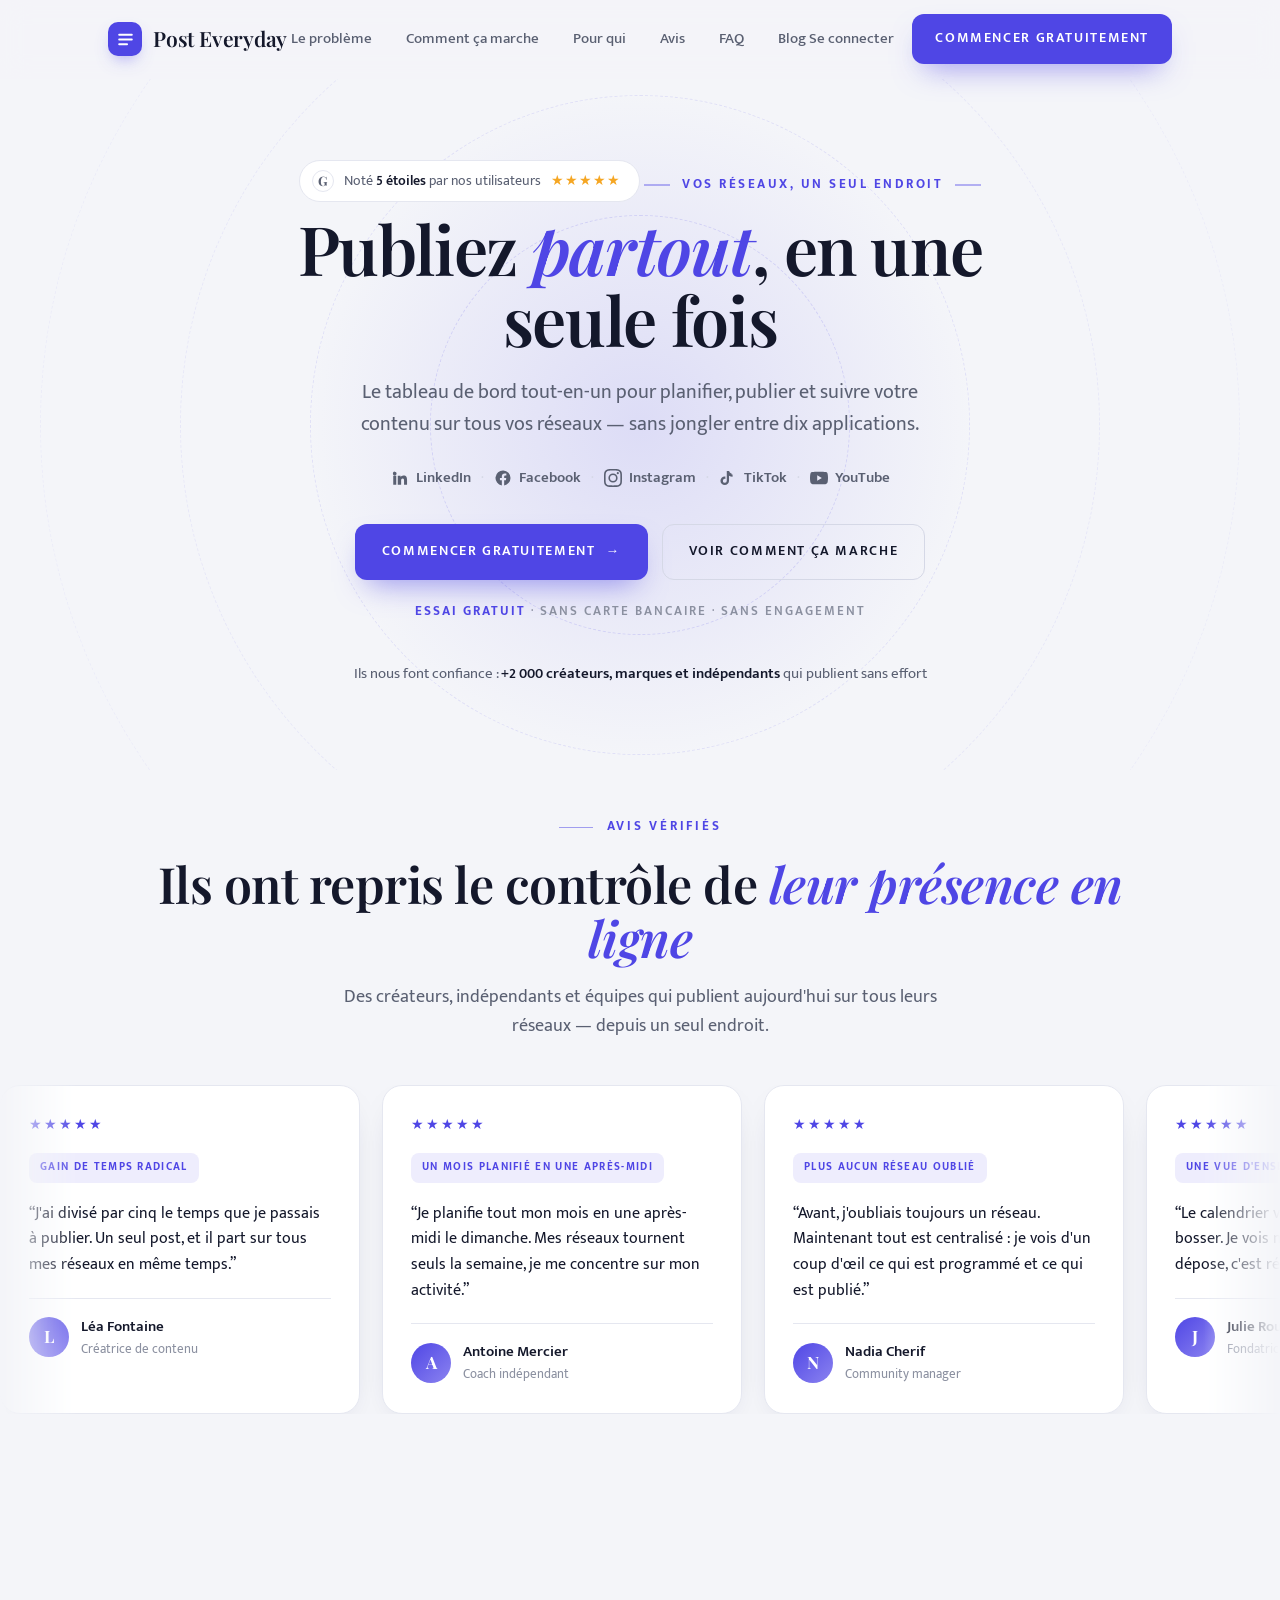
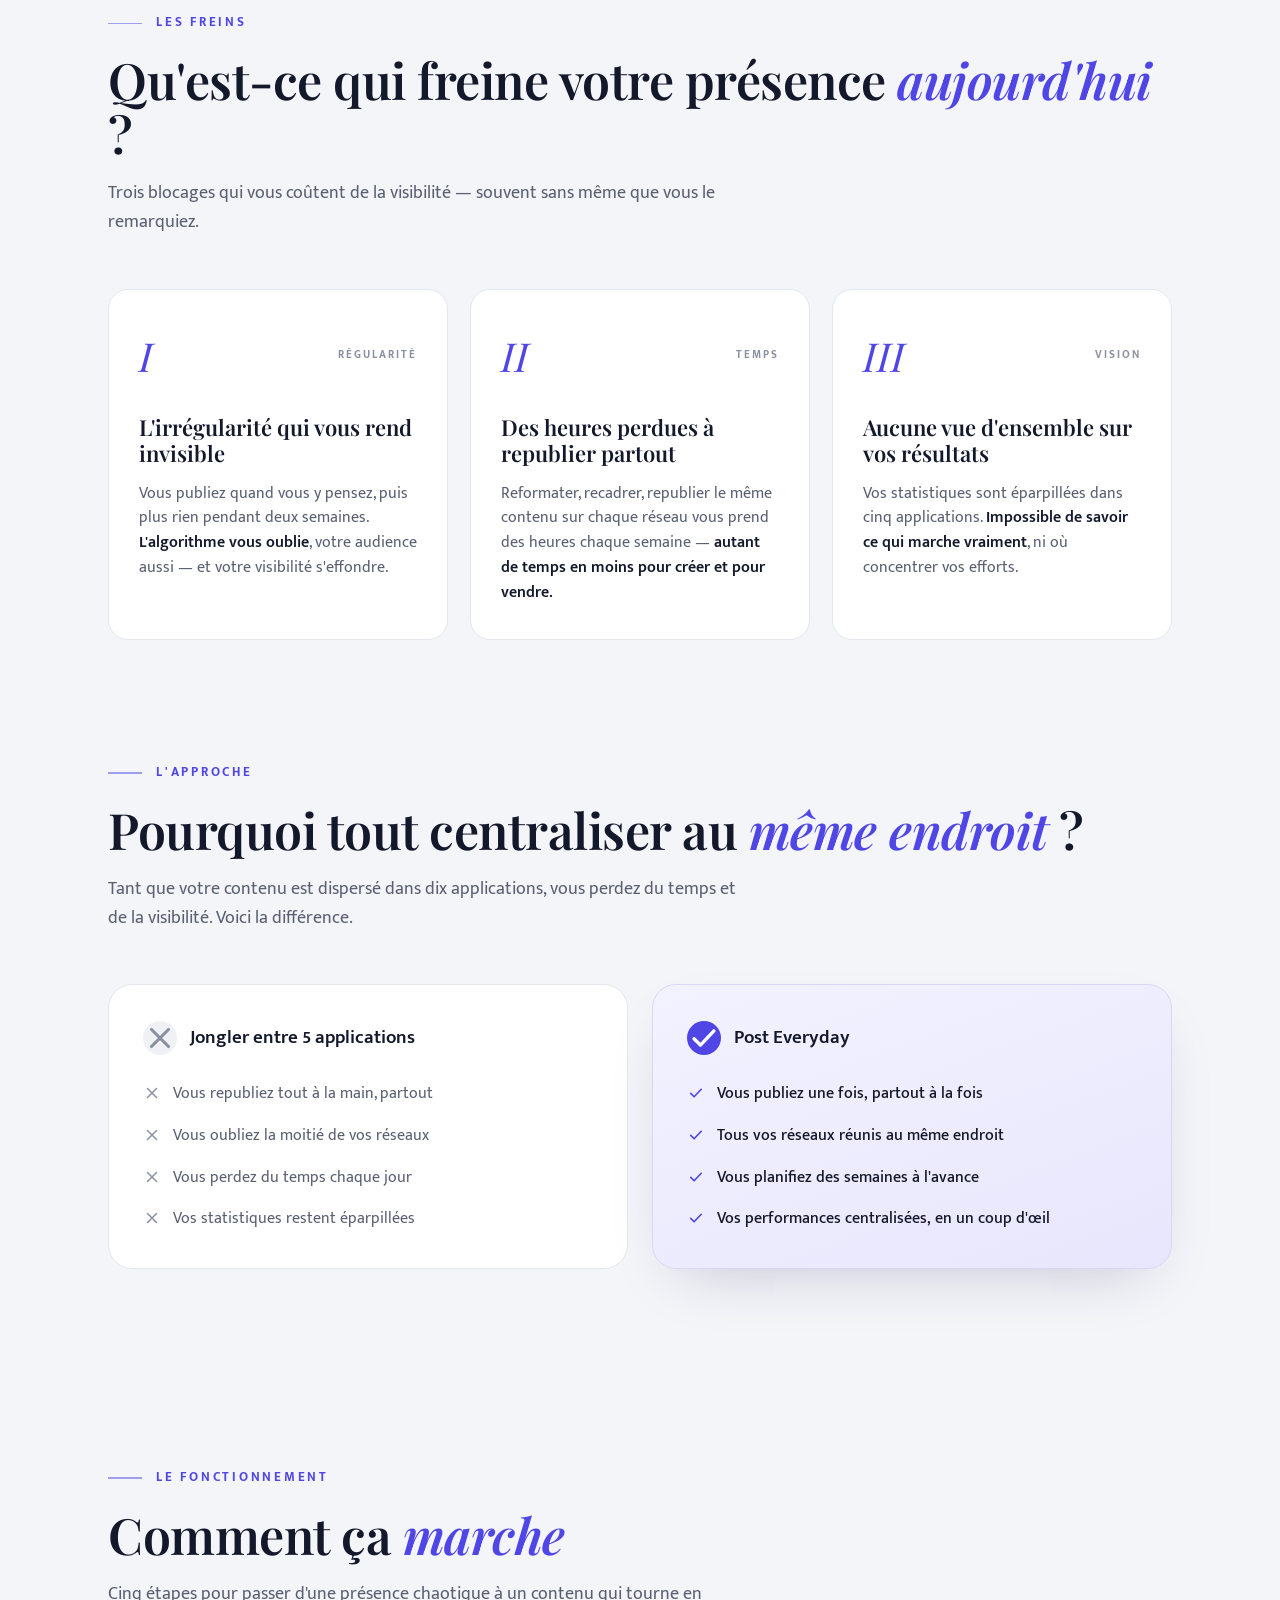
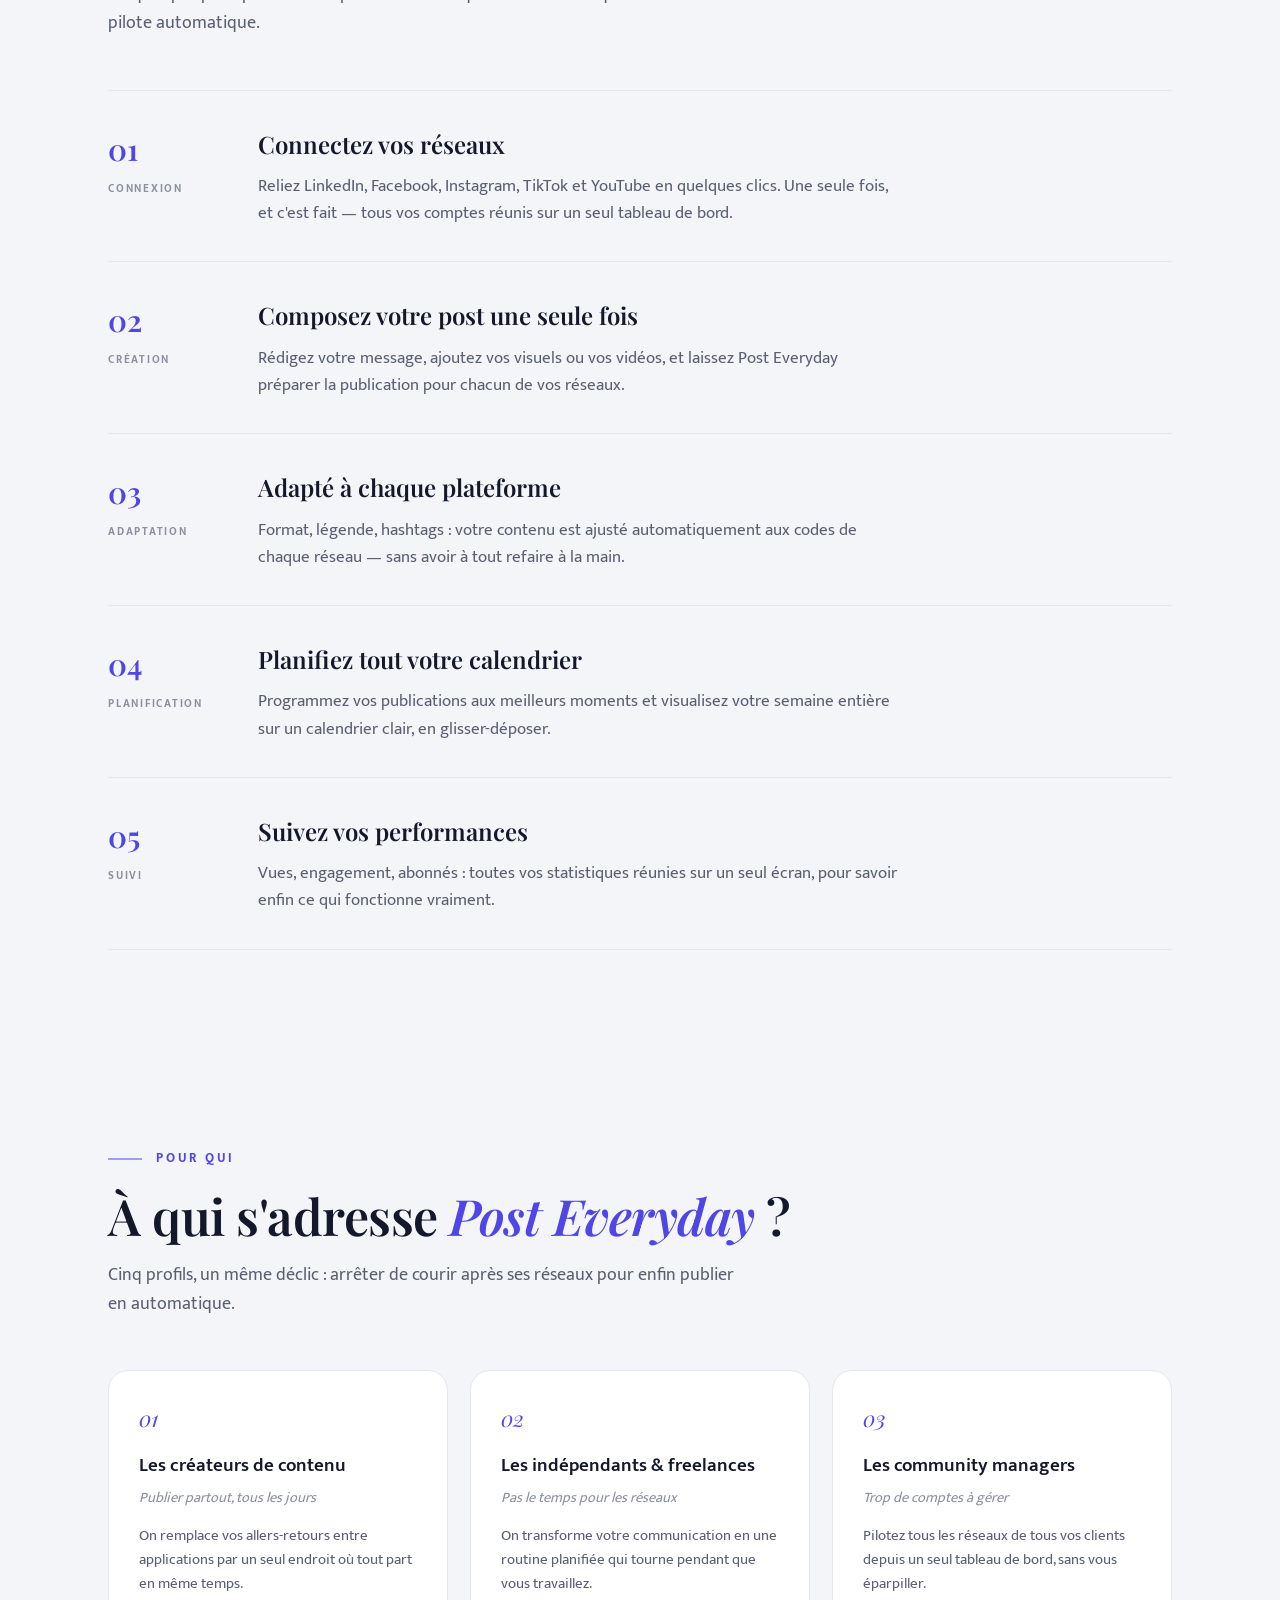
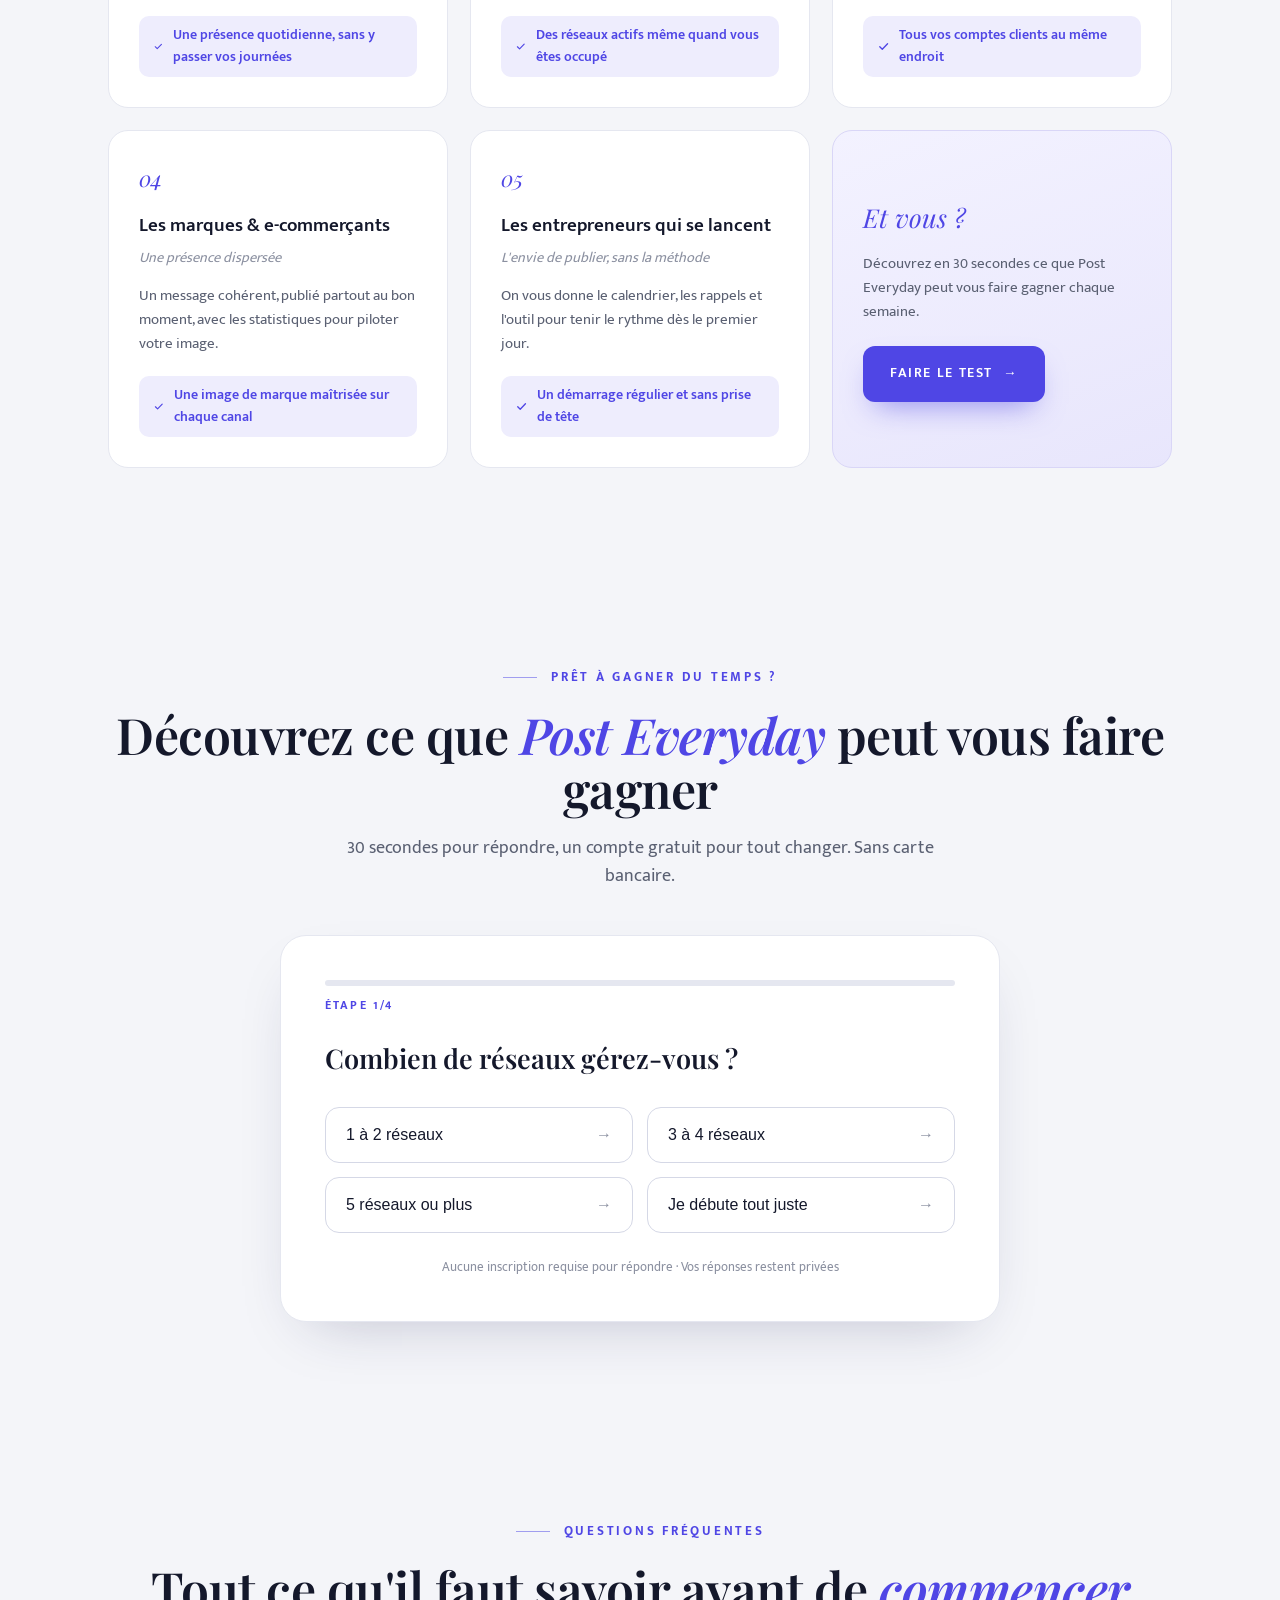
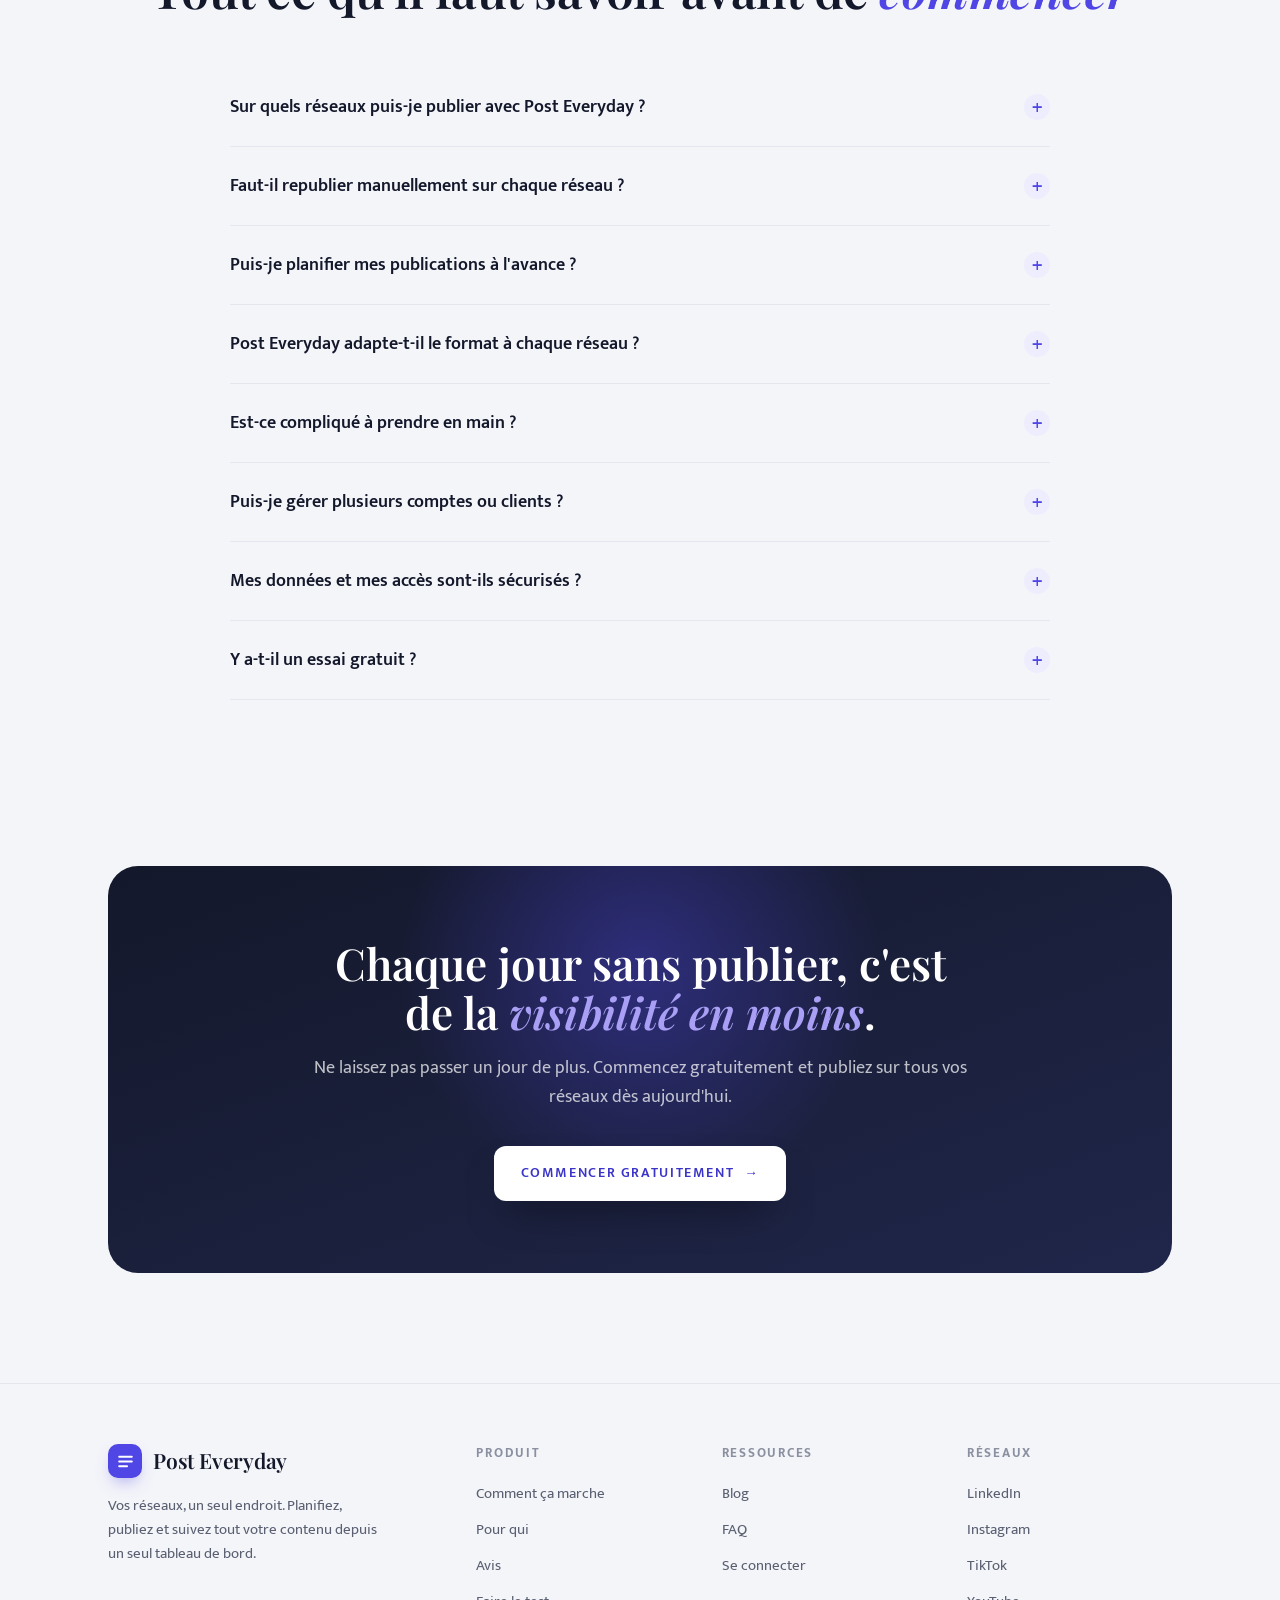
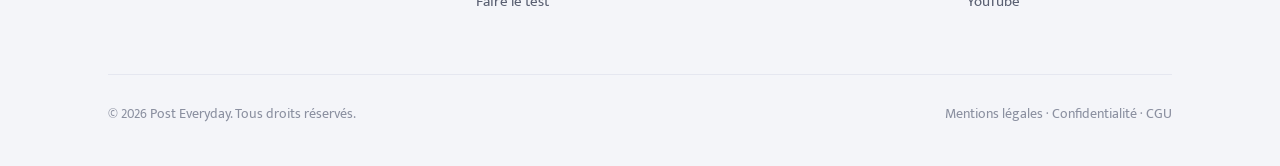
==== index.html @ 92d1ff45 "Blog: page dediee blog.html + CSS partage (styles.css)" ====
<!DOCTYPE html>
<html lang="fr">
<head>
<meta charset="UTF-8" />
<meta name="viewport" content="width=device-width, initial-scale=1.0" />
<title>Publiez partout, en une seule fois | Post Everyday</title>
<meta name="description" content="Le tableau de bord tout-en-un pour planifier, publier et suivre votre contenu sur tous vos réseaux — LinkedIn, Facebook, Instagram, TikTok, YouTube. Vos réseaux, un seul endroit." />
<link rel="preconnect" href="https://fonts.googleapis.com">
<link rel="preconnect" href="https://fonts.gstatic.com" crossorigin>
<link href="https://fonts.googleapis.com/css2?family=Playfair+Display:ital,wght@0,400;0,500;0,600;0,700;1,400;1,500;1,600&family=Mukta+Mahee:wght@300;400;500;600;700&display=swap" rel="stylesheet">
<link rel="stylesheet" href="styles.css" />
</head>
<body>

<!-- NAVBAR -->
<header class="nav" id="nav">
  <div class="wrap nav-inner">
    <a href="#" class="logo">
      <span class="mark"><svg viewBox="0 0 24 24" fill="none"><path d="M4 12h16M4 6h16M4 18h10" stroke="currentColor" stroke-width="2.4" stroke-linecap="round"/></svg></span>
      Post Everyday
    </a>
    <nav class="links">
      <a href="#freins">Le problème</a>
      <a href="#comment">Comment ça marche</a>
      <a href="#pourqui">Pour qui</a>
      <a href="#avis">Avis</a>
      <a href="#faq">FAQ</a>
      <a href="blog.html">Blog</a>
    </nav>
    <div class="nav-cta">
      <a href="https://planning.meninbot.com/" class="login" style="font-size:15px;color:var(--muted);font-weight:500">Se connecter</a>
      <a href="https://planning.meninbot.com/" class="btn btn-primary">Commencer gratuitement</a>
    </div>
  </div>
</header>

<!-- HERO -->
<section class="hero">
  <div class="hero-bg">
    <div class="glow"></div>
    <div class="ring r1"></div>
    <div class="ring r2"></div>
    <div class="ring r3"></div>
    <div class="ring r4"></div>
  </div>
  <div class="wrap hero-inner">
    <div class="rating">
      <span class="g">G</span>
      <span>Noté <b>5 étoiles</b> par nos utilisateurs</span>
      <span class="stars">★★★★★</span>
    </div>
    <div class="badge-line">Vos réseaux, un seul endroit</div>
    <h1>Publiez <em>partout</em>, en une seule fois</h1>
    <p class="sub">Le tableau de bord tout-en-un pour planifier, publier et suivre votre contenu sur tous vos réseaux — sans jongler entre dix applications.</p>
    <div class="networks">
      <span class="net"><svg viewBox="0 0 24 24" fill="currentColor"><path d="M4.98 3.5a2.5 2.5 0 11-.02 5 2.5 2.5 0 01.02-5zM3 9h4v12H3zM9 9h3.8v1.64h.05c.53-1 1.83-2.05 3.77-2.05 4.03 0 4.78 2.65 4.78 6.1V21h-4v-5.4c0-1.29-.02-2.95-1.8-2.95-1.8 0-2.08 1.4-2.08 2.85V21H9z"/></svg>LinkedIn</span>
      <span class="dot">·</span>
      <span class="net"><svg viewBox="0 0 24 24" fill="currentColor"><path d="M22 12a10 10 0 10-11.56 9.88v-6.99H7.9V12h2.54V9.8c0-2.5 1.49-3.89 3.77-3.89 1.09 0 2.24.2 2.24.2v2.46h-1.26c-1.24 0-1.63.77-1.63 1.56V12h2.78l-.44 2.89h-2.34v6.99A10 10 0 0022 12z"/></svg>Facebook</span>
      <span class="dot">·</span>
      <span class="net"><svg viewBox="0 0 24 24" fill="currentColor"><path d="M12 2.16c3.2 0 3.58.01 4.85.07 1.17.05 1.8.25 2.23.41.56.22.96.48 1.38.9.42.42.68.82.9 1.38.16.42.36 1.06.41 2.23.06 1.27.07 1.65.07 4.85s-.01 3.58-.07 4.85c-.05 1.17-.25 1.8-.41 2.23-.22.56-.48.96-.9 1.38-.42.42-.82.68-1.38.9-.42.16-1.06.36-2.23.41-1.27.06-1.65.07-4.85.07s-3.58-.01-4.85-.07c-1.17-.05-1.8-.25-2.23-.41a3.7 3.7 0 01-1.38-.9 3.7 3.7 0 01-.9-1.38c-.16-.42-.36-1.06-.41-2.23C2.17 15.58 2.16 15.2 2.16 12s.01-3.58.07-4.85c.05-1.17.25-1.8.41-2.23.22-.56.48-.96.9-1.38.42-.42.82-.68 1.38-.9.42-.16 1.06-.36 2.23-.41C8.42 2.17 8.8 2.16 12 2.16zM12 0C8.74 0 8.33.01 7.05.07 5.78.13 4.9.33 4.14.63c-.79.3-1.46.72-2.12 1.38A5.86 5.86 0 00.63 4.14c-.3.76-.5 1.64-.56 2.91C.01 8.33 0 8.74 0 12s.01 3.67.07 4.95c.06 1.27.26 2.15.56 2.91.3.79.72 1.46 1.38 2.12.66.66 1.33 1.08 2.12 1.38.76.3 1.64.5 2.91.56C8.33 23.99 8.74 24 12 24s3.67-.01 4.95-.07c1.27-.06 2.15-.26 2.91-.56.79-.3 1.46-.72 2.12-1.38.66-.66 1.08-1.33 1.38-2.12.3-.76.5-1.64.56-2.91.06-1.28.07-1.69.07-4.95s-.01-3.67-.07-4.95c-.06-1.27-.26-2.15-.56-2.91a5.86 5.86 0 00-1.38-2.12A5.86 5.86 0 0019.86.63c-.76-.3-1.64-.5-2.91-.56C15.67.01 15.26 0 12 0zm0 5.84A6.16 6.16 0 1018.16 12 6.16 6.16 0 0012 5.84zm0 10.16A4 4 0 1116 12a4 4 0 01-4 4zm6.41-11.85a1.44 1.44 0 11-1.44 1.44 1.44 1.44 0 011.44-1.44z"/></svg>Instagram</span>
      <span class="dot">·</span>
      <span class="net"><svg viewBox="0 0 24 24" fill="currentColor"><path d="M16.6 5.82a4.28 4.28 0 01-1-.27 4.9 4.9 0 01-2.14-3.05h-3.1v13.3a2.6 2.6 0 11-1.86-2.5v-3.2a5.77 5.77 0 00-.86-.06 5.72 5.72 0 105.72 5.72V8.9a8.1 8.1 0 004.75 1.52V7.3a4.85 4.85 0 01-1.51-.24z"/></svg>TikTok</span>
      <span class="dot">·</span>
      <span class="net"><svg viewBox="0 0 24 24" fill="currentColor"><path d="M23.5 6.2a3 3 0 00-2.12-2.13C19.5 3.55 12 3.55 12 3.55s-7.5 0-9.38.52A3 3 0 00.5 6.2 31.2 31.2 0 000 12a31.2 31.2 0 00.5 5.8 3 3 0 002.12 2.13c1.88.52 9.38.52 9.38.52s7.5 0 9.38-.52a3 3 0 002.12-2.13A31.2 31.2 0 0024 12a31.2 31.2 0 00-.5-5.8zM9.6 15.6V8.4l6.2 3.6z"/></svg>YouTube</span>
    </div>
    <div class="hero-cta">
      <a href="https://planning.meninbot.com/" class="btn btn-primary">Commencer gratuitement <span class="arrow">→</span></a>
      <a href="#comment" class="btn btn-ghost">Voir comment ça marche</a>
    </div>
    <p class="fineprint"><b>Essai gratuit</b> · Sans carte bancaire · Sans engagement</p>
    <p class="trust">Ils nous font confiance : <b>+2 000 créateurs, marques et indépendants</b> qui publient sans effort</p>
  </div>
</section>

<!-- TESTIMONIALS -->
<section class="tsection" id="avis">
  <div class="wrap center">
    <span class="eyebrow center">Avis vérifiés</span>
    <h2 class="title">Ils ont repris le contrôle de <em>leur présence en ligne</em></h2>
    <p class="lead">Des créateurs, indépendants et équipes qui publient aujourd'hui sur tous leurs réseaux — depuis un seul endroit.</p>
  </div>
  <div class="marquee">
    <div class="track" id="track"></div>
  </div>
</section>

<!-- FREINS -->
<section class="section" id="freins">
  <div class="wrap">
    <span class="eyebrow">Les freins</span>
    <h2 class="title">Qu'est-ce qui freine votre présence <em>aujourd'hui</em> ?</h2>
    <p class="lead">Trois blocages qui vous coûtent de la visibilité — souvent sans même que vous le remarquiez.</p>
    <div class="grid-3">
      <div class="frein">
        <div class="top"><span class="num">I</span><span class="cat">Régularité</span></div>
        <h3>L'irrégularité qui vous rend invisible</h3>
        <p>Vous publiez quand vous y pensez, puis plus rien pendant deux semaines. <b>L'algorithme vous oublie</b>, votre audience aussi — et votre visibilité s'effondre.</p>
      </div>
      <div class="frein">
        <div class="top"><span class="num">II</span><span class="cat">Temps</span></div>
        <h3>Des heures perdues à republier partout</h3>
        <p>Reformater, recadrer, republier le même contenu sur chaque réseau vous prend des heures chaque semaine — <b>autant de temps en moins pour créer et pour vendre.</b></p>
      </div>
      <div class="frein">
        <div class="top"><span class="num">III</span><span class="cat">Vision</span></div>
        <h3>Aucune vue d'ensemble sur vos résultats</h3>
        <p>Vos statistiques sont éparpillées dans cinq applications. <b>Impossible de savoir ce qui marche vraiment</b>, ni où concentrer vos efforts.</p>
      </div>
    </div>
  </div>
</section>

<!-- APPROCHE -->
<section class="section" style="padding-top:20px">
  <div class="wrap">
    <span class="eyebrow">L'approche</span>
    <h2 class="title">Pourquoi tout centraliser au <em>même endroit</em> ?</h2>
    <p class="lead">Tant que votre contenu est dispersé dans dix applications, vous perdez du temps et de la visibilité. Voici la différence.</p>
    <div class="compare">
      <div class="col bad">
        <div class="chead">
          <span class="ci"><svg viewBox="0 0 24 24" fill="none"><path d="M6 6l12 12M18 6L6 18" stroke="currentColor" stroke-width="2.2" stroke-linecap="round"/></svg></span>
          <h3>Jongler entre 5 applications</h3>
        </div>
        <ul>
          <li><svg viewBox="0 0 24 24" fill="none"><path d="M6 6l12 12M18 6L6 18" stroke="currentColor" stroke-width="2" stroke-linecap="round"/></svg>Vous republiez tout à la main, partout</li>
          <li><svg viewBox="0 0 24 24" fill="none"><path d="M6 6l12 12M18 6L6 18" stroke="currentColor" stroke-width="2" stroke-linecap="round"/></svg>Vous oubliez la moitié de vos réseaux</li>
          <li><svg viewBox="0 0 24 24" fill="none"><path d="M6 6l12 12M18 6L6 18" stroke="currentColor" stroke-width="2" stroke-linecap="round"/></svg>Vous perdez du temps chaque jour</li>
          <li><svg viewBox="0 0 24 24" fill="none"><path d="M6 6l12 12M18 6L6 18" stroke="currentColor" stroke-width="2" stroke-linecap="round"/></svg>Vos statistiques restent éparpillées</li>
        </ul>
      </div>
      <div class="col good">
        <div class="chead">
          <span class="ci"><svg viewBox="0 0 24 24" fill="none"><path d="M5 12.5l4.5 4.5L19 7" stroke="currentColor" stroke-width="2.4" stroke-linecap="round" stroke-linejoin="round"/></svg></span>
          <h3>Post Everyday</h3>
        </div>
        <ul>
          <li><svg viewBox="0 0 24 24" fill="none"><path d="M5 12.5l4.5 4.5L19 7" stroke="currentColor" stroke-width="2.2" stroke-linecap="round" stroke-linejoin="round"/></svg>Vous publiez une fois, partout à la fois</li>
          <li><svg viewBox="0 0 24 24" fill="none"><path d="M5 12.5l4.5 4.5L19 7" stroke="currentColor" stroke-width="2.2" stroke-linecap="round" stroke-linejoin="round"/></svg>Tous vos réseaux réunis au même endroit</li>
          <li><svg viewBox="0 0 24 24" fill="none"><path d="M5 12.5l4.5 4.5L19 7" stroke="currentColor" stroke-width="2.2" stroke-linecap="round" stroke-linejoin="round"/></svg>Vous planifiez des semaines à l'avance</li>
          <li><svg viewBox="0 0 24 24" fill="none"><path d="M5 12.5l4.5 4.5L19 7" stroke="currentColor" stroke-width="2.2" stroke-linecap="round" stroke-linejoin="round"/></svg>Vos performances centralisées, en un coup d'œil</li>
        </ul>
      </div>
    </div>
  </div>
</section>

<!-- COMMENT CA MARCHE -->
<section class="section" id="comment">
  <div class="wrap">
    <span class="eyebrow">Le fonctionnement</span>
    <h2 class="title">Comment ça <em>marche</em></h2>
    <p class="lead">Cinq étapes pour passer d'une présence chaotique à un contenu qui tourne en pilote automatique.</p>
    <div class="steps">
      <div class="step">
        <div class="idx">01<span class="cat">Connexion</span></div>
        <div><h3>Connectez vos réseaux</h3><p>Reliez LinkedIn, Facebook, Instagram, TikTok et YouTube en quelques clics. Une seule fois, et c'est fait — tous vos comptes réunis sur un seul tableau de bord.</p></div>
      </div>
      <div class="step">
        <div class="idx">02<span class="cat">Création</span></div>
        <div><h3>Composez votre post une seule fois</h3><p>Rédigez votre message, ajoutez vos visuels ou vos vidéos, et laissez Post Everyday préparer la publication pour chacun de vos réseaux.</p></div>
      </div>
      <div class="step">
        <div class="idx">03<span class="cat">Adaptation</span></div>
        <div><h3>Adapté à chaque plateforme</h3><p>Format, légende, hashtags : votre contenu est ajusté automatiquement aux codes de chaque réseau — sans avoir à tout refaire à la main.</p></div>
      </div>
      <div class="step">
        <div class="idx">04<span class="cat">Planification</span></div>
        <div><h3>Planifiez tout votre calendrier</h3><p>Programmez vos publications aux meilleurs moments et visualisez votre semaine entière sur un calendrier clair, en glisser-déposer.</p></div>
      </div>
      <div class="step">
        <div class="idx">05<span class="cat">Suivi</span></div>
        <div><h3>Suivez vos performances</h3><p>Vues, engagement, abonnés : toutes vos statistiques réunies sur un seul écran, pour savoir enfin ce qui fonctionne vraiment.</p></div>
      </div>
    </div>
  </div>
</section>

<!-- POUR QUI -->
<section class="section" id="pourqui">
  <div class="wrap">
    <span class="eyebrow">Pour qui</span>
    <h2 class="title">À qui s'adresse <em>Post Everyday</em> ?</h2>
    <p class="lead">Cinq profils, un même déclic : arrêter de courir après ses réseaux pour enfin publier en automatique.</p>
    <div class="audience">
      <div class="acard">
        <div class="an">01</div>
        <h3>Les créateurs de contenu</h3>
        <p class="prob">Publier partout, tous les jours</p>
        <p>On remplace vos allers-retours entre applications par un seul endroit où tout part en même temps.</p>
        <span class="out"><svg viewBox="0 0 24 24" fill="none"><path d="M5 12.5l4.5 4.5L19 7" stroke="currentColor" stroke-width="2.4" stroke-linecap="round" stroke-linejoin="round"/></svg>Une présence quotidienne, sans y passer vos journées</span>
      </div>
      <div class="acard">
        <div class="an">02</div>
        <h3>Les indépendants &amp; freelances</h3>
        <p class="prob">Pas le temps pour les réseaux</p>
        <p>On transforme votre communication en une routine planifiée qui tourne pendant que vous travaillez.</p>
        <span class="out"><svg viewBox="0 0 24 24" fill="none"><path d="M5 12.5l4.5 4.5L19 7" stroke="currentColor" stroke-width="2.4" stroke-linecap="round" stroke-linejoin="round"/></svg>Des réseaux actifs même quand vous êtes occupé</span>
      </div>
      <div class="acard">
        <div class="an">03</div>
        <h3>Les community managers</h3>
        <p class="prob">Trop de comptes à gérer</p>
        <p>Pilotez tous les réseaux de tous vos clients depuis un seul tableau de bord, sans vous éparpiller.</p>
        <span class="out"><svg viewBox="0 0 24 24" fill="none"><path d="M5 12.5l4.5 4.5L19 7" stroke="currentColor" stroke-width="2.4" stroke-linecap="round" stroke-linejoin="round"/></svg>Tous vos comptes clients au même endroit</span>
      </div>
      <div class="acard">
        <div class="an">04</div>
        <h3>Les marques &amp; e-commerçants</h3>
        <p class="prob">Une présence dispersée</p>
        <p>Un message cohérent, publié partout au bon moment, avec les statistiques pour piloter votre image.</p>
        <span class="out"><svg viewBox="0 0 24 24" fill="none"><path d="M5 12.5l4.5 4.5L19 7" stroke="currentColor" stroke-width="2.4" stroke-linecap="round" stroke-linejoin="round"/></svg>Une image de marque maîtrisée sur chaque canal</span>
      </div>
      <div class="acard">
        <div class="an">05</div>
        <h3>Les entrepreneurs qui se lancent</h3>
        <p class="prob">L'envie de publier, sans la méthode</p>
        <p>On vous donne le calendrier, les rappels et l'outil pour tenir le rythme dès le premier jour.</p>
        <span class="out"><svg viewBox="0 0 24 24" fill="none"><path d="M5 12.5l4.5 4.5L19 7" stroke="currentColor" stroke-width="2.4" stroke-linecap="round" stroke-linejoin="round"/></svg>Un démarrage régulier et sans prise de tête</span>
      </div>
      <div class="acard" style="display:flex;flex-direction:column;justify-content:center;background:linear-gradient(160deg,#F3F2FF,#E8E6FC);border-color:#D9D6F7">
        <div class="an" style="font-size:26px">Et vous ?</div>
        <p style="margin-bottom:22px">Découvrez en 30 secondes ce que Post Everyday peut vous faire gagner chaque semaine.</p>
        <a href="#test" class="btn btn-primary" style="align-self:flex-start">Faire le test <span class="arrow">→</span></a>
      </div>
    </div>
  </div>
</section>

<!-- INTERACTIVE TEST -->
<section class="quiz-sec" id="test">
  <div class="wrap center">
    <span class="eyebrow center">Prêt à gagner du temps ?</span>
    <h2 class="title">Découvrez ce que <em>Post Everyday</em> peut vous faire gagner</h2>
    <p class="lead">30 secondes pour répondre, un compte gratuit pour tout changer. Sans carte bancaire.</p>
  </div>
  <div class="quiz" id="quiz">
    <div class="qbar"><span id="qprogress"></span></div>
    <div id="qbody"></div>
    <p class="qfoot" id="qfoot">Aucune inscription requise pour répondre · Vos réponses restent privées</p>
  </div>
</section>

<!-- FAQ -->
<section class="section" id="faq">
  <div class="wrap center">
    <span class="eyebrow center">Questions fréquentes</span>
    <h2 class="title">Tout ce qu'il faut savoir avant de <em>commencer</em></h2>
  </div>
  <div class="faq" id="faq-list"></div>
</section>


<!-- FINAL CTA -->
<section class="final">
  <div class="wrap">
    <div class="final-card">
      <div class="glow2"></div>
      <div class="inner">
        <h2>Chaque jour sans publier, c'est de la <em>visibilité en moins</em>.</h2>
        <p>Ne laissez pas passer un jour de plus. Commencez gratuitement et publiez sur tous vos réseaux dès aujourd'hui.</p>
        <a href="https://planning.meninbot.com/" class="btn btn-primary">Commencer gratuitement <span class="arrow">→</span></a>
      </div>
    </div>
  </div>
</section>

<!-- FOOTER -->
<footer>
  <div class="wrap">
    <div class="foot-top">
      <div class="foot-brand">
        <a href="#" class="logo">
          <span class="mark"><svg viewBox="0 0 24 24" fill="none"><path d="M4 12h16M4 6h16M4 18h10" stroke="currentColor" stroke-width="2.4" stroke-linecap="round"/></svg></span>
          Post Everyday
        </a>
        <p>Vos réseaux, un seul endroit. Planifiez, publiez et suivez tout votre contenu depuis un seul tableau de bord.</p>
      </div>
      <div class="fcol">
        <h4>Produit</h4>
        <a href="#comment">Comment ça marche</a>
        <a href="#pourqui">Pour qui</a>
        <a href="#avis">Avis</a>
        <a href="#test">Faire le test</a>
      </div>
      <div class="fcol">
        <h4>Ressources</h4>
        <a href="blog.html">Blog</a>
        <a href="#faq">FAQ</a>
        <a href="https://planning.meninbot.com/">Se connecter</a>
      </div>
      <div class="fcol">
        <h4>Réseaux</h4>
        <a href="#">LinkedIn</a>
        <a href="#">Instagram</a>
        <a href="#">TikTok</a>
        <a href="#">YouTube</a>
      </div>
    </div>
    <div class="foot-bottom">
      <span>© 2026 Post Everyday. Tous droits réservés.</span>
      <span>Mentions légales · Confidentialité · CGU</span>
    </div>
  </div>
</footer>

<script>
  /* nav shadow on scroll */
  const nav=document.getElementById('nav');
  addEventListener('scroll',()=>nav.classList.toggle('scrolled',scrollY>10));

  /* testimonials */
  const testimonials=[
    {t:"J'ai divisé par cinq le temps que je passais à publier. Un seul post, et il part sur tous mes réseaux en même temps.",tag:"Gain de temps radical",n:"Léa Fontaine",r:"Créatrice de contenu"},
    {t:"Je planifie tout mon mois en une après-midi le dimanche. Mes réseaux tournent seuls la semaine, je me concentre sur mon activité.",tag:"Un mois planifié en une après-midi",n:"Antoine Mercier",r:"Coach indépendant"},
    {t:"Avant, j'oubliais toujours un réseau. Maintenant tout est centralisé : je vois d'un coup d'œil ce qui est programmé et ce qui est publié.",tag:"Plus aucun réseau oublié",n:"Nadia Cherif",r:"Community manager"},
    {t:"Le calendrier visuel a changé ma façon de bosser. Je vois ma semaine entière, je glisse-dépose, c'est réglé.",tag:"Une vue d'ensemble enfin claire",n:"Julie Rousseau",r:"Fondatrice de marque"},
    {t:"On gère les réseaux de dix clients depuis un seul tableau de bord. Ce qui nous prenait la journée nous prend une heure.",tag:"Dix clients, un seul écran",n:"Marc Lefèvre",r:"Agence social media"},
    {t:"Les statistiques réunies au même endroit m'ont fait comprendre quels posts marchent vraiment. J'ai doublé mon engagement.",tag:"Engagement doublé",n:"Sofia Marino",r:"E-commerçante"}
  ];
  const track=document.getElementById('track');
  const cardHTML=t=>`<div class="tcard"><div class="stars">★★★★★</div><span class="tag">${t.tag}</span><blockquote>“${t.t}”</blockquote><div class="who"><span class="av">${t.n[0]}</span><div><div class="n">${t.n}</div><div class="r">${t.r}</div></div></div></div>`;
  track.innerHTML=[...testimonials,...testimonials].map(cardHTML).join('');

  /* FAQ */
  const faqs=[
    ["Sur quels réseaux puis-je publier avec Post Everyday ?","LinkedIn, Facebook, Instagram, TikTok et YouTube, depuis un seul tableau de bord. Vous connectez vos comptes une seule fois et publiez partout en même temps."],
    ["Faut-il republier manuellement sur chaque réseau ?","Non. Vous composez votre post une seule fois, et Post Everyday l'adapte puis le publie automatiquement sur chaque plateforme."],
    ["Puis-je planifier mes publications à l'avance ?","Oui. Programmez vos posts aux dates et heures de votre choix et visualisez l'ensemble de votre calendrier, sur une semaine ou un mois."],
    ["Post Everyday adapte-t-il le format à chaque réseau ?","Oui — format d'image ou de vidéo, légende et hashtags sont ajustés aux codes de chaque plateforme, sans que vous ayez à tout refaire."],
    ["Est-ce compliqué à prendre en main ?","Non. Tout est pensé pour être opérationnel en quelques minutes, sans aucune compétence technique."],
    ["Puis-je gérer plusieurs comptes ou clients ?","Oui, c'est idéal pour les agences et community managers : plusieurs comptes et clients, un seul tableau de bord."],
    ["Mes données et mes accès sont-ils sécurisés ?","Vos connexions passent par les canaux officiels de chaque réseau. Vos identifiants ne sont jamais stockés en clair."],
    ["Y a-t-il un essai gratuit ?","Oui. Vous pouvez commencer gratuitement, sans carte bancaire ni engagement."]
  ];
  document.getElementById('faq-list').innerHTML=faqs.map(([q,a])=>`
    <div class="faq-item"><button class="faq-q"><span>${q}</span><span class="ic">+</span></button><div class="faq-a"><p>${a}</p></div></div>`).join('');
  document.querySelectorAll('.faq-q').forEach(btn=>btn.addEventListener('click',()=>{
    const item=btn.parentElement,a=item.querySelector('.faq-a');
    const open=item.classList.contains('open');
    document.querySelectorAll('.faq-item').forEach(i=>{i.classList.remove('open');i.querySelector('.faq-a').style.maxHeight=null});
    if(!open){item.classList.add('open');a.style.maxHeight=a.scrollHeight+'px'}
  }));

  /* interactive quiz */
  const steps=[
    {q:"Combien de réseaux gérez-vous ?",o:["1 à 2 réseaux","3 à 4 réseaux","5 réseaux ou plus","Je débute tout juste"]},
    {q:"Combien de temps passez-vous à publier par semaine ?",o:["Moins d'1 heure","1 à 3 heures","3 à 6 heures","Plus de 6 heures"]},
    {q:"Vous êtes plutôt…",o:["Créateur de contenu","Indépendant / freelance","Community manager","Marque / e-commerce"]},
    {q:"Votre plus gros frein aujourd'hui ?",o:["La régularité","Le manque de temps","La vue d'ensemble","Le manque d'idées"]}
  ];
  let cur=0;
  const qbody=document.getElementById('qbody'),qprog=document.getElementById('qprogress'),qfoot=document.getElementById('qfoot');
  function render(){
    if(cur>=steps.length){
      qprog.style.width='100%';
      qfoot.style.display='none';
      qbody.innerHTML=`<div class="qdone">
        <div class="check"><svg viewBox="0 0 24 24" width="30" height="30" fill="none"><path d="M5 12.5l4.5 4.5L19 7" stroke="currentColor" stroke-width="2.6" stroke-linecap="round" stroke-linejoin="round"/></svg></div>
        <h3>Post Everyday est fait pour vous.</h3>
        <p>D'après vos réponses, vous pourriez économiser <b>plusieurs heures chaque semaine</b> en centralisant vos publications. Créez votre compte gratuit et testez-le dès maintenant.</p>
        <a href="https://planning.meninbot.com/" class="btn btn-primary">Créer mon compte gratuit <span class="arrow">→</span></a>
      </div>`;
      return;
    }
    const s=steps[cur];
    qprog.style.width=((cur)/steps.length*100)+'%';
    qbody.innerHTML=`<div class="qstep-label">Étape ${cur+1}/${steps.length}</div>
      <div class="qquestion">${s.q}</div>
      <div class="qopts">${s.o.map((o,i)=>`<button class="qopt" data-i="${i}">${o}<span class="chev">→</span></button>`).join('')}</div>`;
    qbody.querySelectorAll('.qopt').forEach(b=>b.addEventListener('click',()=>{cur++;render()}));
  }
  render();
</script>
</body>
</html>
---- styles.css ----
:root{
    --bg:#F4F5F9;
    --surface:#FFFFFF;
    --ink:#14182B;
    --muted:#5A6072;
    --muted-2:#8B90A0;
    --line:#E5E7F0;
    --line-strong:#D5D8E6;
    --accent:#4F46E5;
    --accent-deep:#3B34C9;
    --accent-soft:#EEEDFD;
    --accent-tint:#F5F5FF;
    --radius:20px;
    --radius-sm:14px;
    --shadow:0 24px 60px -30px rgba(30,32,80,.28);
    --shadow-soft:0 12px 34px -22px rgba(30,32,80,.35);
    --maxw:1120px;
  }
  *{box-sizing:border-box;margin:0;padding:0}
  html{scroll-behavior:smooth}
  body{
    background:var(--bg);
    color:var(--ink);
    font-family:"Mukta Mahee",-apple-system,BlinkMacSystemFont,"Segoe UI",sans-serif;
    font-size:17px;
    line-height:1.6;
    -webkit-font-smoothing:antialiased;
    overflow-x:hidden;
  }
  .serif{font-family:"Playfair Display",Georgia,serif}
  .wrap{max-width:var(--maxw);margin:0 auto;padding:0 28px}
  a{color:inherit;text-decoration:none}
  img{max-width:100%}

  /* ============ eyebrow / section headings ============ */
  .eyebrow{
    display:inline-flex;align-items:center;gap:14px;
    font-size:12.5px;font-weight:700;letter-spacing:.22em;text-transform:uppercase;
    color:var(--accent);
  }
  .eyebrow::before{content:"";width:34px;height:1.5px;background:var(--accent);opacity:.5}
  .eyebrow.center{justify-content:center}
  h2.title{
    font-family:"Playfair Display",serif;font-weight:600;
    font-size:clamp(30px,4.4vw,50px);line-height:1.08;letter-spacing:-.01em;
    margin:20px 0 18px;
  }
  h2.title em{font-style:italic;color:var(--accent)}
  .lead{color:var(--muted);font-size:18px;max-width:640px}
  .section{padding:96px 0}
  .center{text-align:center}
  .center .lead{margin-left:auto;margin-right:auto}

  /* ============ buttons ============ */
  .btn{
    display:inline-flex;align-items:center;gap:10px;
    font-weight:600;font-size:13.5px;letter-spacing:.12em;text-transform:uppercase;
    padding:16px 26px;border-radius:12px;cursor:pointer;border:1px solid transparent;
    transition:transform .15s ease,box-shadow .2s ease,background .2s ease;
  }
  .btn-primary{background:var(--accent);color:#fff;box-shadow:0 14px 30px -12px rgba(79,70,229,.6)}
  .btn-primary:hover{background:var(--accent-deep);transform:translateY(-2px);box-shadow:0 18px 38px -12px rgba(79,70,229,.7)}
  .btn-ghost{background:transparent;color:var(--ink);border-color:var(--line-strong)}
  .btn-ghost:hover{border-color:var(--accent);color:var(--accent);transform:translateY(-2px)}
  .btn .arrow{transition:transform .2s ease}
  .btn:hover .arrow{transform:translateX(4px)}

  /* ============ navbar ============ */
  header.nav{position:sticky;top:0;z-index:50;background:rgba(244,245,249,.82);backdrop-filter:blur(14px);border-bottom:1px solid transparent;transition:border-color .3s,background .3s}
  header.nav.scrolled{border-color:var(--line);background:rgba(244,245,249,.92)}
  .nav-inner{display:flex;align-items:center;justify-content:space-between;height:78px}
  .logo{display:flex;align-items:center;gap:11px;font-family:"Playfair Display",serif;font-weight:600;font-size:21px;letter-spacing:-.01em}
  .logo .mark{width:34px;height:34px;border-radius:10px;background:var(--accent);display:grid;place-items:center;color:#fff;box-shadow:0 8px 18px -8px rgba(79,70,229,.7)}
  .logo .mark svg{width:19px;height:19px}
  nav.links{display:flex;gap:34px}
  nav.links a{font-size:15px;color:var(--muted);font-weight:500;transition:color .18s}
  nav.links a:hover{color:var(--ink)}
  .nav-cta{display:flex;align-items:center;gap:18px}
  .nav-cta .btn{padding:13px 22px}
  .menu-btn{display:none;background:none;border:0;cursor:pointer;color:var(--ink)}
  @media(max-width:900px){nav.links{display:none}.nav-cta .login{display:none}}

  /* ============ hero ============ */
  .hero{position:relative;padding:70px 0 84px;text-align:center;overflow:hidden}
  .hero-bg{position:absolute;inset:0;z-index:0;pointer-events:none;display:grid;place-items:center}
  .hero-bg .glow{position:absolute;width:760px;height:760px;border-radius:50%;
    background:radial-gradient(circle,rgba(79,70,229,.14),rgba(79,70,229,0) 62%)}
  .ring{position:absolute;border-radius:50%;border:1.4px dashed rgba(79,70,229,.16)}
  .ring.r1{width:420px;height:420px}
  .ring.r2{width:660px;height:660px;opacity:.75}
  .ring.r3{width:920px;height:920px;opacity:.5}
  .ring.r4{width:1200px;height:1200px;opacity:.32}
  .hero-inner{position:relative;z-index:1;max-width:840px;margin:0 auto}
  .rating{display:inline-flex;align-items:center;gap:10px;background:var(--surface);border:1px solid var(--line);
    border-radius:40px;padding:9px 18px 9px 12px;font-size:14px;color:var(--muted);box-shadow:var(--shadow-soft)}
  .rating .g{width:22px;height:22px;border-radius:50%;display:grid;place-items:center;background:#fff;border:1px solid var(--line);font-weight:700;font-size:13px;font-family:"Playfair Display",serif}
  .rating b{color:var(--ink);font-weight:600}
  .rating .stars{color:#f5a623;letter-spacing:1px}
  .badge-line{margin:26px 0 8px;display:inline-flex;align-items:center;gap:12px;font-size:12.5px;font-weight:700;letter-spacing:.2em;text-transform:uppercase;color:var(--accent)}
  .badge-line::before,.badge-line::after{content:"";width:26px;height:1.5px;background:var(--accent);opacity:.4}
  h1{font-family:"Playfair Display",serif;font-weight:600;font-size:clamp(38px,6vw,68px);line-height:1.04;letter-spacing:-.02em;margin:10px 0 22px}
  h1 em{font-style:italic;color:var(--accent)}
  .hero p.sub{font-size:20px;color:var(--muted);max-width:600px;margin:0 auto 26px}
  .networks{display:flex;align-items:center;justify-content:center;gap:10px;flex-wrap:wrap;margin-bottom:34px;color:var(--muted-2);font-size:15px;font-weight:600}
  .networks .net{display:inline-flex;align-items:center;gap:7px;color:var(--muted)}
  .networks .net svg{width:18px;height:18px}
  .networks .dot{color:var(--line-strong)}
  .hero-cta{display:flex;gap:14px;justify-content:center;flex-wrap:wrap}
  .fineprint{margin-top:22px;font-size:12.5px;font-weight:600;letter-spacing:.16em;text-transform:uppercase;color:var(--muted-2)}
  .fineprint b{color:var(--accent)}
  .trust{margin-top:40px;font-size:15px;color:var(--muted)}
  .trust b{color:var(--ink);font-weight:600}

  /* ============ testimonials ============ */
  .tsection{padding:40px 0 96px}
  .marquee{margin-top:44px;position:relative;-webkit-mask-image:linear-gradient(90deg,transparent,#000 6%,#000 94%,transparent);mask-image:linear-gradient(90deg,transparent,#000 6%,#000 94%,transparent)}
  .track{display:flex;gap:22px;width:max-content;animation:scroll 46s linear infinite}
  .marquee:hover .track{animation-play-state:paused}
  @keyframes scroll{to{transform:translateX(-50%)}}
  .tcard{width:360px;flex:0 0 360px;background:var(--surface);border:1px solid var(--line);border-radius:var(--radius);padding:28px;box-shadow:var(--shadow-soft)}
  .tcard .stars{color:var(--accent);font-size:14px;letter-spacing:2px;margin-bottom:16px}
  .tcard blockquote{font-size:16px;line-height:1.6;color:var(--ink);margin-bottom:20px}
  .tcard .tag{font-size:11px;font-weight:700;letter-spacing:.12em;text-transform:uppercase;color:var(--accent);background:var(--accent-soft);padding:6px 11px;border-radius:8px;display:inline-block;margin-bottom:18px}
  .tcard .who{display:flex;align-items:center;gap:12px;border-top:1px solid var(--line);padding-top:16px}
  .tcard .av{width:40px;height:40px;border-radius:50%;background:linear-gradient(135deg,var(--accent),#8b83f0);display:grid;place-items:center;color:#fff;font-weight:700;font-family:"Playfair Display",serif}
  .tcard .who .n{font-weight:600;font-size:15px}
  .tcard .who .r{font-size:13px;color:var(--muted-2)}

  /* ============ freins ============ */
  .grid-3{display:grid;grid-template-columns:repeat(3,1fr);gap:22px;margin-top:52px}
  .frein{background:var(--surface);border:1px solid var(--line);border-radius:var(--radius);padding:34px 30px;transition:transform .2s,box-shadow .2s,border-color .2s}
  .frein:hover{transform:translateY(-4px);box-shadow:var(--shadow);border-color:var(--line-strong)}
  .frein .top{display:flex;align-items:center;justify-content:space-between;margin-bottom:26px}
  .frein .num{font-family:"Playfair Display",serif;font-style:italic;font-size:40px;color:var(--accent)}
  .frein .cat{font-size:11px;font-weight:700;letter-spacing:.18em;text-transform:uppercase;color:var(--muted-2)}
  .frein h3{font-family:"Playfair Display",serif;font-weight:600;font-size:22px;line-height:1.2;margin-bottom:14px}
  .frein p{color:var(--muted);font-size:15.5px}
  .frein p b{color:var(--ink);font-weight:600}

  /* ============ approche / comparison ============ */
  .compare{display:grid;grid-template-columns:1fr 1fr;gap:24px;margin-top:52px}
  .col{border-radius:24px;padding:36px 34px}
  .col.bad{background:var(--surface);border:1px solid var(--line)}
  .col.good{background:linear-gradient(160deg,#F3F2FF,#E8E6FC);border:1px solid #D9D6F7;box-shadow:var(--shadow)}
  .col .chead{display:flex;align-items:center;gap:13px;margin-bottom:26px}
  .col .ci{width:34px;height:34px;border-radius:50%;display:grid;place-items:center;flex:0 0 34px}
  .col.bad .ci{background:#F0F1F5;color:var(--muted-2)}
  .col.good .ci{background:var(--accent);color:#fff}
  .col .chead h3{font-size:19px;font-weight:600}
  .col ul{list-style:none;display:flex;flex-direction:column;gap:16px}
  .col li{display:flex;align-items:flex-start;gap:12px;font-size:16px}
  .col.bad li{color:var(--muted)}
  .col.good li{color:var(--ink);font-weight:500}
  .col li svg{width:18px;height:18px;flex:0 0 18px;margin-top:3px}
  .col.bad li svg{color:var(--muted-2)}
  .col.good li svg{color:var(--accent)}

  /* ============ comment ça marche ============ */
  .steps{margin-top:52px;display:flex;flex-direction:column;gap:0}
  .step{display:grid;grid-template-columns:120px 1fr;gap:30px;padding:34px 0;border-top:1px solid var(--line);align-items:start}
  .step:last-child{border-bottom:1px solid var(--line)}
  .step .idx{font-family:"Playfair Display",serif;font-size:30px;color:var(--accent);font-weight:600}
  .step .idx .cat{display:block;font-family:"Mukta Mahee",sans-serif;font-size:11px;font-weight:700;letter-spacing:.16em;text-transform:uppercase;color:var(--muted-2);margin-top:8px}
  .step h3{font-family:"Playfair Display",serif;font-weight:600;font-size:24px;margin-bottom:10px}
  .step p{color:var(--muted);max-width:640px}

  /* ============ pour qui ============ */
  .audience{display:grid;grid-template-columns:repeat(3,1fr);gap:22px;margin-top:52px}
  .acard{background:var(--surface);border:1px solid var(--line);border-radius:var(--radius);padding:30px;transition:transform .2s,box-shadow .2s}
  .acard:hover{transform:translateY(-4px);box-shadow:var(--shadow)}
  .acard .an{font-family:"Playfair Display",serif;font-style:italic;color:var(--accent);font-size:22px;margin-bottom:14px}
  .acard h3{font-size:19px;font-weight:600;margin-bottom:6px}
  .acard .prob{color:var(--muted-2);font-size:14.5px;font-style:italic;margin-bottom:14px}
  .acard p{color:var(--muted);font-size:15px;margin-bottom:20px}
  .acard .out{display:inline-flex;align-items:center;gap:9px;font-size:13.5px;font-weight:600;color:var(--accent);background:var(--accent-soft);padding:9px 14px;border-radius:10px}
  .acard .out svg{width:15px;height:15px}

  /* ============ interactive stepper ============ */
  .quiz-sec{padding:96px 0}
  .quiz{max-width:720px;margin:44px auto 0;background:var(--surface);border:1px solid var(--line);border-radius:26px;padding:44px;box-shadow:var(--shadow)}
  .qbar{height:6px;background:var(--line);border-radius:20px;overflow:hidden;margin-bottom:10px}
  .qbar span{display:block;height:100%;background:var(--accent);border-radius:20px;transition:width .4s ease;width:25%}
  .qstep-label{font-size:12px;font-weight:700;letter-spacing:.18em;text-transform:uppercase;color:var(--accent);margin-bottom:22px}
  .qquestion{font-family:"Playfair Display",serif;font-size:27px;font-weight:600;margin-bottom:26px}
  .qopts{display:grid;grid-template-columns:1fr 1fr;gap:14px}
  .qopt{text-align:left;background:var(--surface);border:1px solid var(--line-strong);border-radius:14px;padding:18px 20px;font-size:16px;font-weight:500;cursor:pointer;color:var(--ink);transition:all .16s;display:flex;align-items:center;justify-content:space-between}
  .qopt:hover{border-color:var(--accent);background:var(--accent-tint);transform:translateY(-2px)}
  .qopt .chev{color:var(--muted-2);transition:transform .16s}
  .qopt:hover .chev{color:var(--accent);transform:translateX(3px)}
  .qfoot{margin-top:24px;font-size:13px;color:var(--muted-2);text-align:center}
  .qdone{text-align:center}
  .qdone .check{width:66px;height:66px;border-radius:50%;background:var(--accent-soft);color:var(--accent);display:grid;place-items:center;margin:0 auto 22px}
  .qdone h3{font-family:"Playfair Display",serif;font-size:30px;font-weight:600;margin-bottom:12px}
  .qdone p{color:var(--muted);max-width:440px;margin:0 auto 26px}

  /* ============ faq ============ */
  .faq{max-width:820px;margin:52px auto 0}
  .faq-item{border-bottom:1px solid var(--line)}
  .faq-q{width:100%;text-align:left;background:none;border:0;cursor:pointer;padding:24px 0;display:flex;align-items:center;justify-content:space-between;gap:20px;font-size:18px;font-weight:600;color:var(--ink);font-family:inherit}
  .faq-q .ic{flex:0 0 26px;width:26px;height:26px;border-radius:50%;background:var(--accent-soft);color:var(--accent);display:grid;place-items:center;transition:transform .25s;font-size:20px;line-height:1}
  .faq-item.open .faq-q .ic{transform:rotate(45deg)}
  .faq-a{max-height:0;overflow:hidden;transition:max-height .3s ease}
  .faq-a p{padding:0 0 24px;color:var(--muted);max-width:700px}

  /* ============ blog ============ */
  .blog-grid{display:grid;grid-template-columns:1.5fr 1fr 1fr;gap:22px;margin-top:52px}
  .bcard{background:var(--surface);border:1px solid var(--line);border-radius:var(--radius);padding:28px;display:flex;flex-direction:column;transition:transform .2s,box-shadow .2s}
  .bcard:hover{transform:translateY(-4px);box-shadow:var(--shadow)}
  .bcard.feat{grid-row:span 1}
  .bmeta{display:flex;gap:10px;align-items:center;font-size:12.5px;color:var(--muted-2);margin-bottom:16px;flex-wrap:wrap}
  .bmeta .cat{color:var(--accent);font-weight:700;letter-spacing:.06em;text-transform:uppercase;font-size:11.5px}
  .bcard h3{font-family:"Playfair Display",serif;font-weight:600;font-size:20px;line-height:1.22;margin-bottom:12px}
  .bcard.feat h3{font-size:26px}
  .bcard p{color:var(--muted);font-size:15px;margin-bottom:20px;flex:1}
  .bcard .read{font-size:13.5px;font-weight:600;letter-spacing:.1em;text-transform:uppercase;color:var(--accent);display:inline-flex;align-items:center;gap:8px}

  /* ============ final cta ============ */
  .final{padding:70px 0 110px}
  .final-card{background:linear-gradient(160deg,var(--ink),#20264a);border-radius:30px;padding:72px 40px;text-align:center;color:#fff;position:relative;overflow:hidden}
  .final-card .glow2{position:absolute;width:520px;height:520px;border-radius:50%;background:radial-gradient(circle,rgba(79,70,229,.4),transparent 65%);top:-160px;left:50%;transform:translateX(-50%);pointer-events:none}
  .final-card .inner{position:relative;z-index:1;max-width:660px;margin:0 auto}
  .final-card h2{font-family:"Playfair Display",serif;font-weight:600;font-size:clamp(28px,4vw,44px);line-height:1.12;margin-bottom:18px}
  .final-card h2 em{font-style:italic;color:#a99ff5}
  .final-card p{color:rgba(255,255,255,.72);font-size:18px;margin-bottom:34px}
  .final-card .btn-primary{background:#fff;color:var(--accent-deep);box-shadow:0 20px 40px -16px rgba(0,0,0,.5)}
  .final-card .btn-primary:hover{background:#f0efff}

  /* ============ footer ============ */
  footer{border-top:1px solid var(--line);padding:60px 0 40px}
  .foot-top{display:grid;grid-template-columns:1.6fr 1fr 1fr 1fr;gap:40px;margin-bottom:48px}
  .foot-brand .logo{margin-bottom:16px}
  .foot-brand p{color:var(--muted);font-size:15px;max-width:280px}
  .fcol h4{font-size:12.5px;font-weight:700;letter-spacing:.14em;text-transform:uppercase;color:var(--muted-2);margin-bottom:18px}
  .fcol a{display:block;color:var(--muted);font-size:15px;margin-bottom:12px;transition:color .16s}
  .fcol a:hover{color:var(--accent)}
  .foot-bottom{display:flex;justify-content:space-between;align-items:center;border-top:1px solid var(--line);padding-top:28px;color:var(--muted-2);font-size:14px;flex-wrap:wrap;gap:14px}

  @media(max-width:900px){
    .grid-3,.audience,.blog-grid,.compare{grid-template-columns:1fr}
    .foot-top{grid-template-columns:1fr 1fr}
    .step{grid-template-columns:1fr}
    .qopts{grid-template-columns:1fr}
    .section{padding:72px 0}
  }
  @media(max-width:560px){
    .foot-top{grid-template-columns:1fr}
    .quiz{padding:28px}
    .final-card{padding:48px 24px}
  }

/* ============ page interne (blog) ============ */
.page-main{padding-top:120px;padding-bottom:20px}
.back-link{display:inline-flex;align-items:center;gap:8px;font-size:14.5px;font-weight:600;color:var(--muted);transition:color .16s}
.back-link:hover{color:var(--accent)}
.blog-head{max-width:660px;margin:28px 0 4px}
nav.links a.active{color:var(--accent)}
.blog-page-grid{display:grid;grid-template-columns:1.5fr 1fr 1fr;gap:22px;margin-top:44px}
@media(max-width:900px){.page-main{padding-top:100px}.blog-page-grid{grid-template-columns:1fr}}
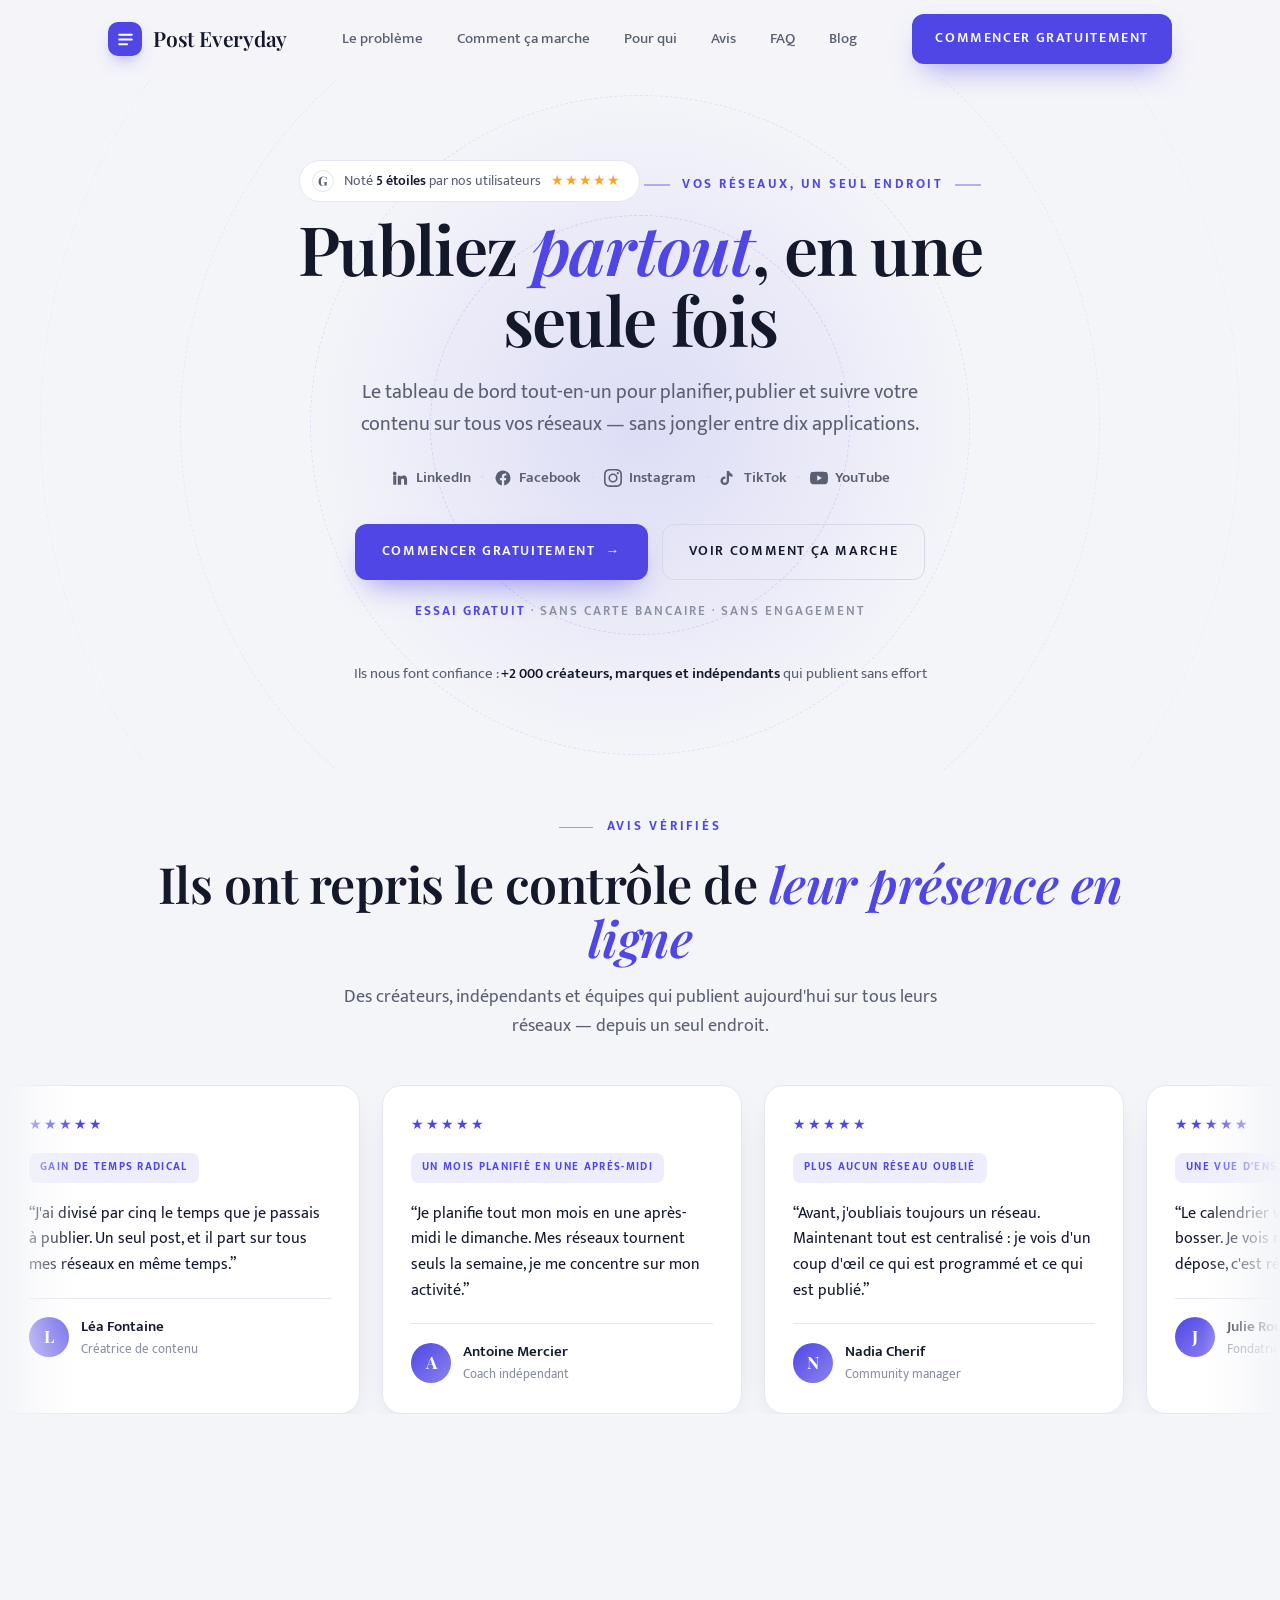
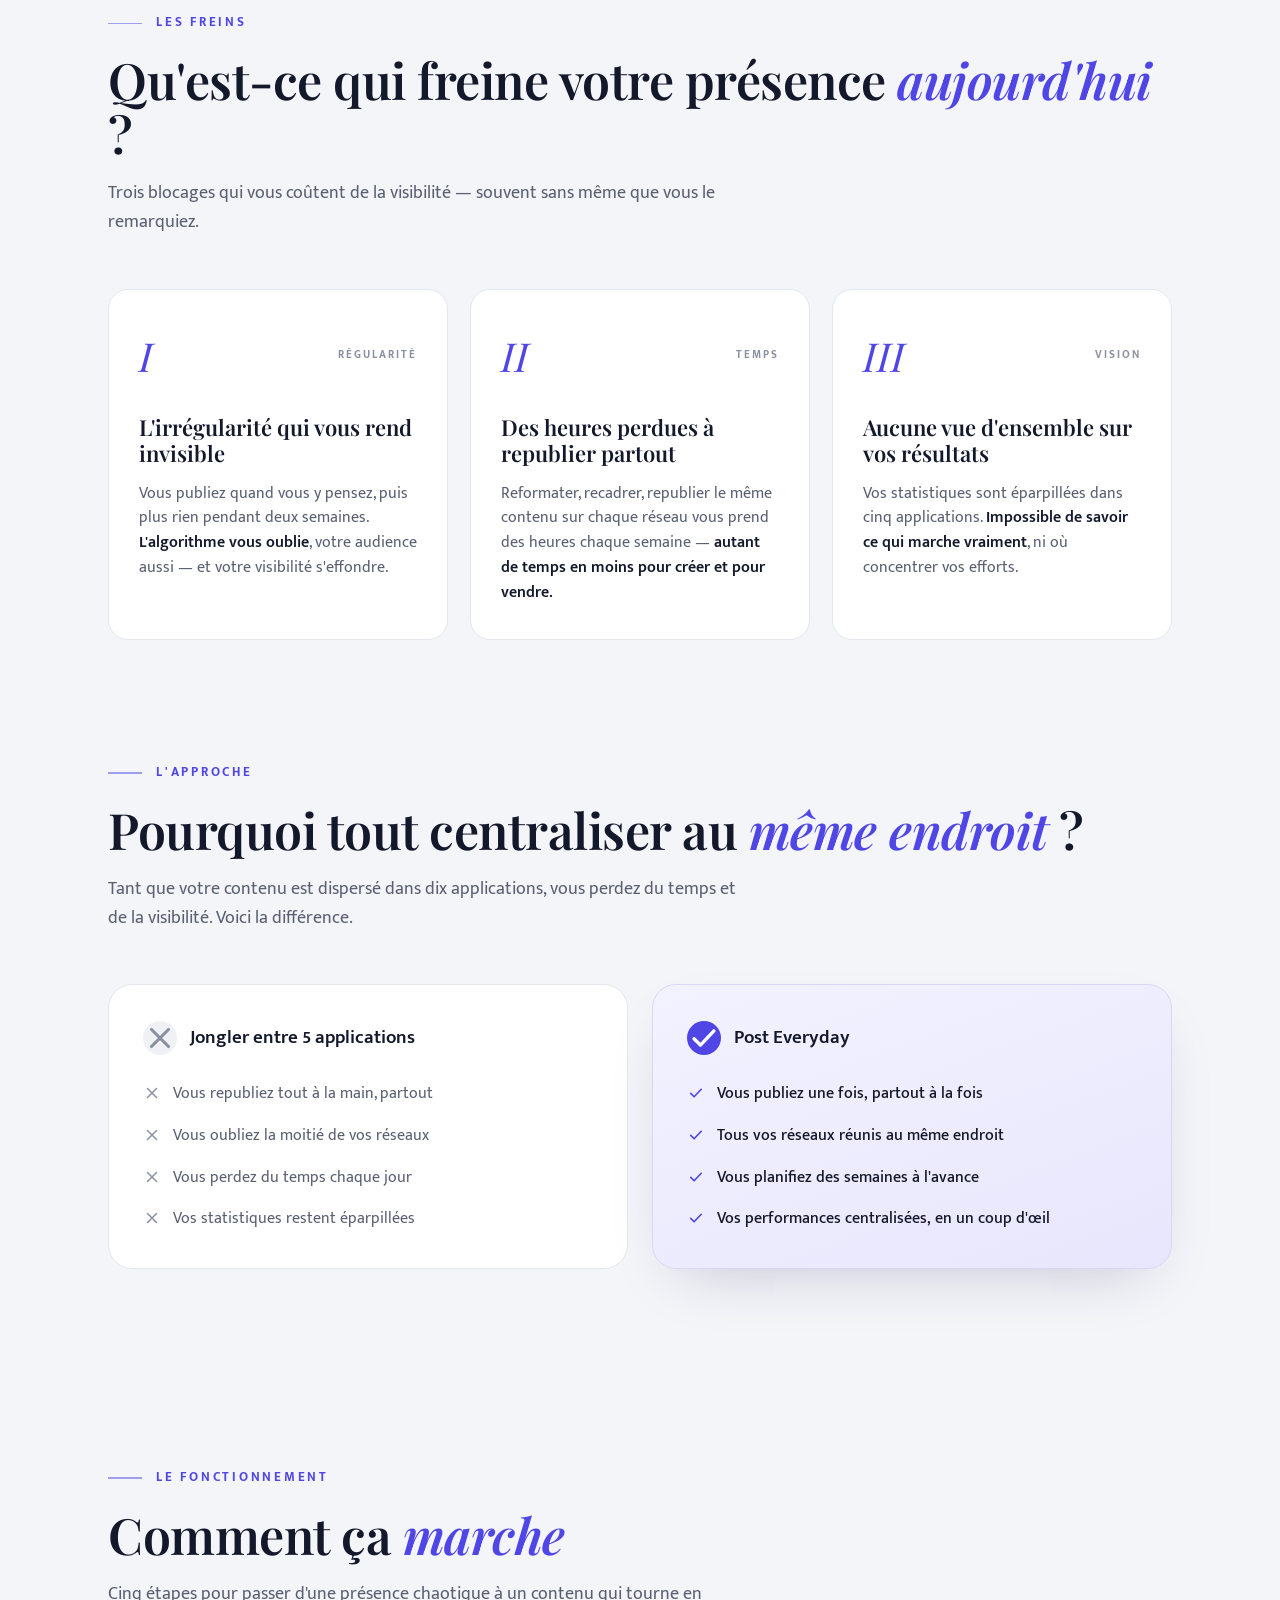
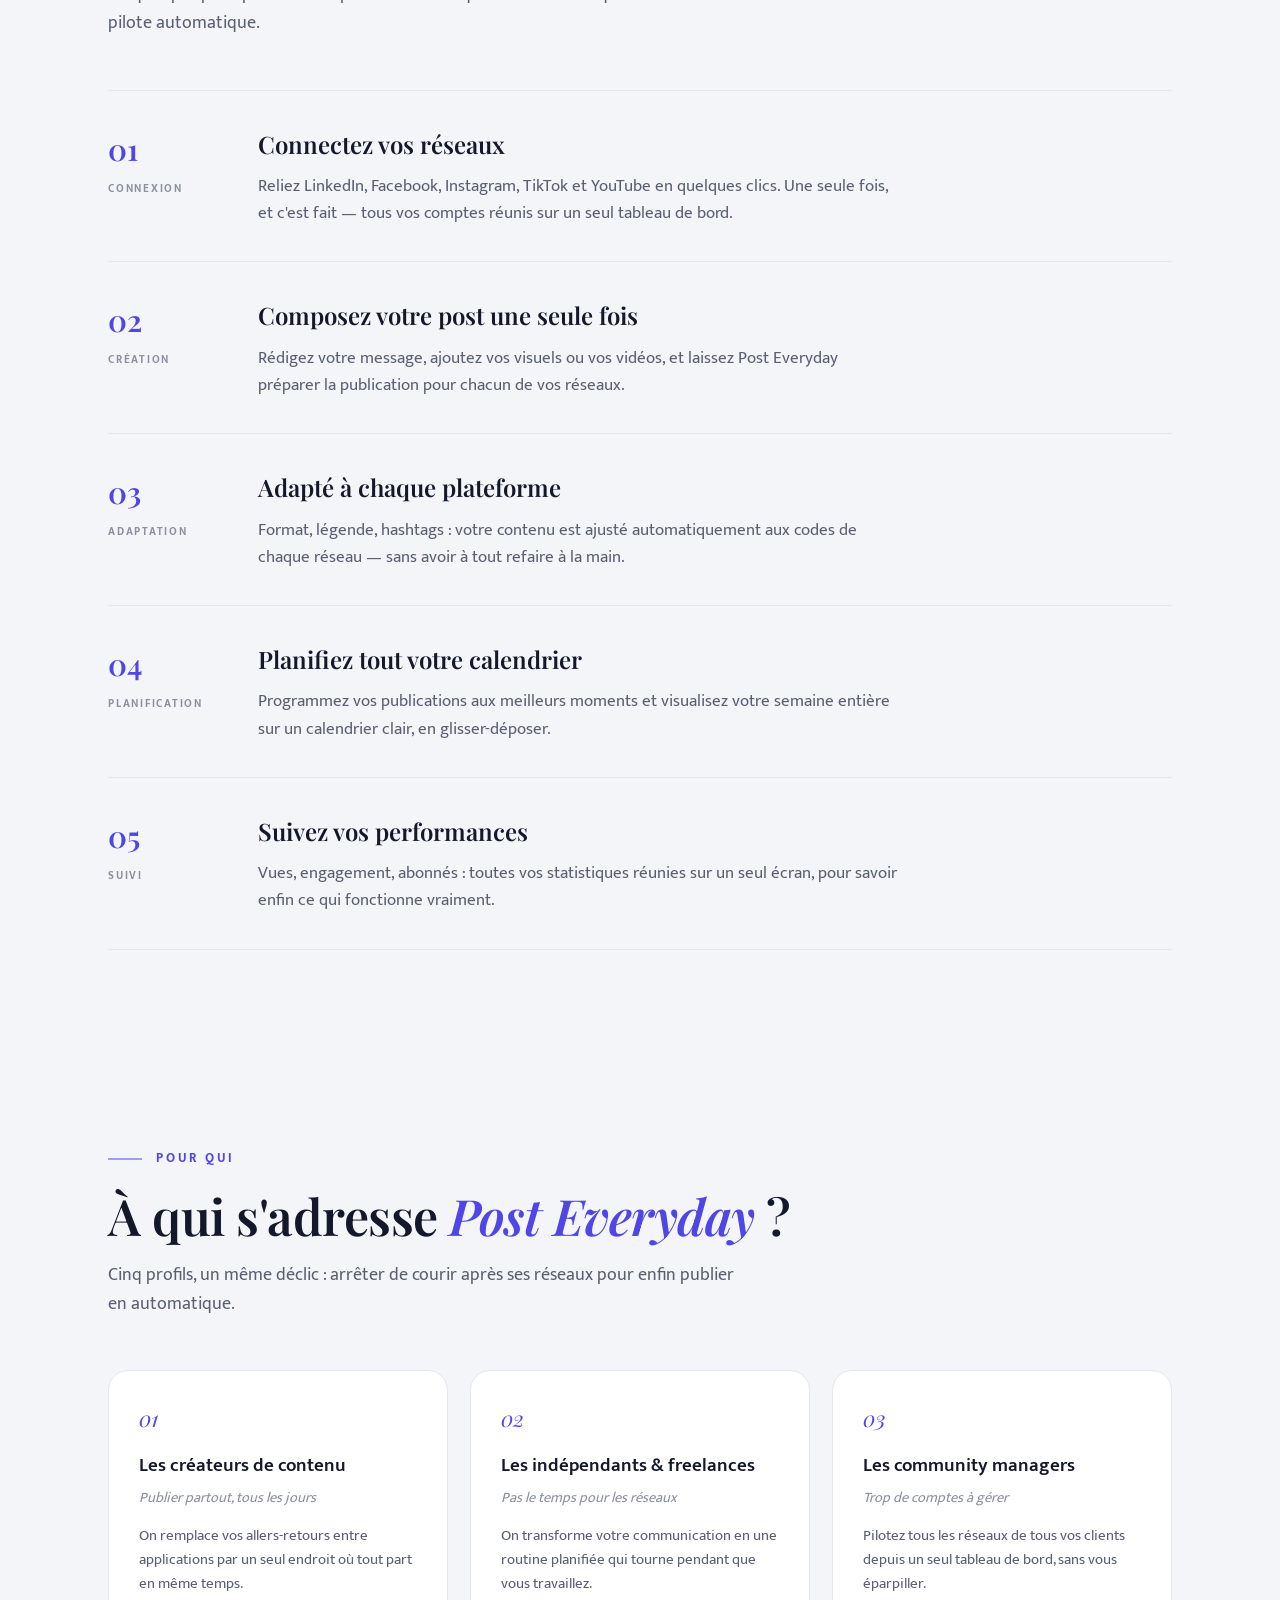
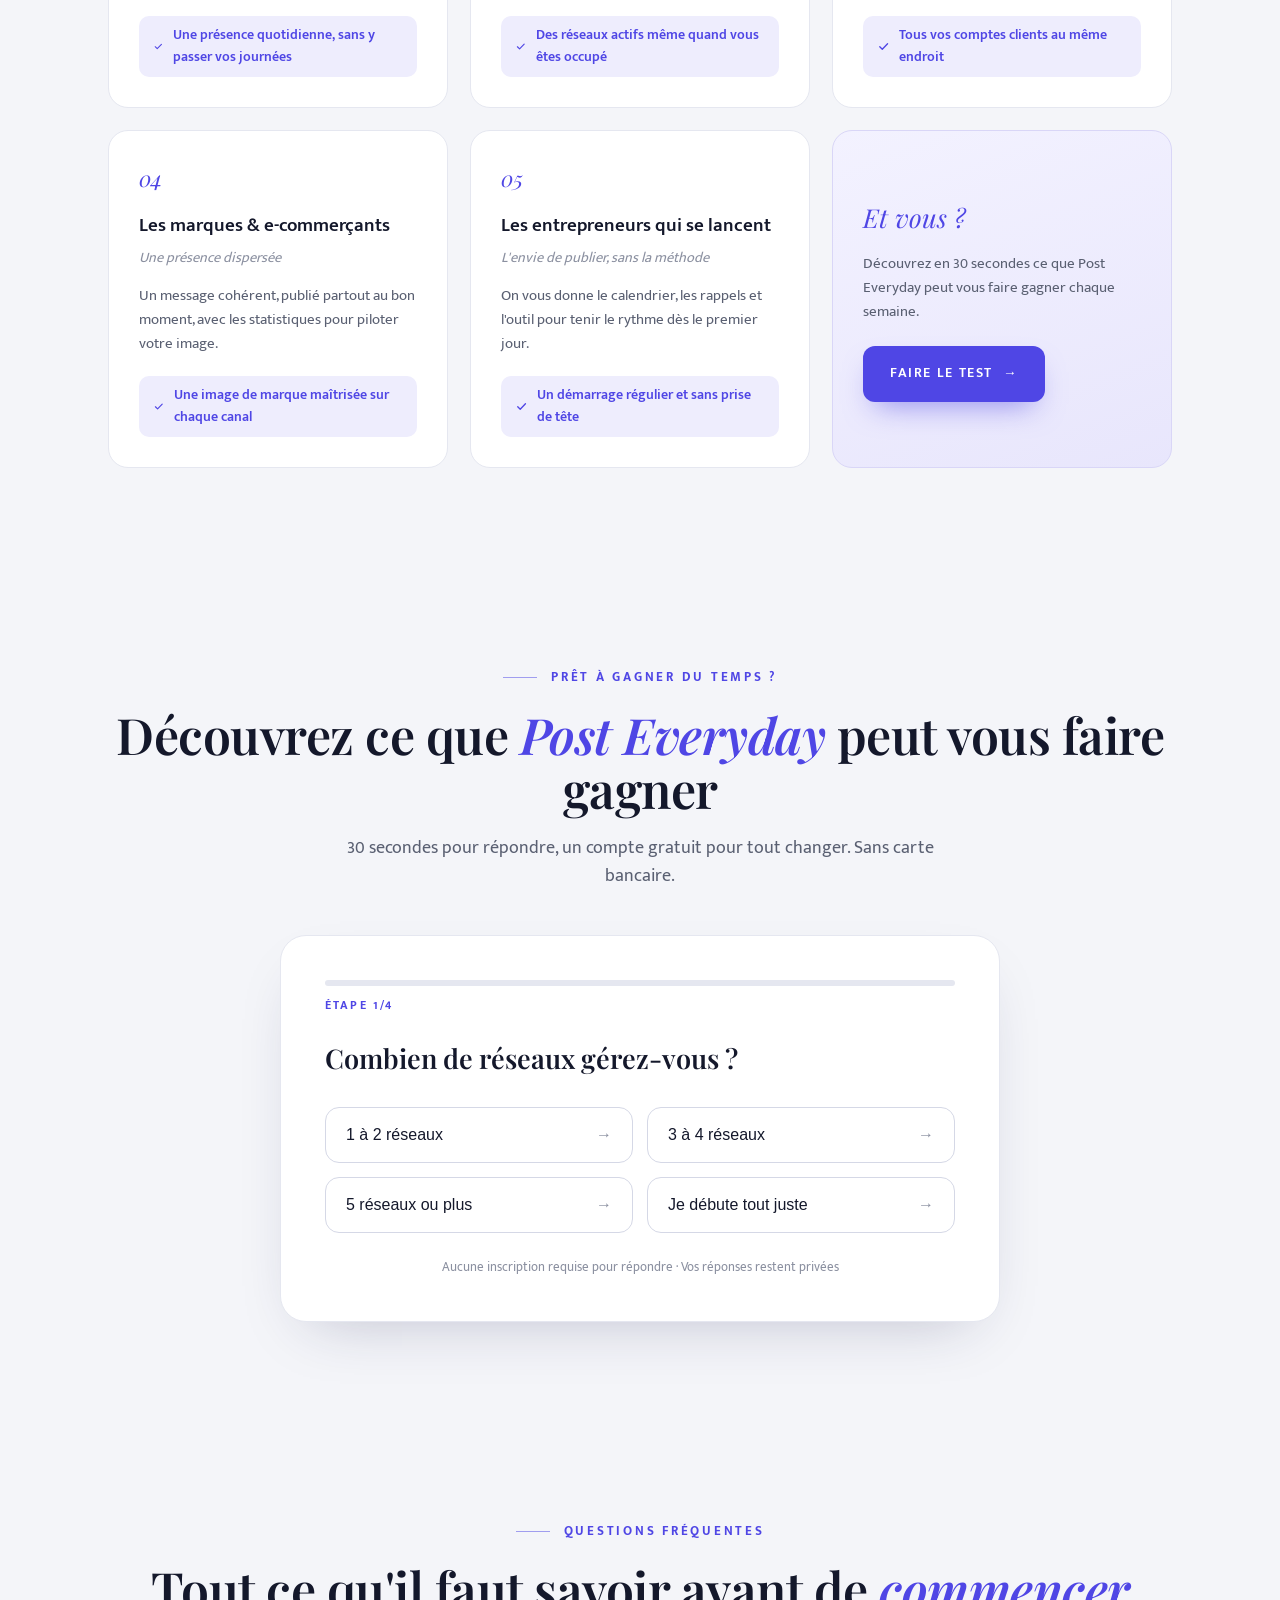
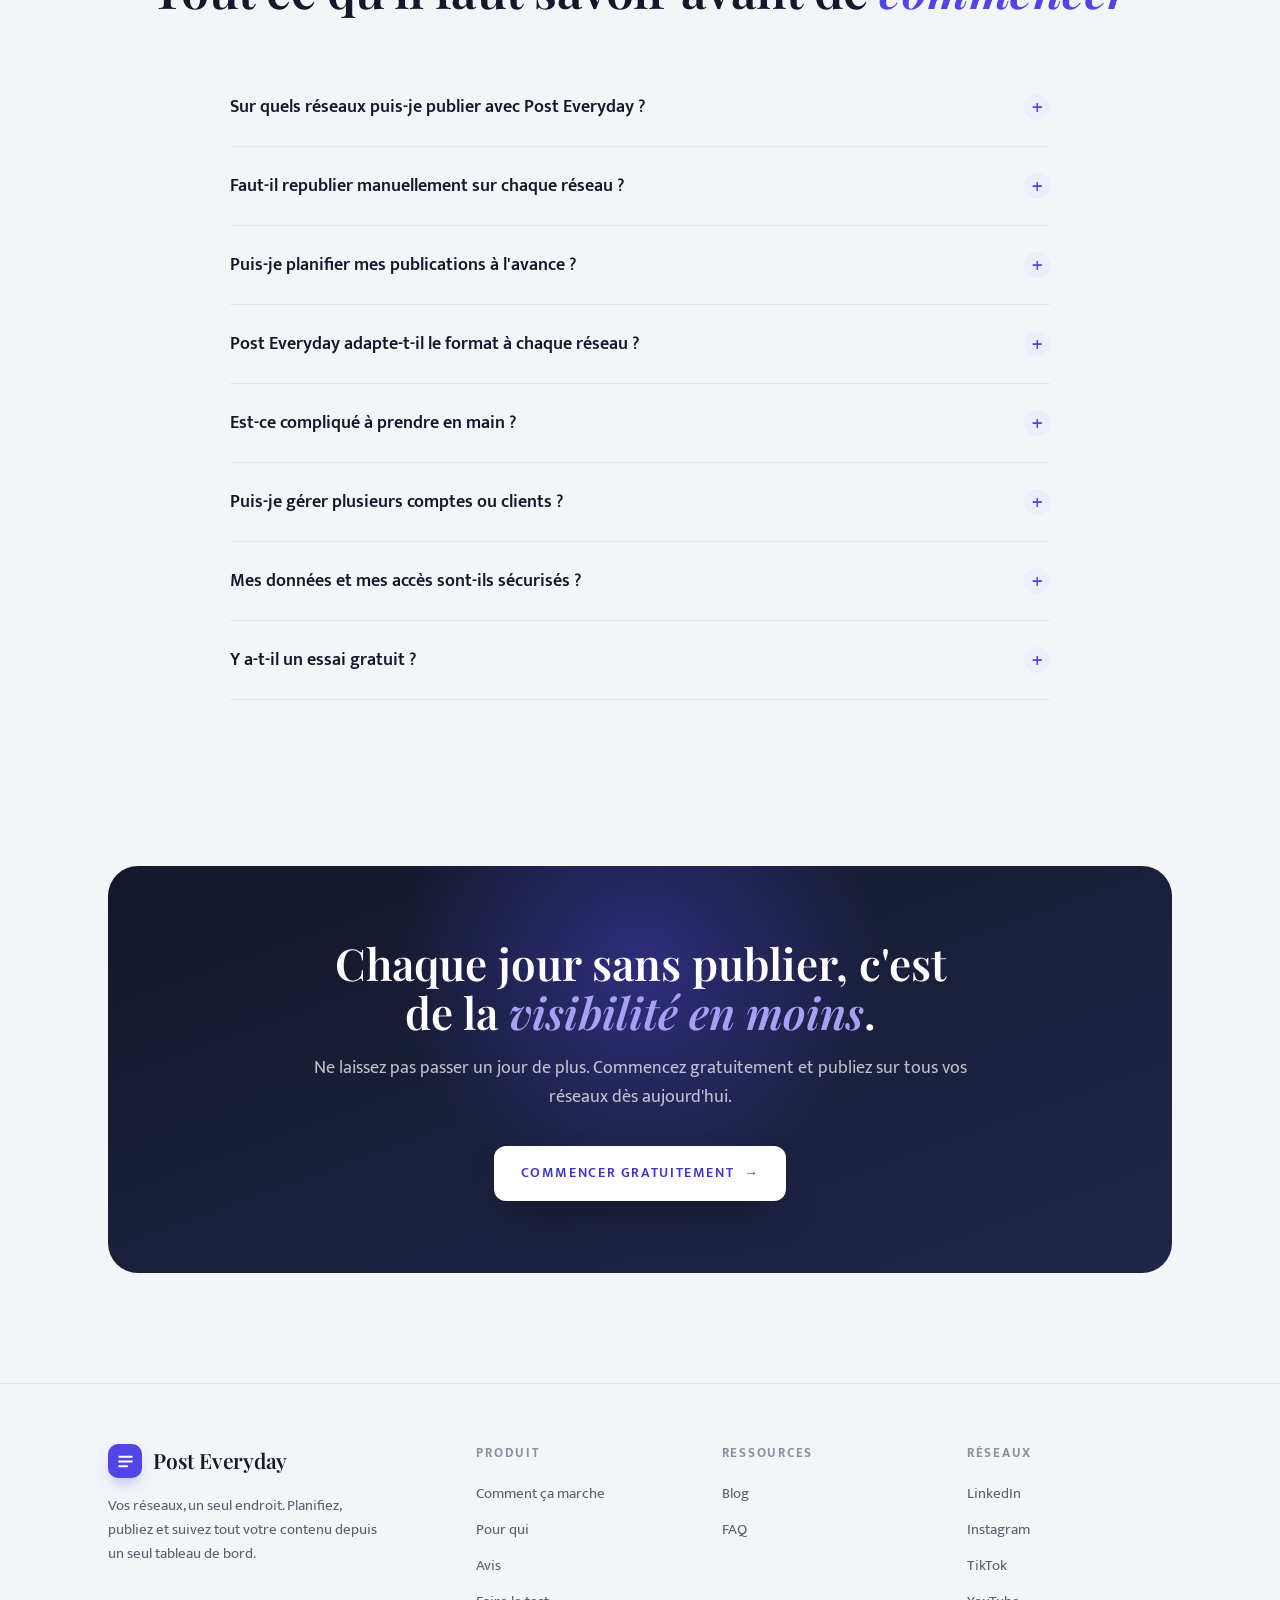
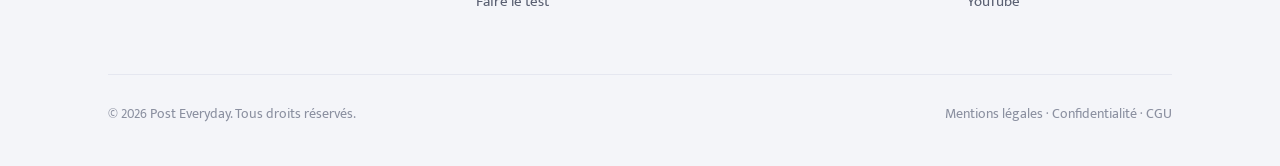
==== commit ee681722: "Retire l'onglet 'Se connecter' (nav + footer)" ====
--- a/index.html
+++ b/index.html
@@ -28,7 +28,6 @@
       <a href="blog.html">Blog</a>
     </nav>
     <div class="nav-cta">
-      <a href="https://planning.meninbot.com/" class="login" style="font-size:15px;color:var(--muted);font-weight:500">Se connecter</a>
       <a href="https://planning.meninbot.com/" class="btn btn-primary">Commencer gratuitement</a>
     </div>
   </div>
@@ -287,7 +286,6 @@
         <h4>Ressources</h4>
         <a href="blog.html">Blog</a>
         <a href="#faq">FAQ</a>
-        <a href="https://planning.meninbot.com/">Se connecter</a>
       </div>
       <div class="fcol">
         <h4>Réseaux</h4>
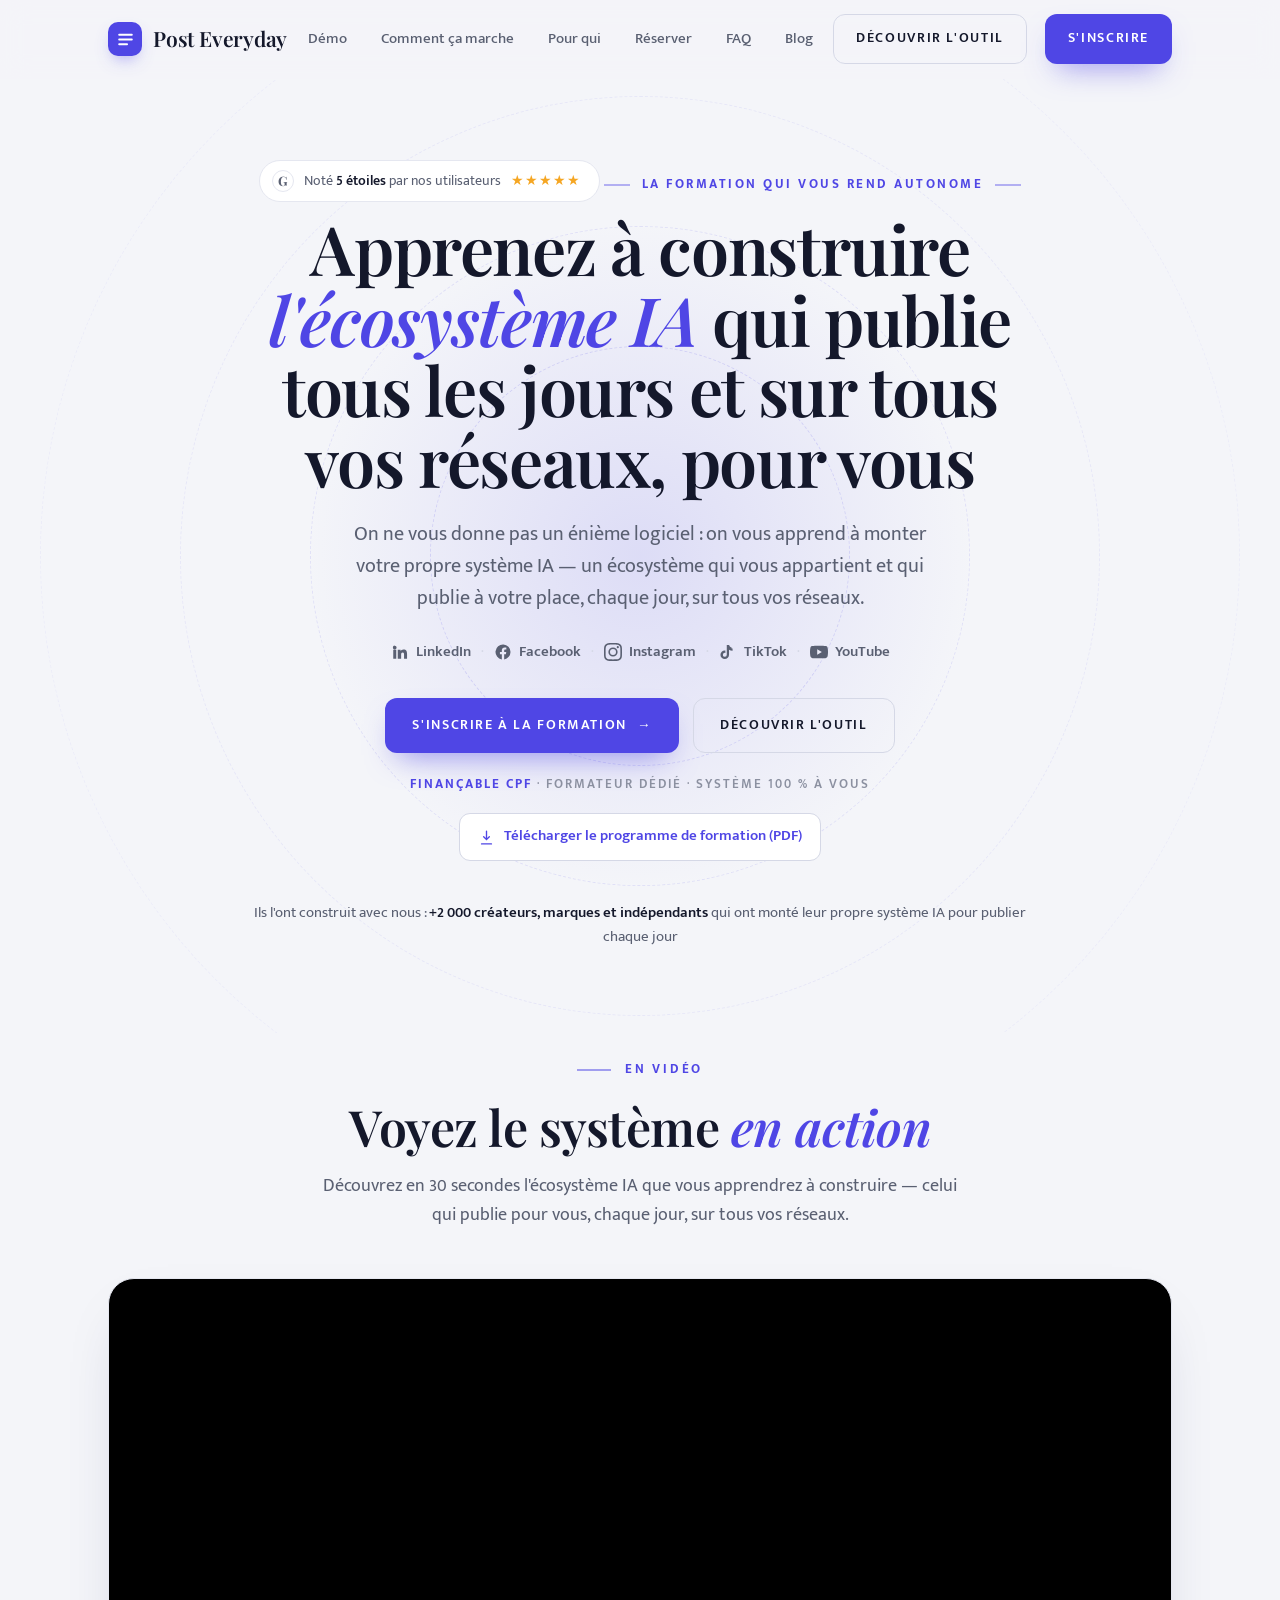
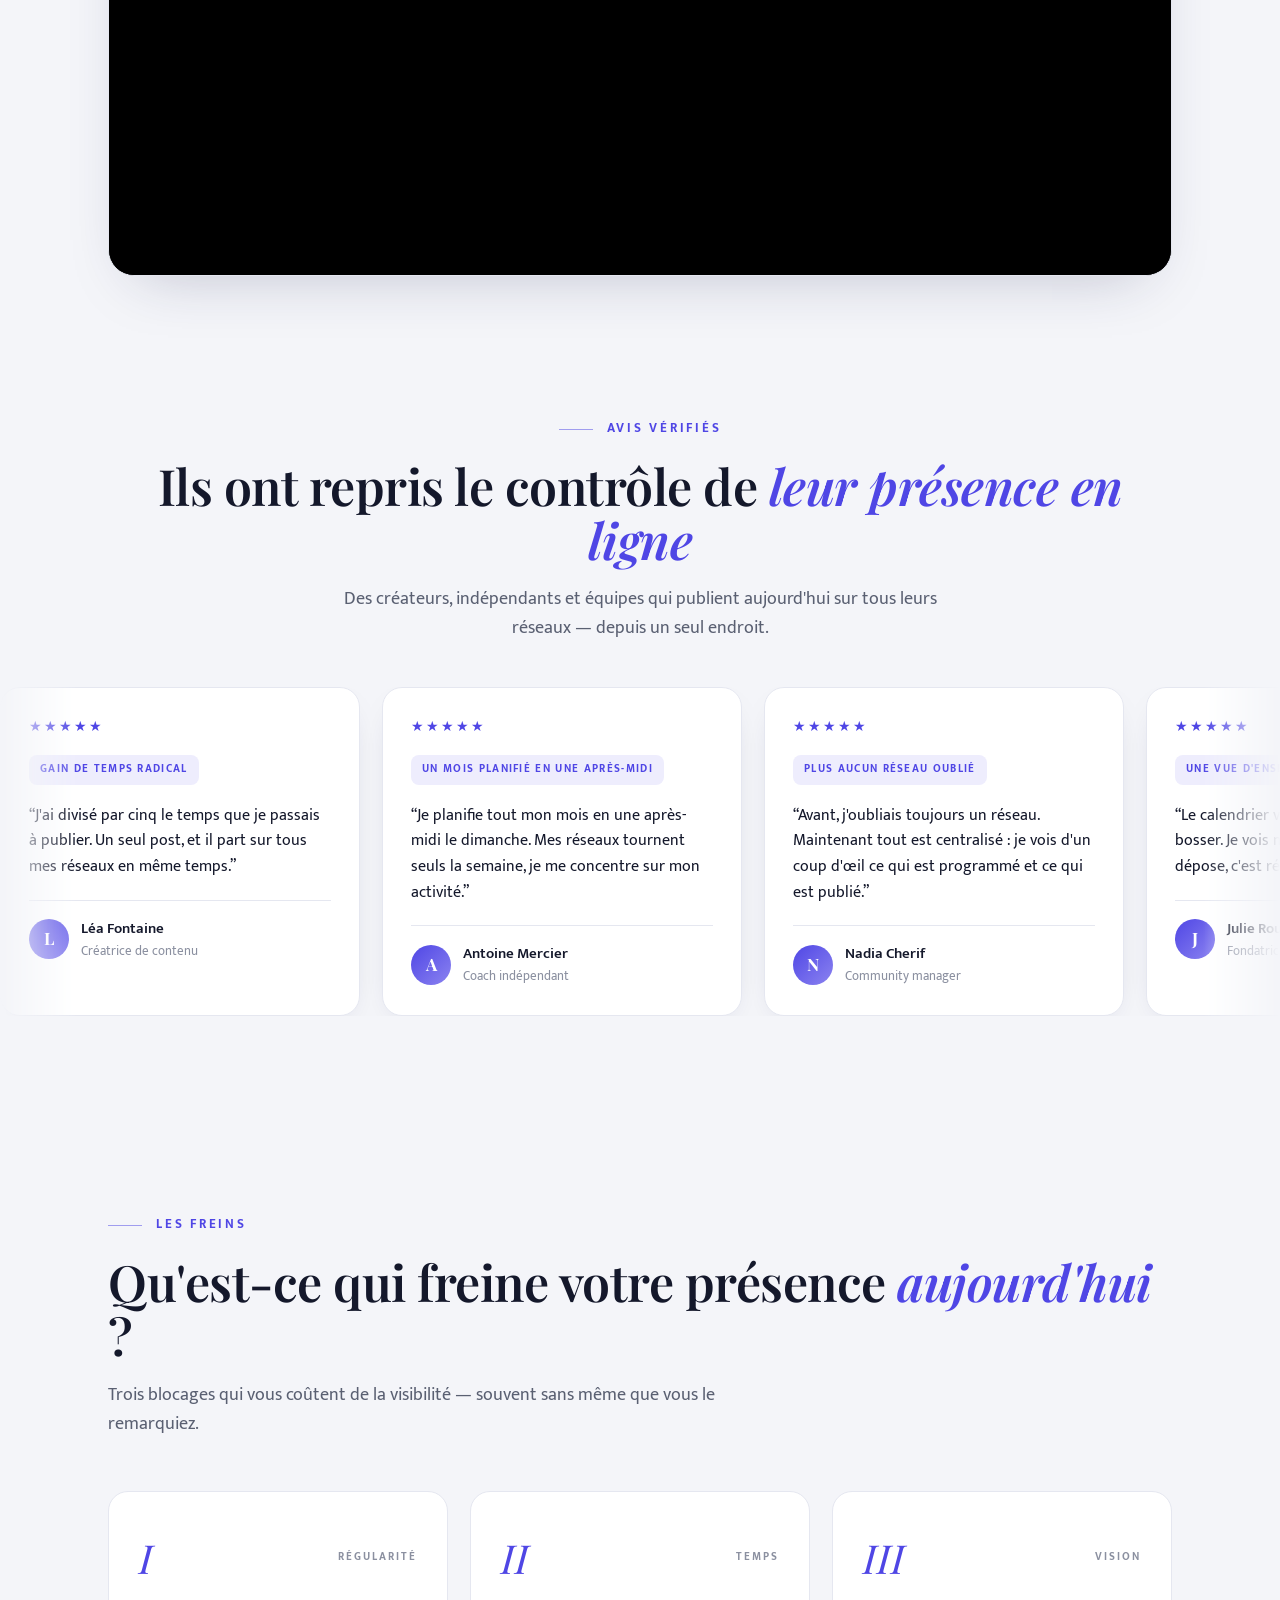
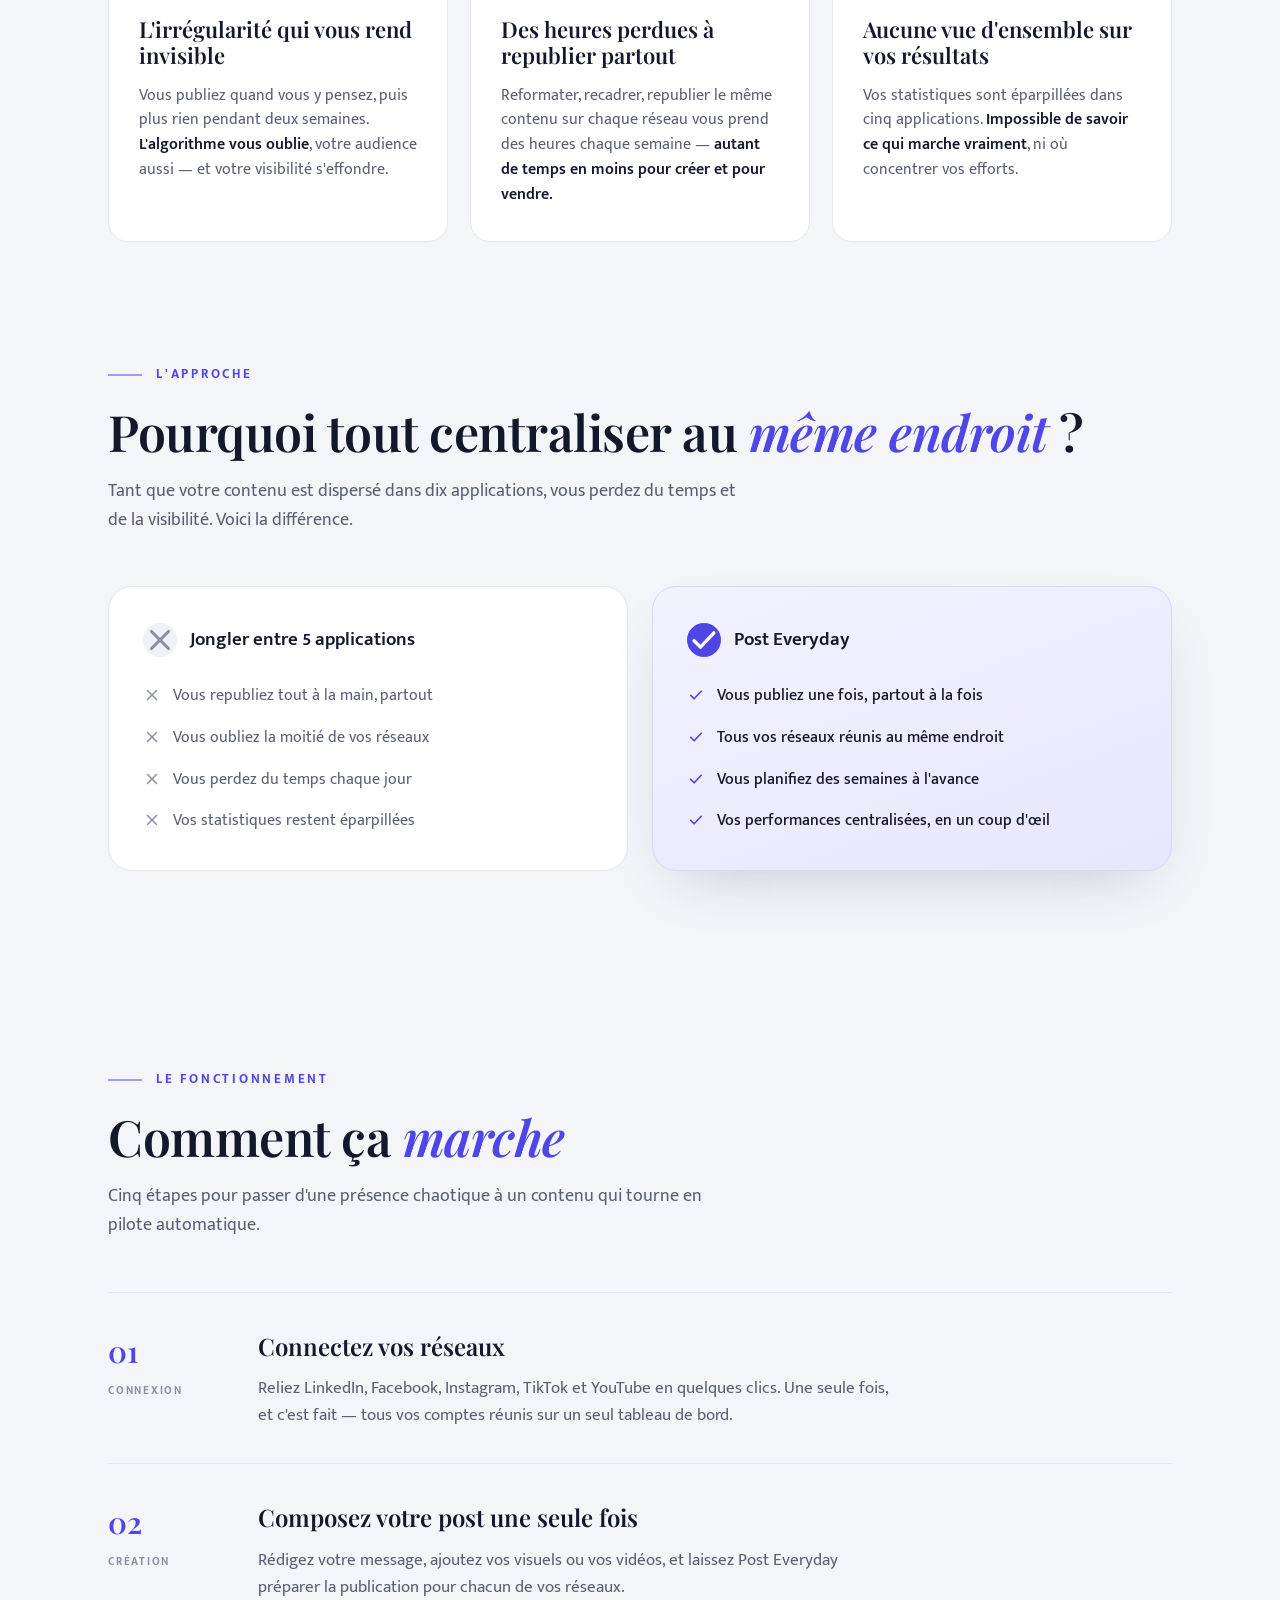
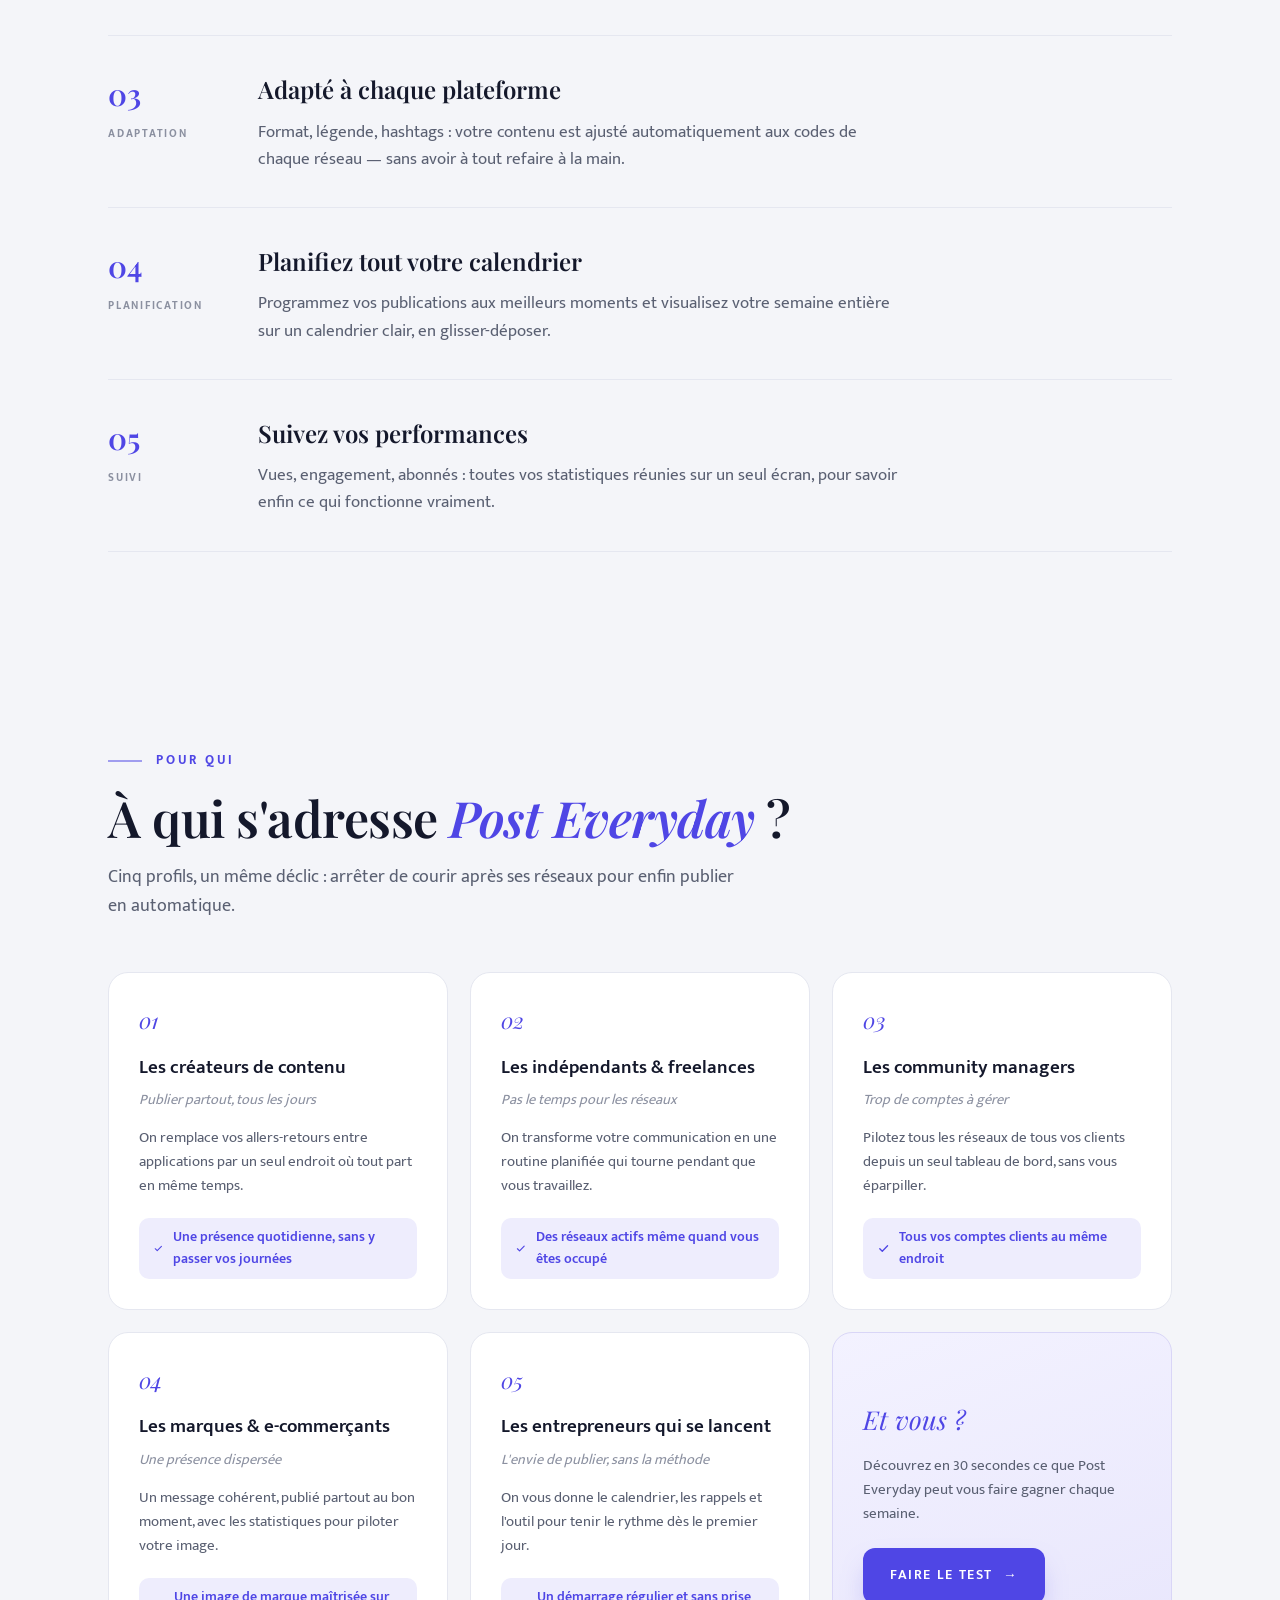
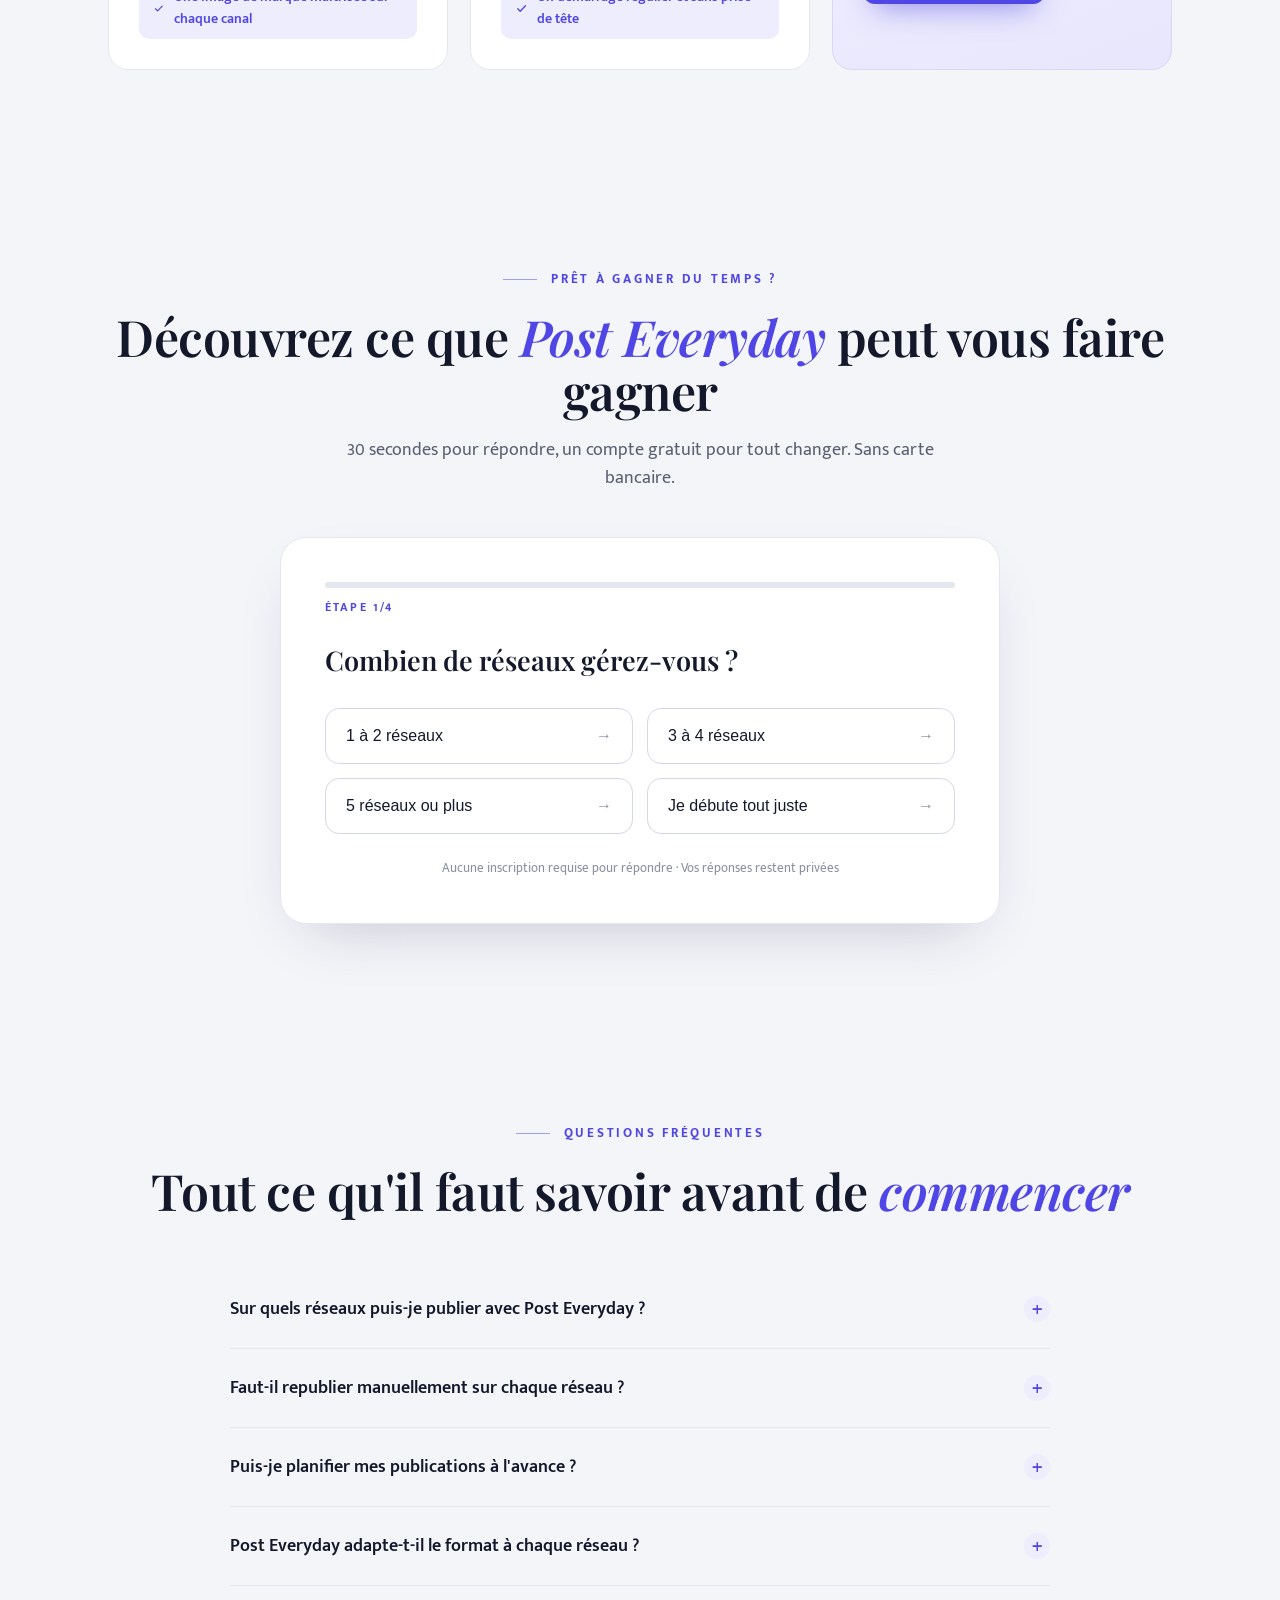
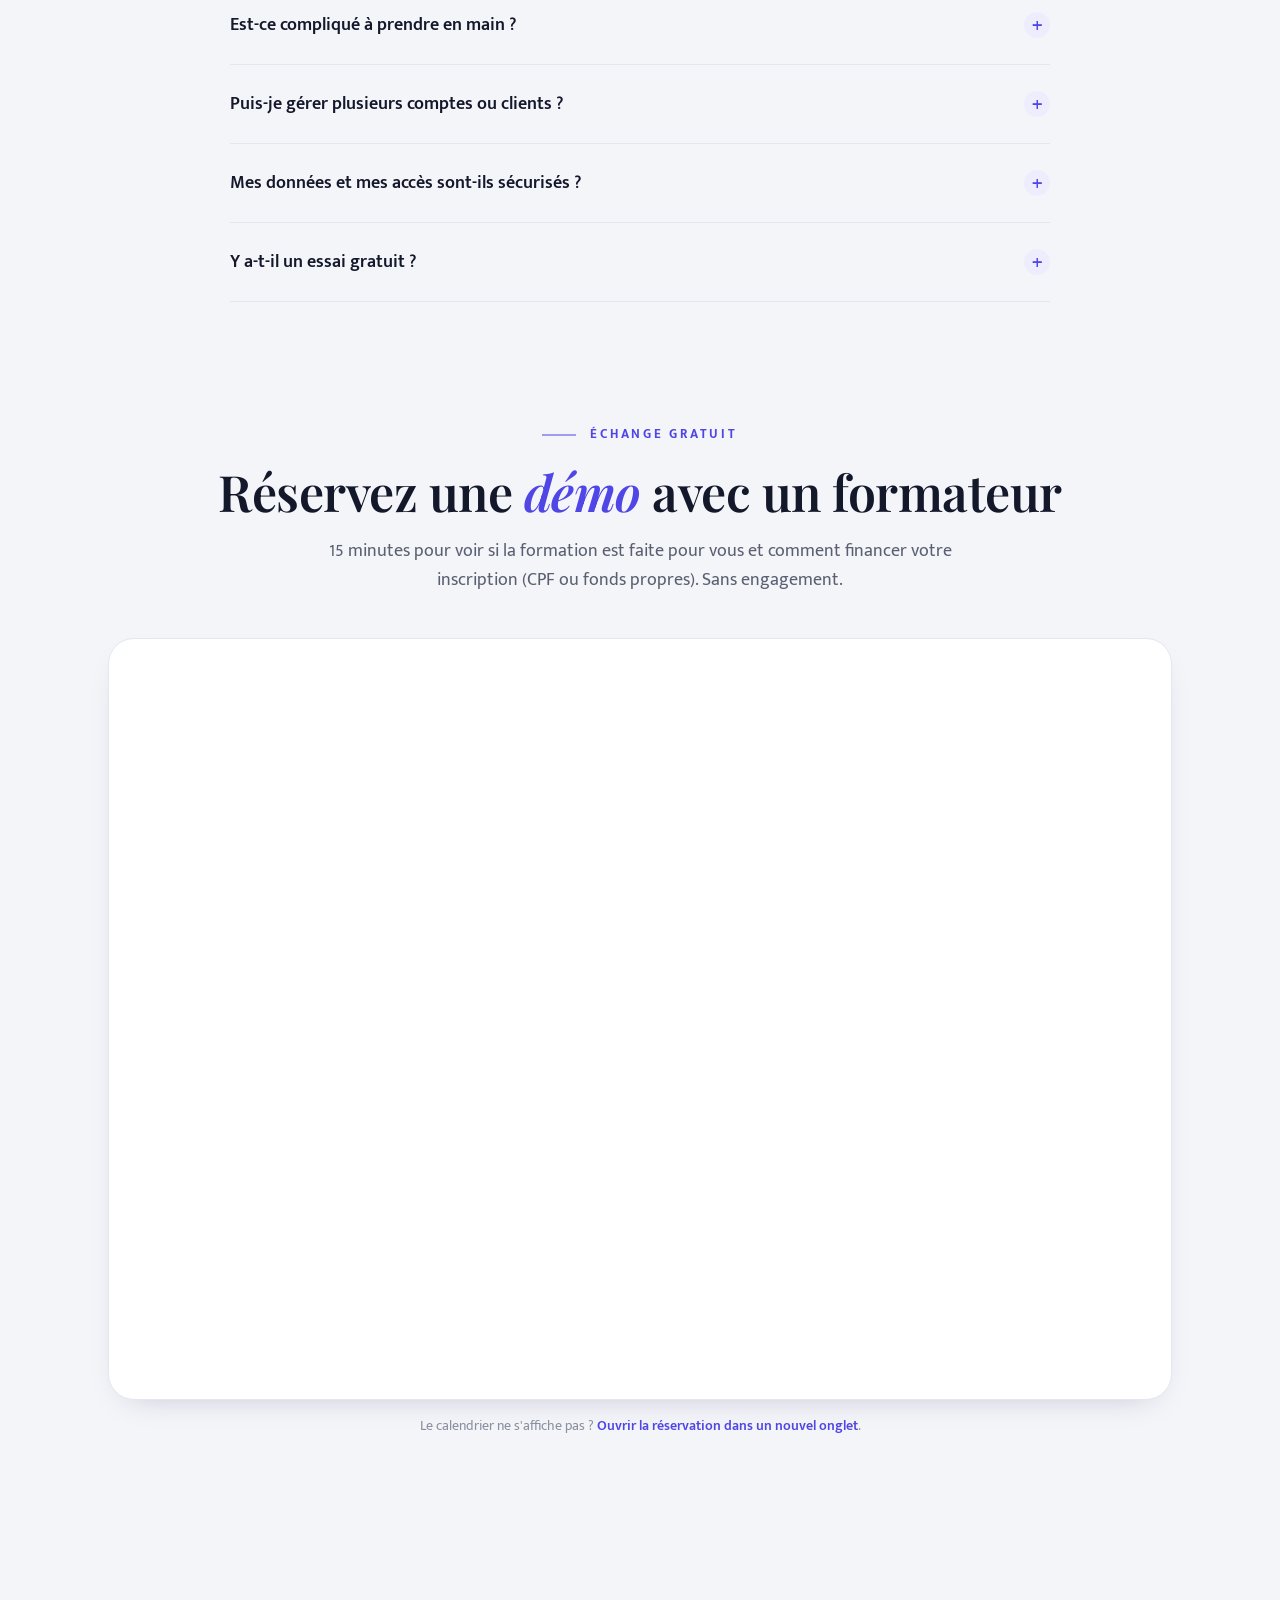
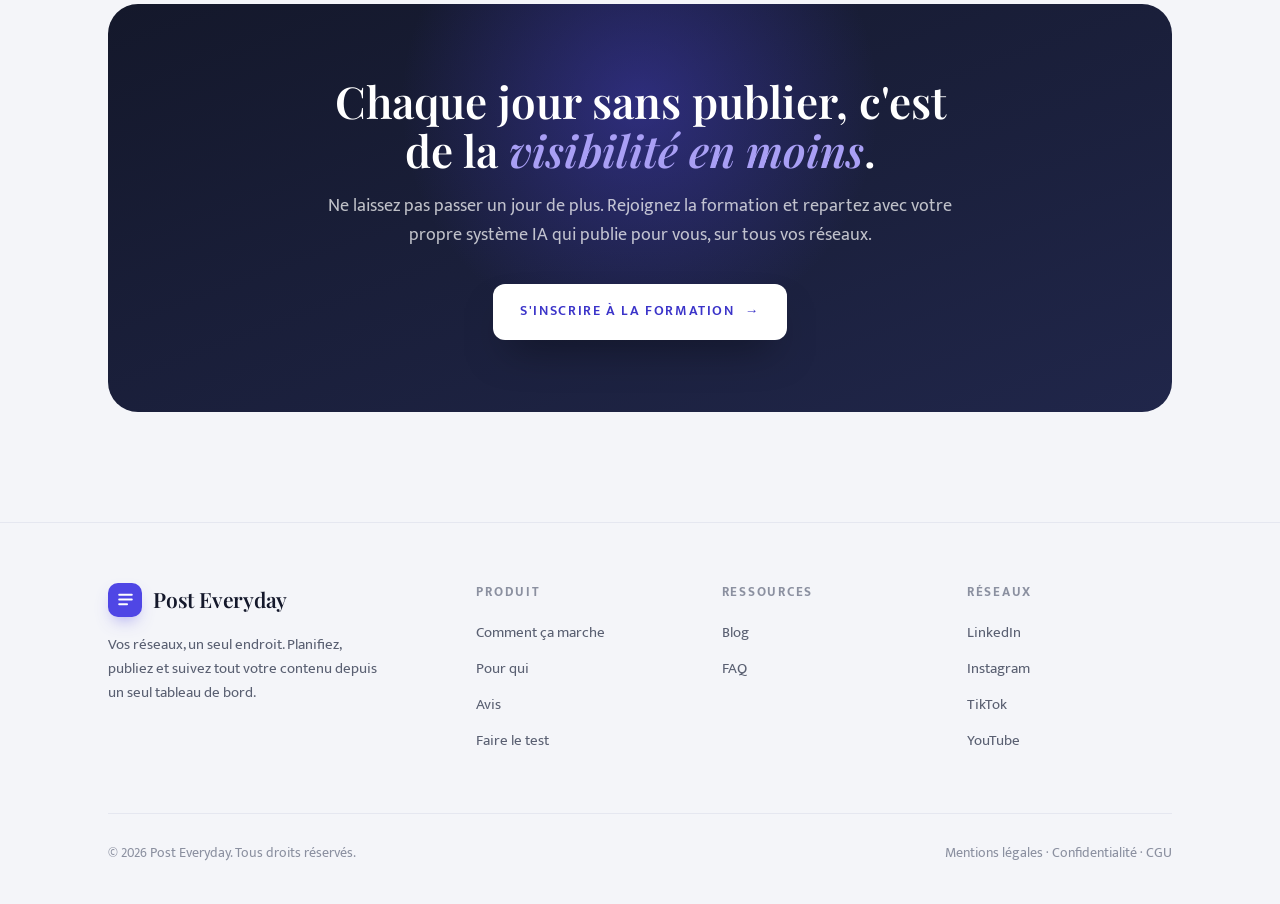
==== commit b58bf332: "Repositionnement formation + page inscription (CPF Solo/Collective + Stripe), video demo, calendrier" ====
--- a/index.html
+++ b/index.html
@@ -3,8 +3,8 @@
 <head>
 <meta charset="UTF-8" />
 <meta name="viewport" content="width=device-width, initial-scale=1.0" />
-<title>Publiez partout, en une seule fois | Post Everyday</title>
-<meta name="description" content="Le tableau de bord tout-en-un pour planifier, publier et suivre votre contenu sur tous vos réseaux — LinkedIn, Facebook, Instagram, TikTok, YouTube. Vos réseaux, un seul endroit." />
+<title>Construisez votre écosystème IA qui publie pour vous | Post Everyday</title>
+<meta name="description" content="La formation Post Everyday vous apprend à construire votre propre système IA qui publie tous les jours et sur tous vos réseaux — LinkedIn, Facebook, Instagram, TikTok, YouTube. Un écosystème autonome qui vous appartient. Finançable CPF." />
 <link rel="preconnect" href="https://fonts.googleapis.com">
 <link rel="preconnect" href="https://fonts.gstatic.com" crossorigin>
 <link href="https://fonts.googleapis.com/css2?family=Playfair+Display:ital,wght@0,400;0,500;0,600;0,700;1,400;1,500;1,600&family=Mukta+Mahee:wght@300;400;500;600;700&display=swap" rel="stylesheet">
@@ -20,15 +20,16 @@
       Post Everyday
     </a>
     <nav class="links">
-      <a href="#freins">Le problème</a>
+      <a href="#demo">Démo</a>
       <a href="#comment">Comment ça marche</a>
       <a href="#pourqui">Pour qui</a>
-      <a href="#avis">Avis</a>
+      <a href="#reserver">Réserver</a>
       <a href="#faq">FAQ</a>
       <a href="blog.html">Blog</a>
     </nav>
     <div class="nav-cta">
-      <a href="https://planning.meninbot.com/" class="btn btn-primary">Commencer gratuitement</a>
+      <a href="https://planning.meninbot.com/" class="btn btn-ghost">Découvrir l'outil</a>
+      <a href="inscription.html" class="btn btn-primary">S'inscrire</a>
     </div>
   </div>
 </header>
@@ -48,9 +49,9 @@
       <span>Noté <b>5 étoiles</b> par nos utilisateurs</span>
       <span class="stars">★★★★★</span>
     </div>
-    <div class="badge-line">Vos réseaux, un seul endroit</div>
-    <h1>Publiez <em>partout</em>, en une seule fois</h1>
-    <p class="sub">Le tableau de bord tout-en-un pour planifier, publier et suivre votre contenu sur tous vos réseaux — sans jongler entre dix applications.</p>
+    <div class="badge-line">La formation qui vous rend autonome</div>
+    <h1>Apprenez à construire <em>l'écosystème IA</em> qui publie tous les jours et sur tous vos réseaux, pour vous</h1>
+    <p class="sub">On ne vous donne pas un énième logiciel : on vous apprend à monter votre propre système IA — un écosystème qui vous appartient et qui publie à votre place, chaque jour, sur tous vos réseaux.</p>
     <div class="networks">
       <span class="net"><svg viewBox="0 0 24 24" fill="currentColor"><path d="M4.98 3.5a2.5 2.5 0 11-.02 5 2.5 2.5 0 01.02-5zM3 9h4v12H3zM9 9h3.8v1.64h.05c.53-1 1.83-2.05 3.77-2.05 4.03 0 4.78 2.65 4.78 6.1V21h-4v-5.4c0-1.29-.02-2.95-1.8-2.95-1.8 0-2.08 1.4-2.08 2.85V21H9z"/></svg>LinkedIn</span>
       <span class="dot">·</span>
@@ -63,11 +64,32 @@
       <span class="net"><svg viewBox="0 0 24 24" fill="currentColor"><path d="M23.5 6.2a3 3 0 00-2.12-2.13C19.5 3.55 12 3.55 12 3.55s-7.5 0-9.38.52A3 3 0 00.5 6.2 31.2 31.2 0 000 12a31.2 31.2 0 00.5 5.8 3 3 0 002.12 2.13c1.88.52 9.38.52 9.38.52s7.5 0 9.38-.52a3 3 0 002.12-2.13A31.2 31.2 0 0024 12a31.2 31.2 0 00-.5-5.8zM9.6 15.6V8.4l6.2 3.6z"/></svg>YouTube</span>
     </div>
     <div class="hero-cta">
-      <a href="https://planning.meninbot.com/" class="btn btn-primary">Commencer gratuitement <span class="arrow">→</span></a>
-      <a href="#comment" class="btn btn-ghost">Voir comment ça marche</a>
-    </div>
-    <p class="fineprint"><b>Essai gratuit</b> · Sans carte bancaire · Sans engagement</p>
-    <p class="trust">Ils nous font confiance : <b>+2 000 créateurs, marques et indépendants</b> qui publient sans effort</p>
+      <a href="inscription.html" class="btn btn-primary">S'inscrire à la formation <span class="arrow">→</span></a>
+      <a href="https://planning.meninbot.com/" class="btn btn-ghost">Découvrir l'outil</a>
+    </div>
+    <p class="fineprint"><b>Finançable CPF</b> · Formateur dédié · Système 100 % à vous</p>
+    <a href="assets/programme-post-everyday.pdf" download class="prog-link">
+      <svg viewBox="0 0 24 24" fill="none"><path d="M12 3v12m0 0l-4-4m4 4l4-4M5 21h14" stroke="currentColor" stroke-width="1.9" stroke-linecap="round" stroke-linejoin="round"/></svg>
+      Télécharger le programme de formation (PDF)
+    </a>
+    <p class="trust">Ils l'ont construit avec nous : <b>+2 000 créateurs, marques et indépendants</b> qui ont monté leur propre système IA pour publier chaque jour</p>
+  </div>
+</section>
+
+<!-- VIDEO DEMO -->
+<section class="section demo-sec" id="demo" style="padding-top:20px">
+  <div class="wrap center">
+    <span class="eyebrow center">En vidéo</span>
+    <h2 class="title">Voyez le système <em>en action</em></h2>
+    <p class="lead">Découvrez en 30 secondes l'écosystème IA que vous apprendrez à construire — celui qui publie pour vous, chaque jour, sur tous vos réseaux.</p>
+  </div>
+  <div class="wrap">
+    <div class="video-frame">
+      <video controls playsinline preload="metadata" poster="assets/demo-poster.jpg">
+        <source src="assets/demo-post-everyday.mp4" type="video/mp4" />
+        Votre navigateur ne prend pas en charge la lecture vidéo.
+      </video>
+    </div>
   </div>
 </section>
 
@@ -250,6 +272,21 @@
 </section>
 
 
+<!-- RESERVER UNE DEMO -->
+<section class="section demo-book" id="reserver">
+  <div class="wrap center">
+    <span class="eyebrow center">Échange gratuit</span>
+    <h2 class="title">Réservez une <em>démo</em> avec un formateur</h2>
+    <p class="lead">15 minutes pour voir si la formation est faite pour vous et comment financer votre inscription (CPF ou fonds propres). Sans engagement.</p>
+  </div>
+  <div class="wrap">
+    <div class="calendar-frame">
+      <iframe src="https://dashboard.meninbot.com/rdv/WDGniasDpOPphQg5231Y9v" title="Réserver une démo" loading="lazy"></iframe>
+    </div>
+    <p class="insc-note" style="margin-top:16px">Le calendrier ne s'affiche pas ? <a href="https://dashboard.meninbot.com/rdv/WDGniasDpOPphQg5231Y9v" target="_blank" rel="noopener" style="color:var(--accent);font-weight:600">Ouvrir la réservation dans un nouvel onglet</a>.</p>
+  </div>
+</section>
+
 <!-- FINAL CTA -->
 <section class="final">
   <div class="wrap">
@@ -257,8 +294,8 @@
       <div class="glow2"></div>
       <div class="inner">
         <h2>Chaque jour sans publier, c'est de la <em>visibilité en moins</em>.</h2>
-        <p>Ne laissez pas passer un jour de plus. Commencez gratuitement et publiez sur tous vos réseaux dès aujourd'hui.</p>
-        <a href="https://planning.meninbot.com/" class="btn btn-primary">Commencer gratuitement <span class="arrow">→</span></a>
+        <p>Ne laissez pas passer un jour de plus. Rejoignez la formation et repartez avec votre propre système IA qui publie pour vous, sur tous vos réseaux.</p>
+        <a href="inscription.html" class="btn btn-primary">S'inscrire à la formation <span class="arrow">→</span></a>
       </div>
     </div>
   </div>
--- a/styles.css
+++ b/styles.css
@@ -248,6 +248,54 @@
     .final-card{padding:48px 24px}
   }
 
+/* ============ lien programme (hero) ============ */
+.prog-link{display:inline-flex;align-items:center;gap:9px;margin-top:18px;font-size:14.5px;font-weight:600;color:var(--accent);border:1px solid var(--line-strong);background:var(--surface);padding:11px 18px;border-radius:11px;transition:all .16s}
+.prog-link:hover{border-color:var(--accent);background:var(--accent-tint);transform:translateY(-2px)}
+.prog-link svg{width:17px;height:17px}
+
+/* ============ video demo ============ */
+.video-frame{margin-top:48px;border-radius:26px;overflow:hidden;border:1px solid var(--line);box-shadow:var(--shadow);background:#000;position:relative;aspect-ratio:16/9}
+.video-frame video{display:block;width:100%;height:100%;object-fit:cover}
+
+/* ============ réserver une démo ============ */
+.demo-book{padding-top:20px}
+.calendar-frame{margin-top:44px;border-radius:26px;overflow:hidden;border:1px solid var(--line);box-shadow:var(--shadow-soft);background:var(--surface)}
+.calendar-frame iframe{display:block;width:100%;height:760px;border:0}
+@media(max-width:560px){.calendar-frame iframe{height:640px}}
+.calendar-placeholder{text-align:center;padding:64px 30px;background:linear-gradient(160deg,#F3F2FF,#E8E6FC)}
+.calendar-placeholder .cal-ic{width:64px;height:64px;border-radius:18px;background:var(--accent);color:#fff;display:grid;place-items:center;margin:0 auto 22px;box-shadow:0 14px 30px -12px rgba(79,70,229,.6)}
+.calendar-placeholder .cal-ic svg{width:30px;height:30px}
+.calendar-placeholder h3{font-family:"Playfair Display",serif;font-weight:600;font-size:26px;margin-bottom:12px}
+.calendar-placeholder p{color:var(--muted);max-width:460px;margin:0 auto 26px}
+
+/* ============ page inscription ============ */
+.insc-hero{padding:130px 0 20px;text-align:center}
+.insc-hero .lead{margin:18px auto 0}
+.pay-grid{display:grid;grid-template-columns:1fr 1fr;gap:24px;max-width:900px;margin:56px auto 0}
+.pay-card{background:var(--surface);border:1px solid var(--line);border-radius:24px;padding:40px 34px;display:flex;flex-direction:column;transition:transform .2s,box-shadow .2s,border-color .2s}
+.pay-card:hover{transform:translateY(-4px);box-shadow:var(--shadow);border-color:var(--line-strong)}
+.pay-card.featured{background:linear-gradient(160deg,#F3F2FF,#E8E6FC);border-color:#D9D6F7;box-shadow:var(--shadow)}
+.pay-badge{align-self:flex-start;font-size:11px;font-weight:700;letter-spacing:.14em;text-transform:uppercase;color:var(--accent);background:var(--accent-soft);padding:7px 13px;border-radius:8px;margin-bottom:20px}
+.pay-card.featured .pay-badge{background:var(--accent);color:#fff}
+.pay-card h3{font-family:"Playfair Display",serif;font-weight:600;font-size:26px;margin-bottom:10px}
+.pay-card .pdesc{color:var(--muted);font-size:15.5px;margin-bottom:22px}
+.pay-card ul{list-style:none;display:flex;flex-direction:column;gap:13px;margin-bottom:30px;flex:1}
+.pay-card li{display:flex;align-items:flex-start;gap:11px;font-size:15.5px;color:var(--ink)}
+.pay-card li svg{width:18px;height:18px;flex:0 0 18px;margin-top:3px;color:var(--accent)}
+.pay-card .btn{width:100%;justify-content:center}
+.pay-btns{display:flex;flex-direction:column;gap:12px}
+.btn-outline{background:var(--accent-soft);color:var(--accent);border-color:transparent}
+.btn-outline:hover{background:#fff;border-color:var(--accent);transform:translateY(-2px)}
+.insc-download{max-width:900px;margin:34px auto 0;display:flex;justify-content:center}
+.insc-note{text-align:center;color:var(--muted-2);font-size:13.5px;margin-top:14px}
+.insc-steps{max-width:760px;margin:70px auto 0}
+.insc-steps .ist{display:flex;gap:18px;align-items:flex-start;padding:22px 0;border-top:1px solid var(--line)}
+.insc-steps .ist:last-child{border-bottom:1px solid var(--line)}
+.insc-steps .istn{flex:0 0 40px;width:40px;height:40px;border-radius:50%;background:var(--accent-soft);color:var(--accent);display:grid;place-items:center;font-family:"Playfair Display",serif;font-weight:600;font-size:18px}
+.insc-steps .ist h4{font-size:17px;font-weight:600;margin-bottom:4px}
+.insc-steps .ist p{color:var(--muted);font-size:15px}
+@media(max-width:760px){.pay-grid{grid-template-columns:1fr}.insc-hero{padding:110px 0 20px}}
+
 /* ============ page interne (blog) ============ */
 .page-main{padding-top:120px;padding-bottom:20px}
 .back-link{display:inline-flex;align-items:center;gap:8px;font-size:14.5px;font-weight:600;color:var(--muted);transition:color .16s}
@@ -256,3 +304,48 @@
 nav.links a.active{color:var(--accent)}
 .blog-page-grid{display:grid;grid-template-columns:1.5fr 1fr 1fr;gap:22px;margin-top:44px}
 @media(max-width:900px){.page-main{padding-top:100px}.blog-page-grid{grid-template-columns:1fr}}
+
+/* ============ article (single post) ============ */
+.article-head{max-width:760px;margin:26px auto 0}
+.article-cat{display:inline-flex;align-items:center;gap:12px;font-size:12px;font-weight:700;letter-spacing:.2em;text-transform:uppercase;color:var(--accent);margin-bottom:18px}
+.article-cat::before{content:"";width:28px;height:1.5px;background:var(--accent);opacity:.5}
+.article-head h1{font-family:"Playfair Display",serif;font-weight:600;font-size:clamp(31px,4.8vw,52px);line-height:1.08;letter-spacing:-.015em;margin-bottom:20px}
+.article-head h1 em{font-style:italic;color:var(--accent)}
+.article-meta{display:flex;gap:10px;align-items:center;flex-wrap:wrap;font-size:14px;color:var(--muted-2)}
+.article-meta .cat{color:var(--accent);font-weight:700;letter-spacing:.06em;text-transform:uppercase;font-size:12px}
+.article-cover{max-width:920px;margin:38px auto 0;border-radius:var(--radius);overflow:hidden;border:1px solid var(--line);box-shadow:var(--shadow-soft);background:var(--surface)}
+.article-cover img{display:block;width:100%;height:auto}
+.article-body{max-width:720px;margin:20px auto 0}
+.article-body>p:first-child{font-size:20px;color:var(--ink);line-height:1.6}
+.article-body h2{font-family:"Playfair Display",serif;font-weight:600;font-size:clamp(24px,3.2vw,32px);line-height:1.15;letter-spacing:-.01em;margin:44px 0 16px;color:var(--ink)}
+.article-body h3{font-family:"Playfair Display",serif;font-weight:600;font-size:21px;line-height:1.25;margin:30px 0 12px;color:var(--ink)}
+.article-body p{font-size:17.5px;line-height:1.75;color:#3a3f54;margin:0 0 18px}
+.article-body p b,.article-body li b{color:var(--ink);font-weight:600}
+.article-body ul,.article-body ol{margin:0 0 20px;padding-left:4px;list-style:none;display:flex;flex-direction:column;gap:11px}
+.article-body ol{counter-reset:li}
+.article-body li{position:relative;padding-left:30px;font-size:17.5px;line-height:1.6;color:#3a3f54}
+.article-body ul li::before{content:"";position:absolute;left:6px;top:11px;width:8px;height:8px;border-radius:50%;background:var(--accent)}
+.article-body ol li{counter-increment:li}
+.article-body ol li::before{content:counter(li);position:absolute;left:0;top:1px;width:22px;height:22px;border-radius:50%;background:var(--accent-soft);color:var(--accent);font-size:12.5px;font-weight:700;display:grid;place-items:center;font-family:"Mukta Mahee",sans-serif}
+.article-body a{color:var(--accent);font-weight:600;text-decoration:underline;text-underline-offset:2px;text-decoration-thickness:1px}
+.article-body a:hover{color:var(--accent-deep)}
+.article-body .diagnostic{background:var(--accent-tint);border:1px solid var(--line);border-left:3px solid var(--accent);border-radius:var(--radius-sm);padding:22px 24px;margin:26px 0}
+.article-body .diagnostic p{font-style:italic;color:var(--muted);font-size:16px;margin:0}
+.article-body .diagnostic p+p{margin-top:10px}
+.cta-box{background:linear-gradient(160deg,#F3F2FF,#E8E6FC);border:1px solid #D9D6F7;border-radius:24px;padding:34px 32px;margin:40px auto;box-shadow:var(--shadow)}
+.cta-box p{font-size:17px;line-height:1.6;color:var(--ink);margin:0 0 12px}
+.cta-box p.lead-line{font-family:"Playfair Display",serif;font-size:22px;font-weight:600;line-height:1.25;color:var(--ink);margin-bottom:14px}
+.cta-box .btn{margin:10px 0 8px}
+.cta-box .fine{font-size:12.5px;font-weight:600;letter-spacing:.1em;text-transform:uppercase;color:var(--muted-2);margin:0}
+.article-body .ps{border-top:1px solid var(--line);margin-top:36px;padding-top:22px;font-size:16px;font-style:italic;color:var(--muted)}
+.article-body .also{font-size:15px;color:var(--muted-2);margin-top:14px}
+.article-sources{max-width:720px;margin:24px auto 0}
+.article-sources h4{font-size:12.5px;font-weight:700;letter-spacing:.14em;text-transform:uppercase;color:var(--muted-2);margin-bottom:12px}
+.article-sources ul{list-style:none;display:flex;flex-direction:column;gap:8px}
+.article-sources a{font-size:14px;color:var(--muted);text-decoration:none}
+.article-sources a:hover{color:var(--accent)}
+@media(max-width:900px){.article-body>p:first-child{font-size:18px}}
+/* fix: buttons inside article body must not inherit link styles */
+.article-body .btn{text-decoration:none}
+.article-body .btn-primary{color:#fff}
+.article-body .btn-primary:hover{color:#fff}
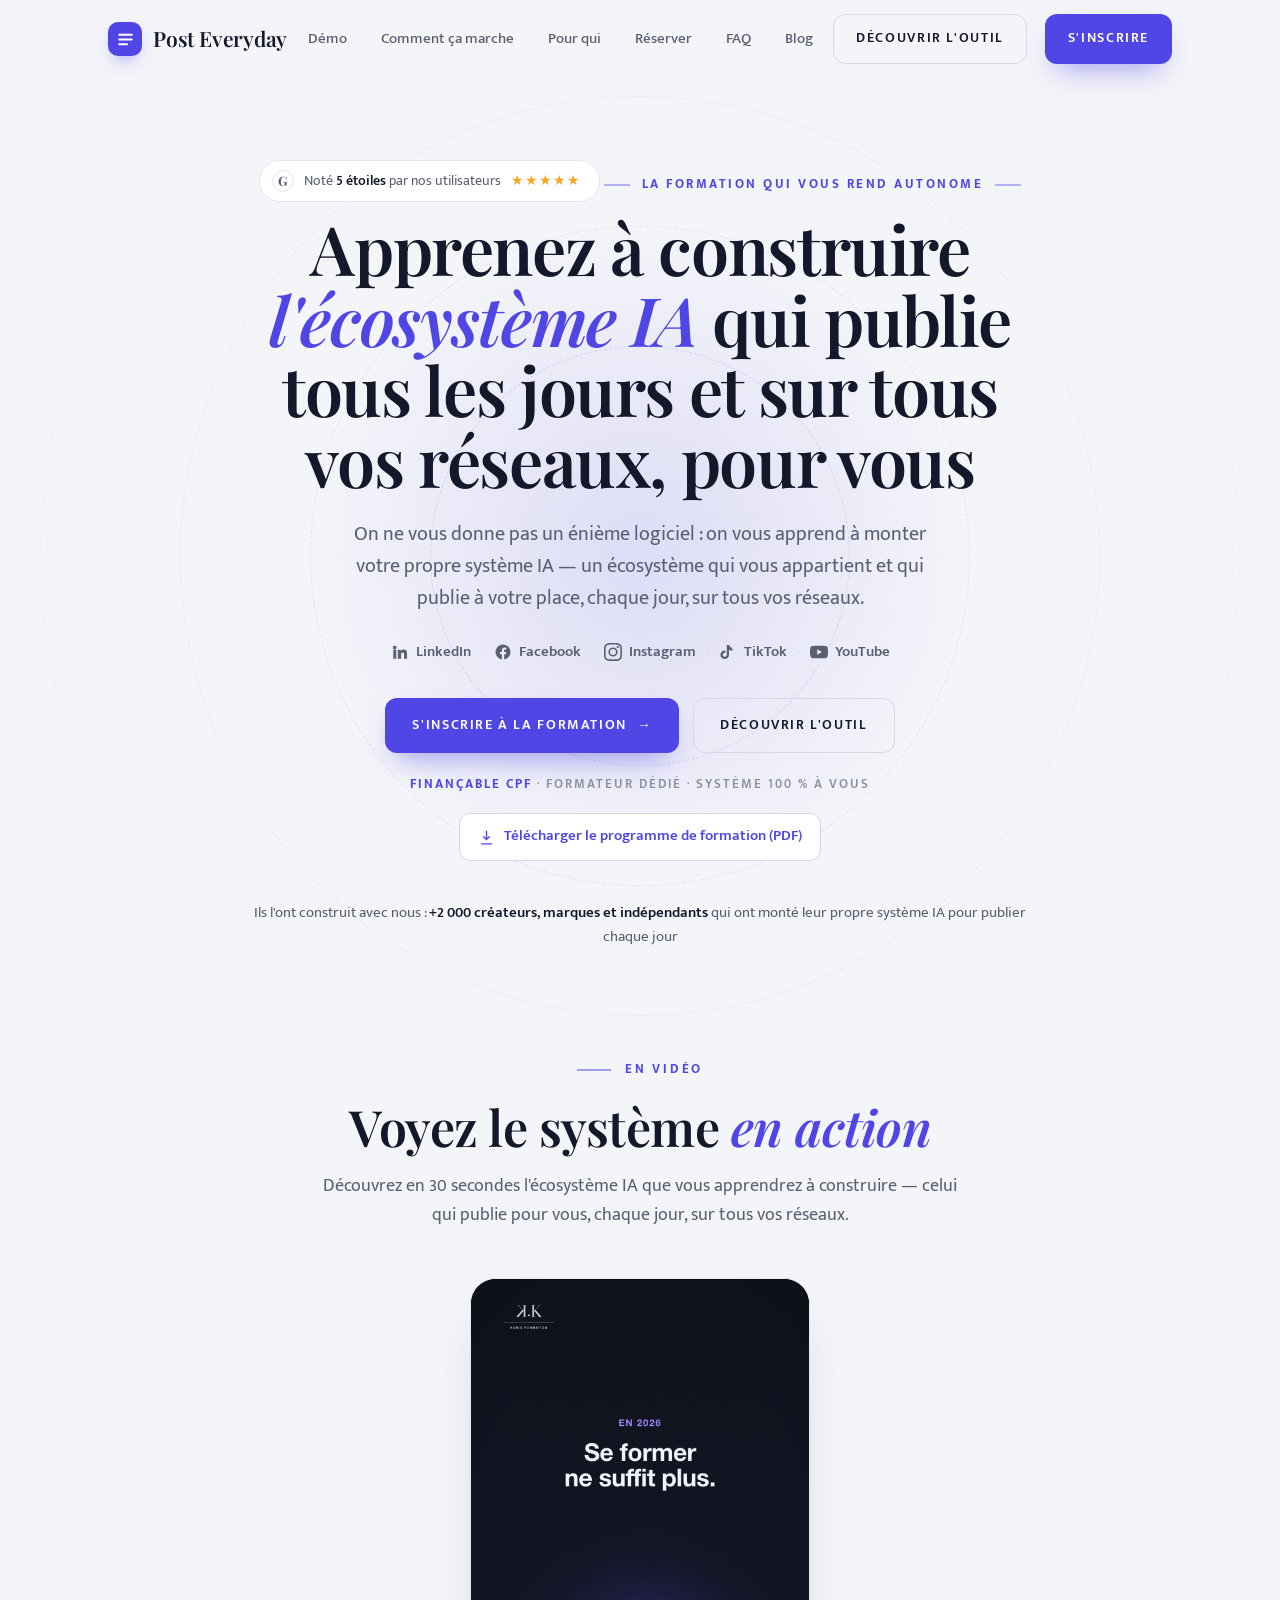
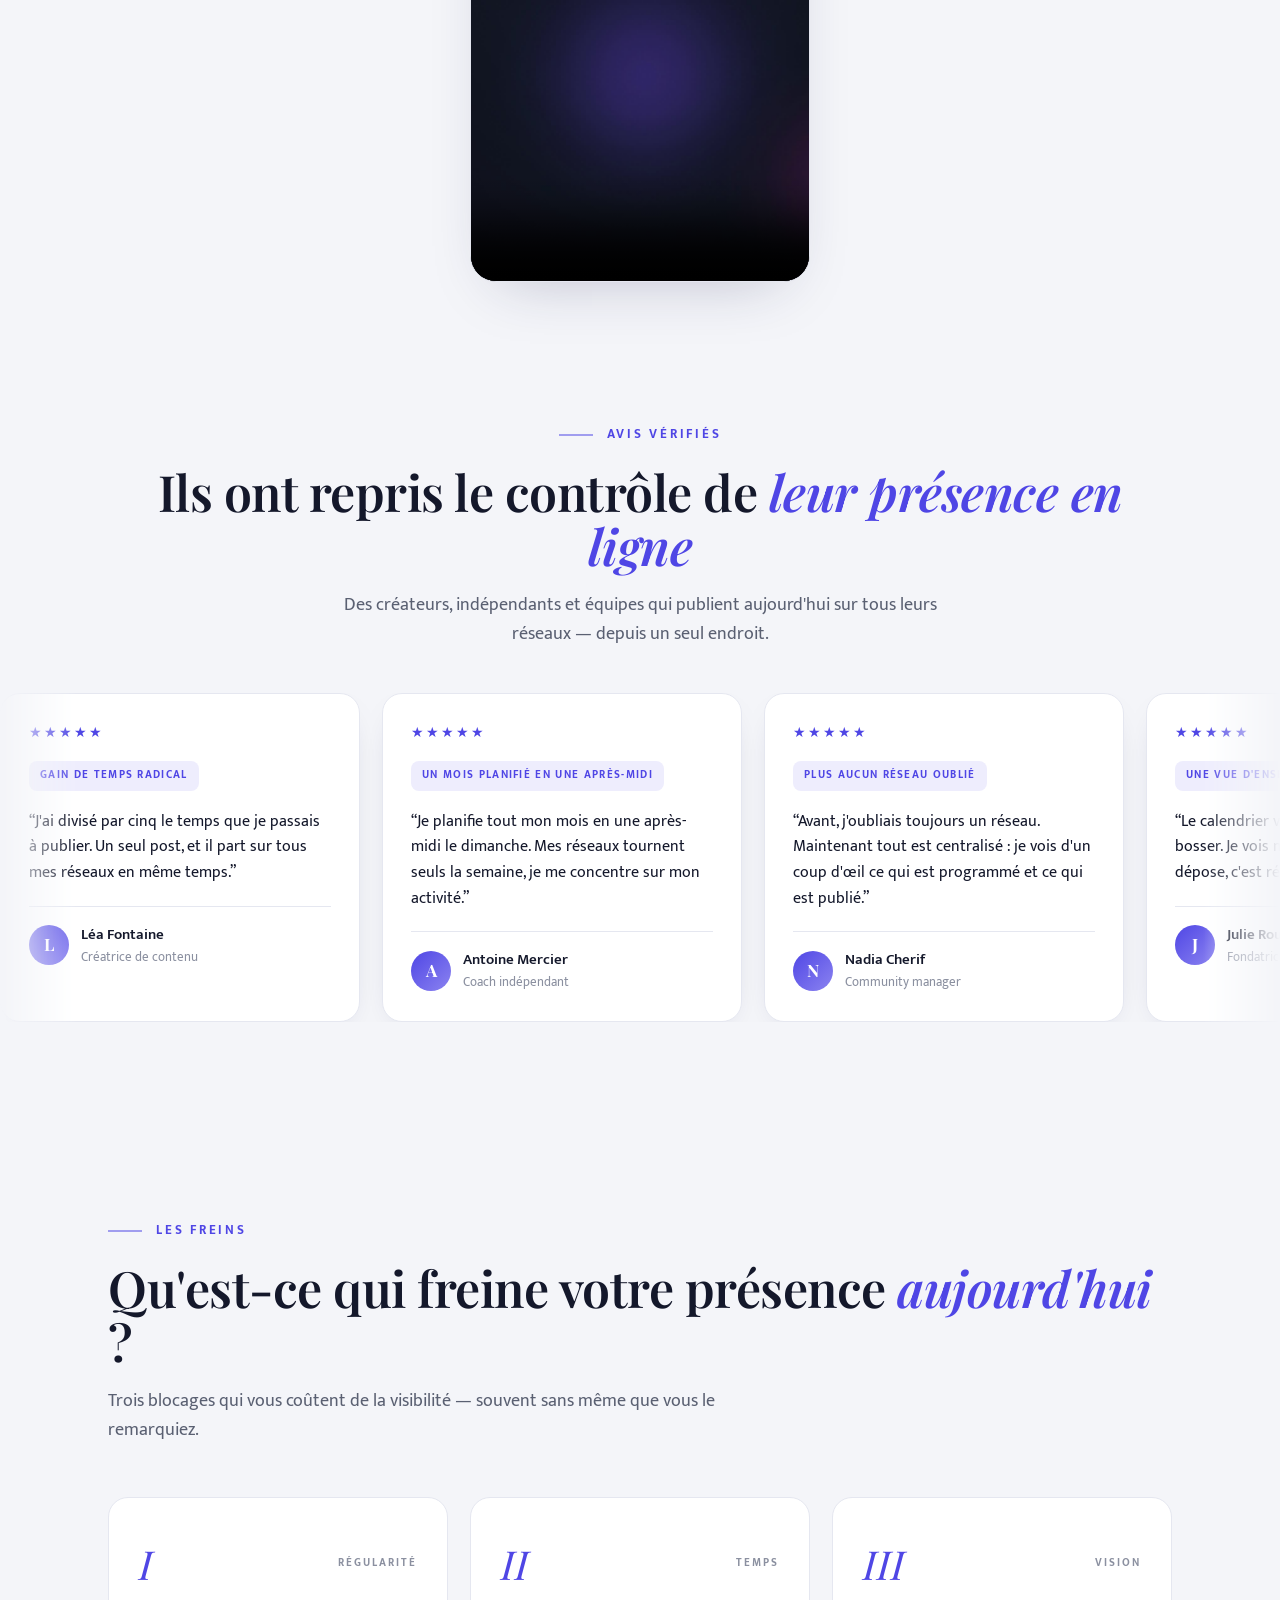
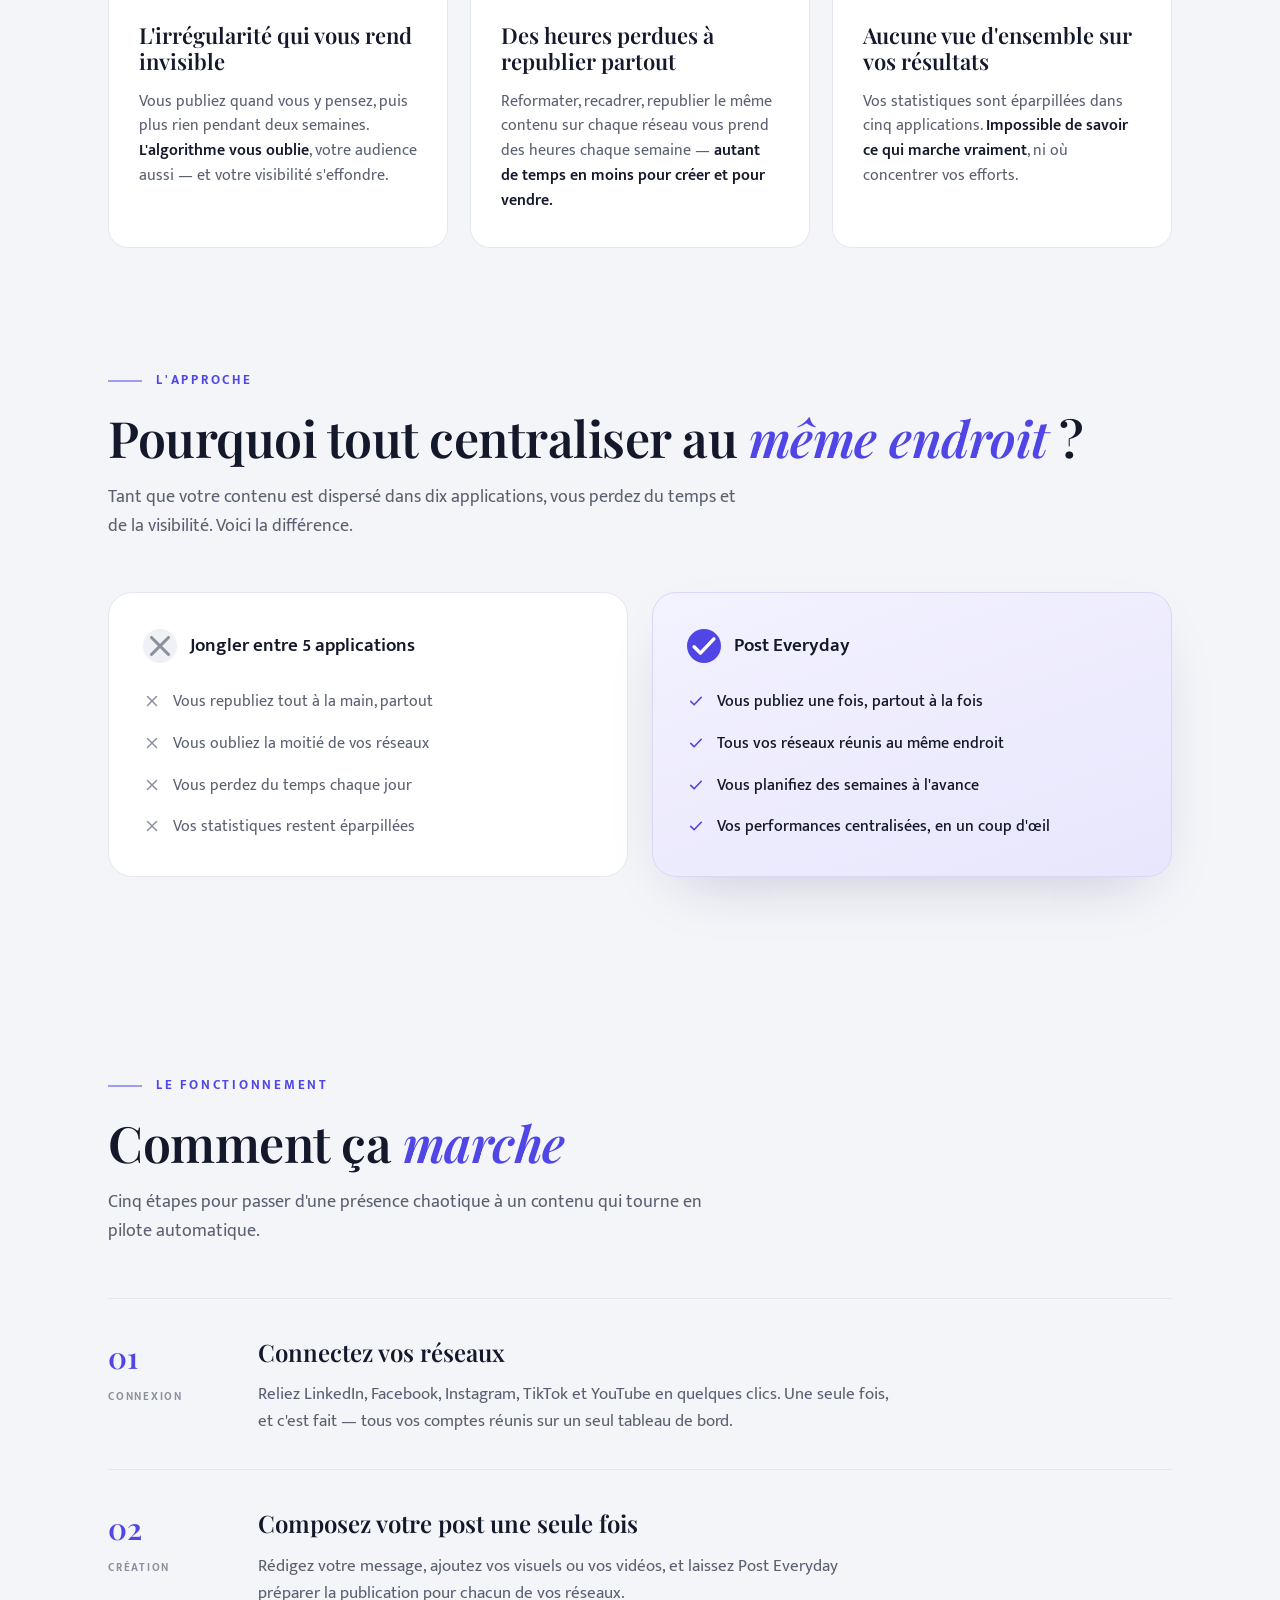
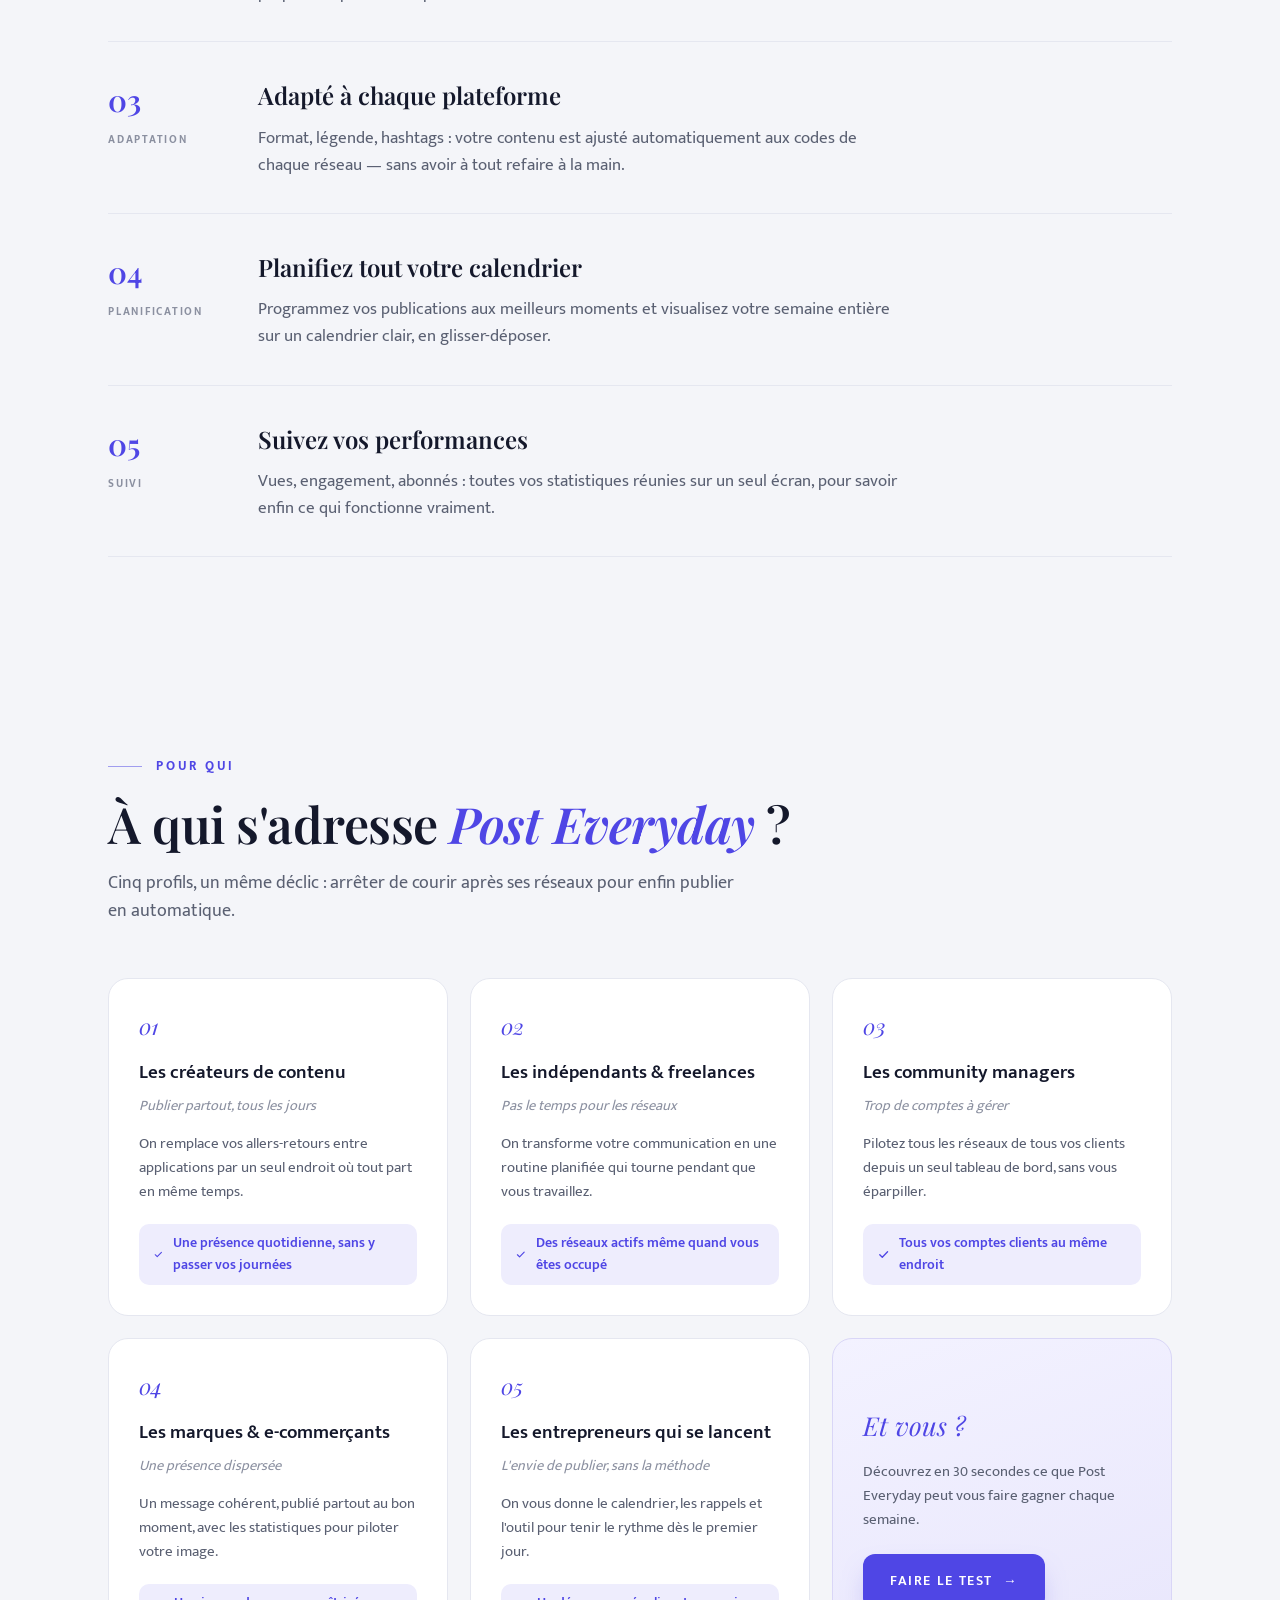
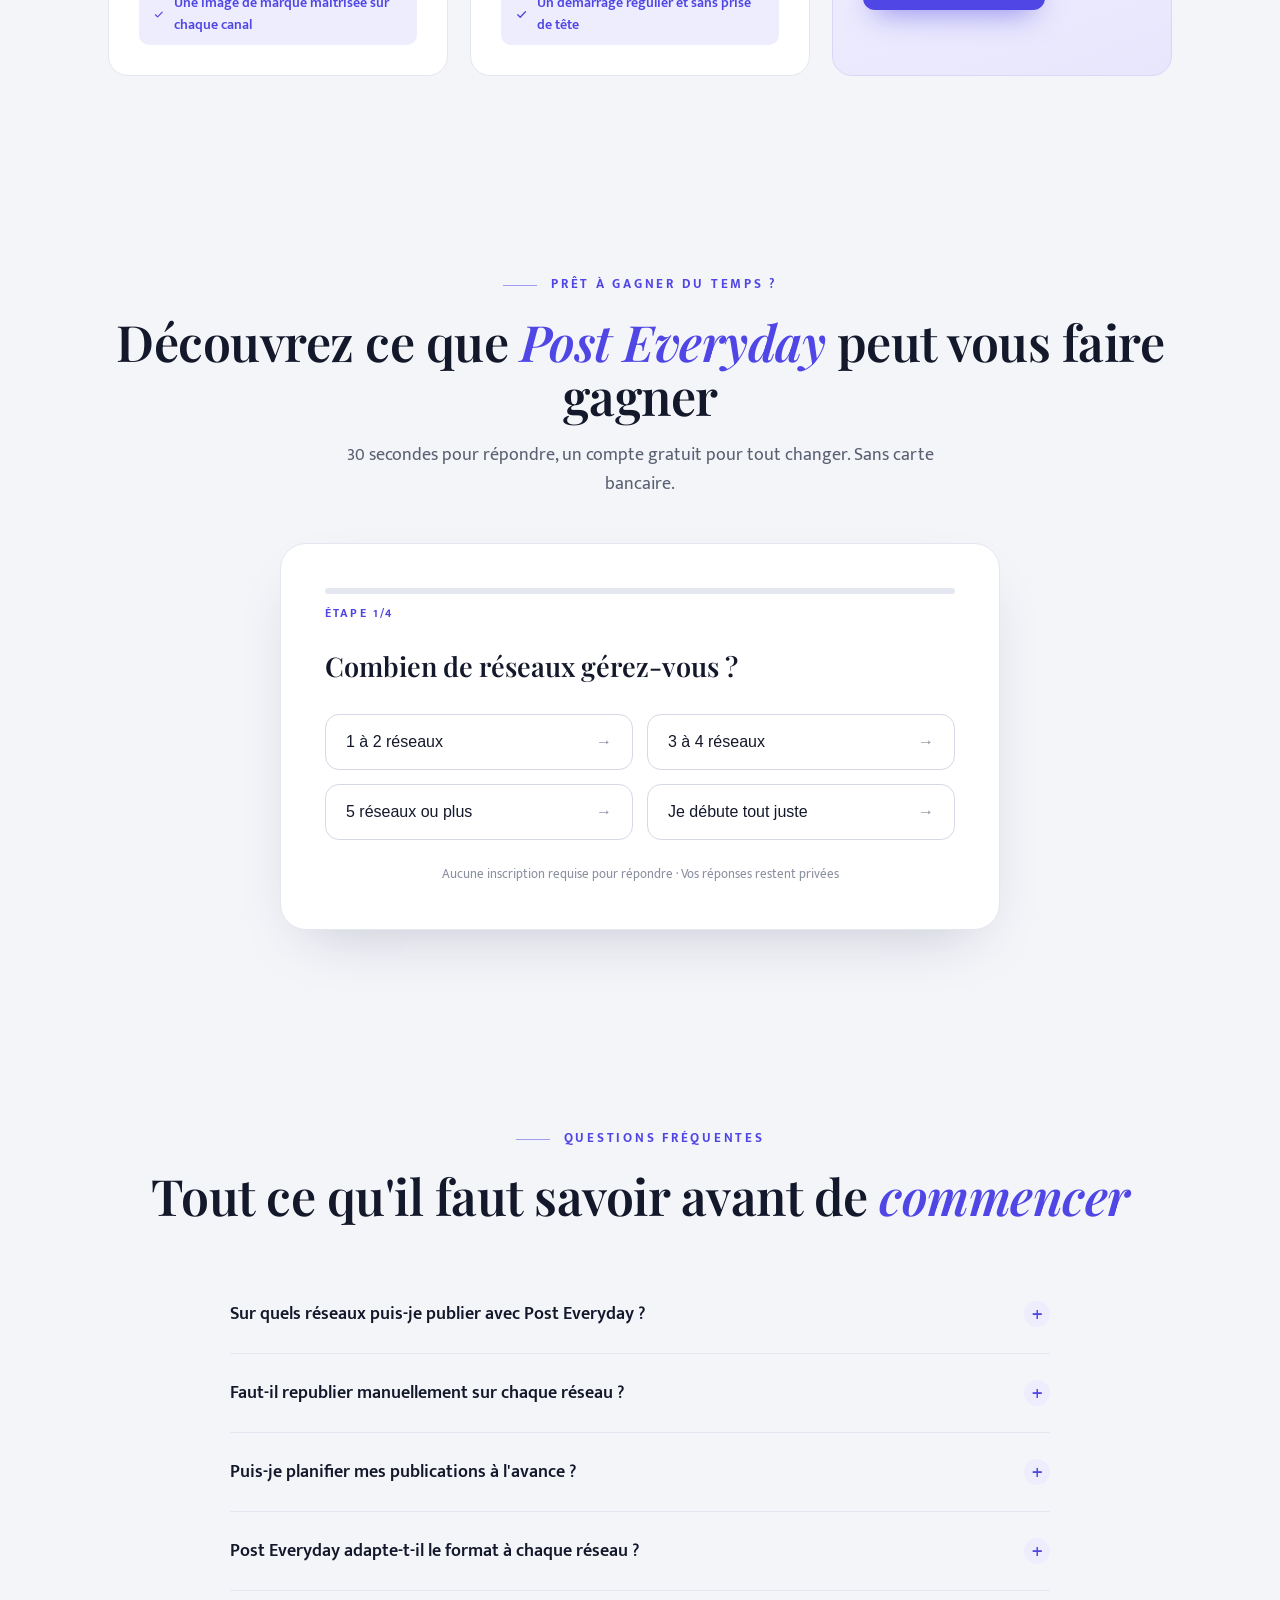
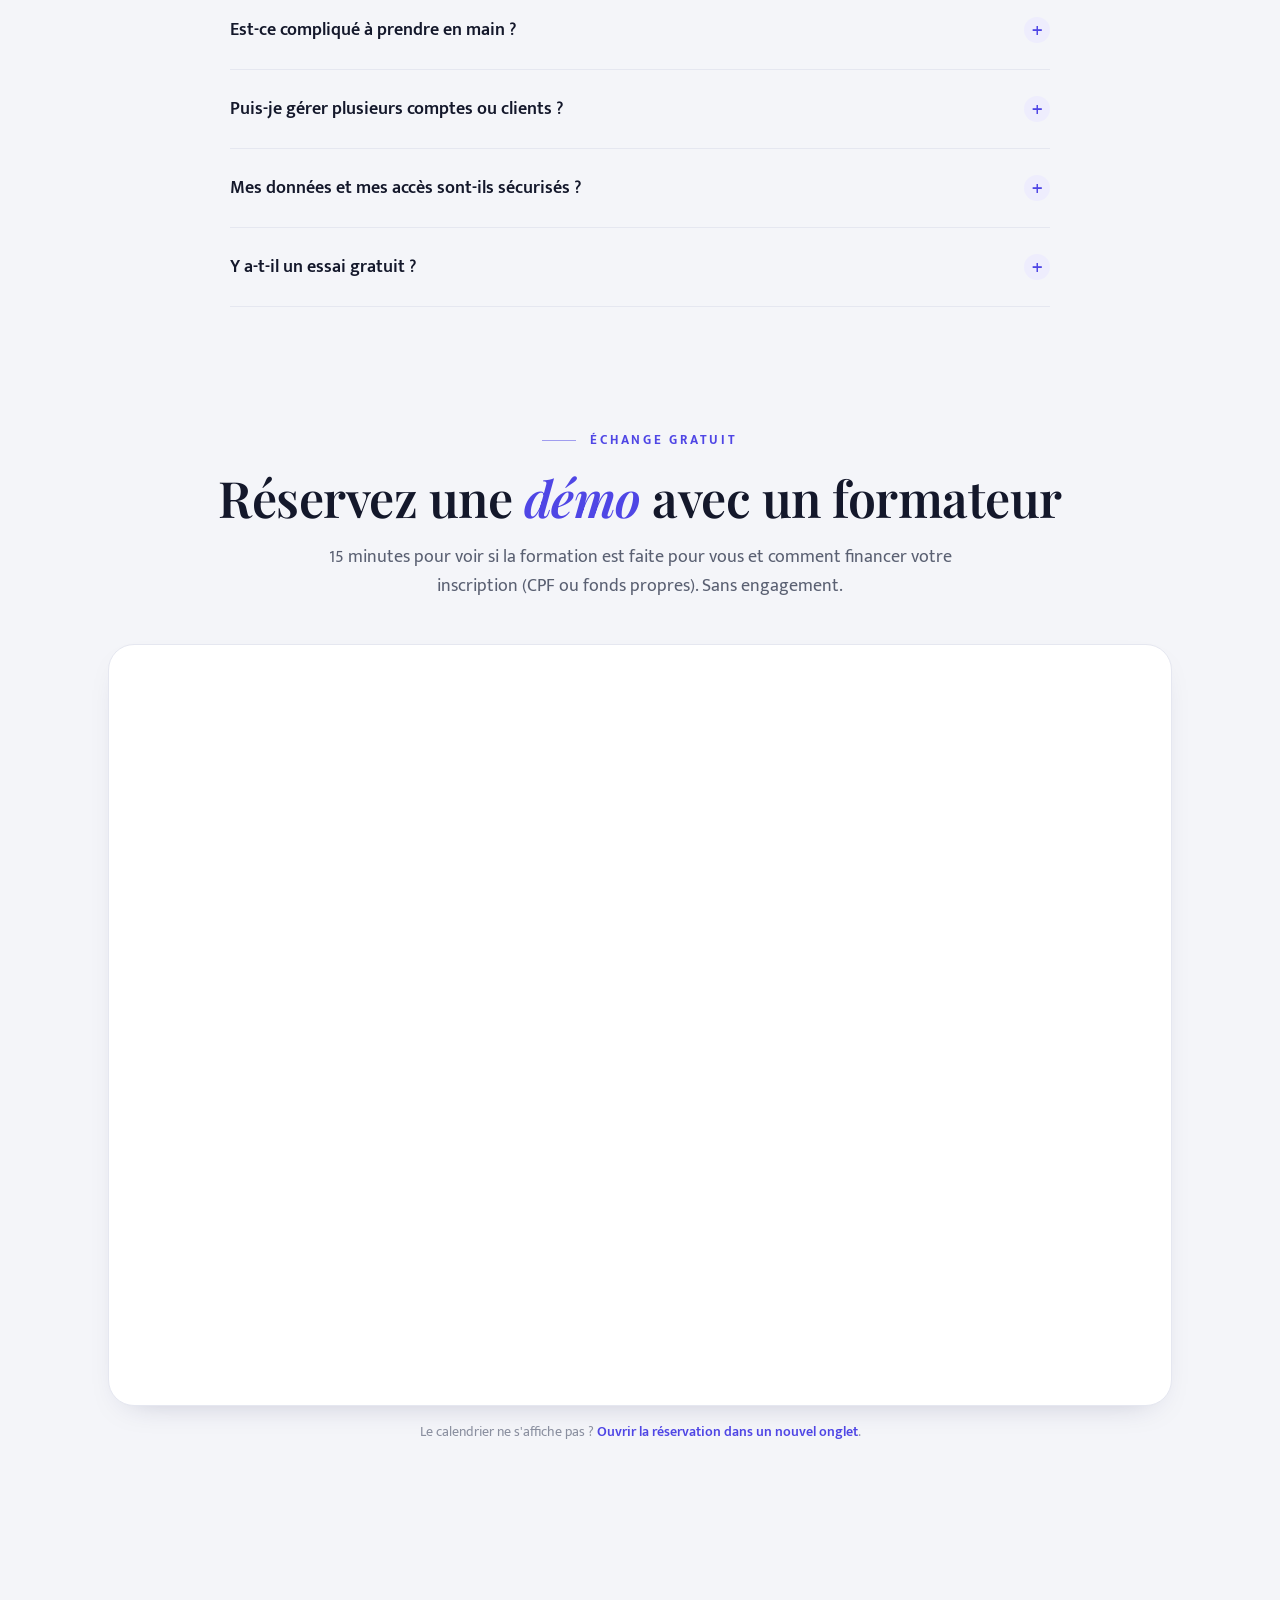
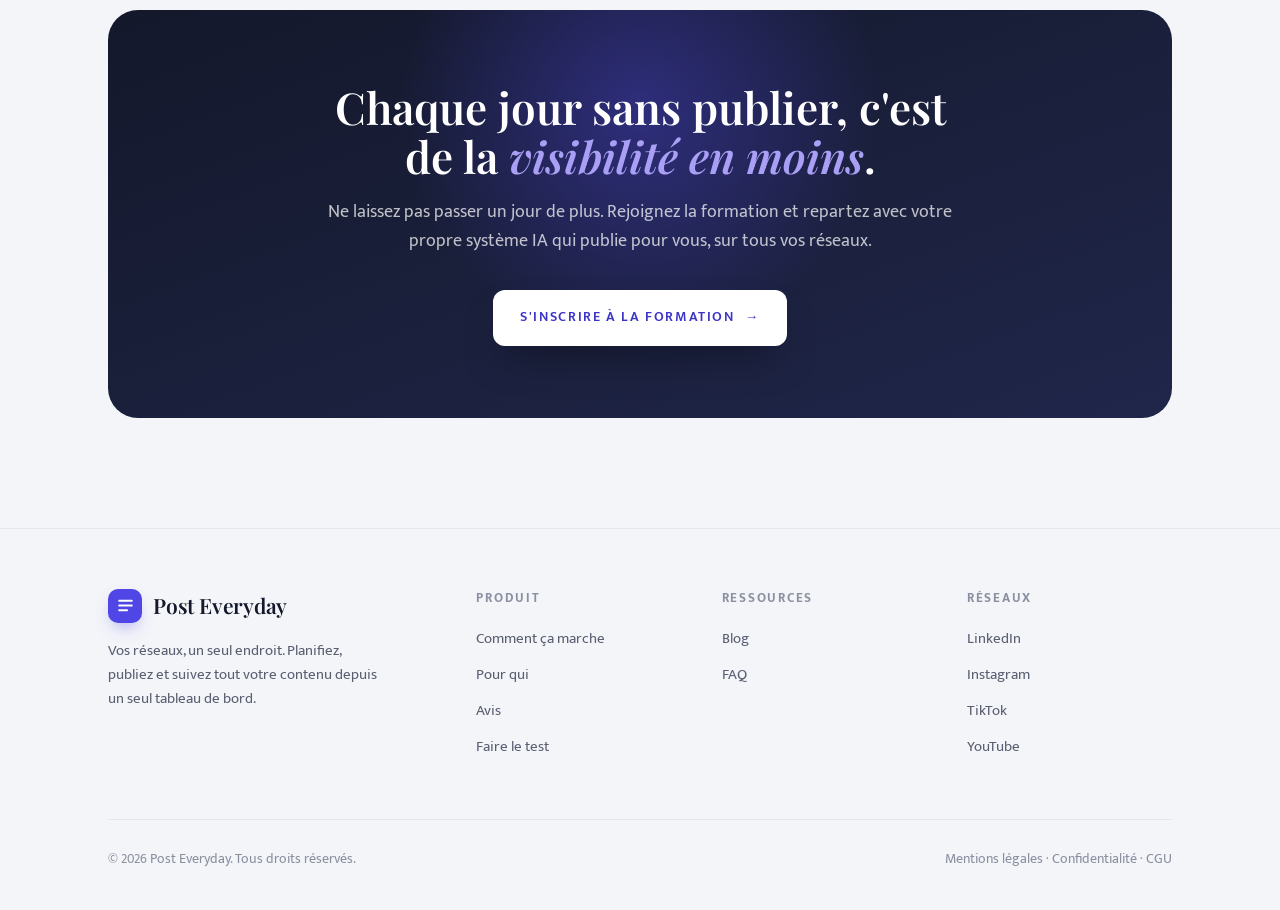
==== commit 5dc4a66e: "Cache-busting de la video demo (v=2)" ====
--- a/index.html
+++ b/index.html
@@ -85,8 +85,8 @@
   </div>
   <div class="wrap">
     <div class="video-frame">
-      <video controls playsinline preload="metadata" poster="assets/demo-poster.jpg">
-        <source src="assets/demo-post-everyday.mp4" type="video/mp4" />
+      <video controls playsinline preload="metadata" poster="assets/demo-poster.jpg?v=2">
+        <source src="assets/demo-post-everyday.mp4?v=2" type="video/mp4" />
         Votre navigateur ne prend pas en charge la lecture vidéo.
       </video>
     </div>
--- a/styles.css
+++ b/styles.css
@@ -254,8 +254,9 @@
 .prog-link svg{width:17px;height:17px}
 
 /* ============ video demo ============ */
-.video-frame{margin-top:48px;border-radius:26px;overflow:hidden;border:1px solid var(--line);box-shadow:var(--shadow);background:#000;position:relative;aspect-ratio:16/9}
+.video-frame{margin:48px auto 0;max-width:340px;border-radius:26px;overflow:hidden;border:1px solid var(--line);box-shadow:var(--shadow);background:#000;position:relative;aspect-ratio:9/16}
 .video-frame video{display:block;width:100%;height:100%;object-fit:cover}
+@media(max-width:400px){.video-frame{max-width:92vw}}
 
 /* ============ réserver une démo ============ */
 .demo-book{padding-top:20px}
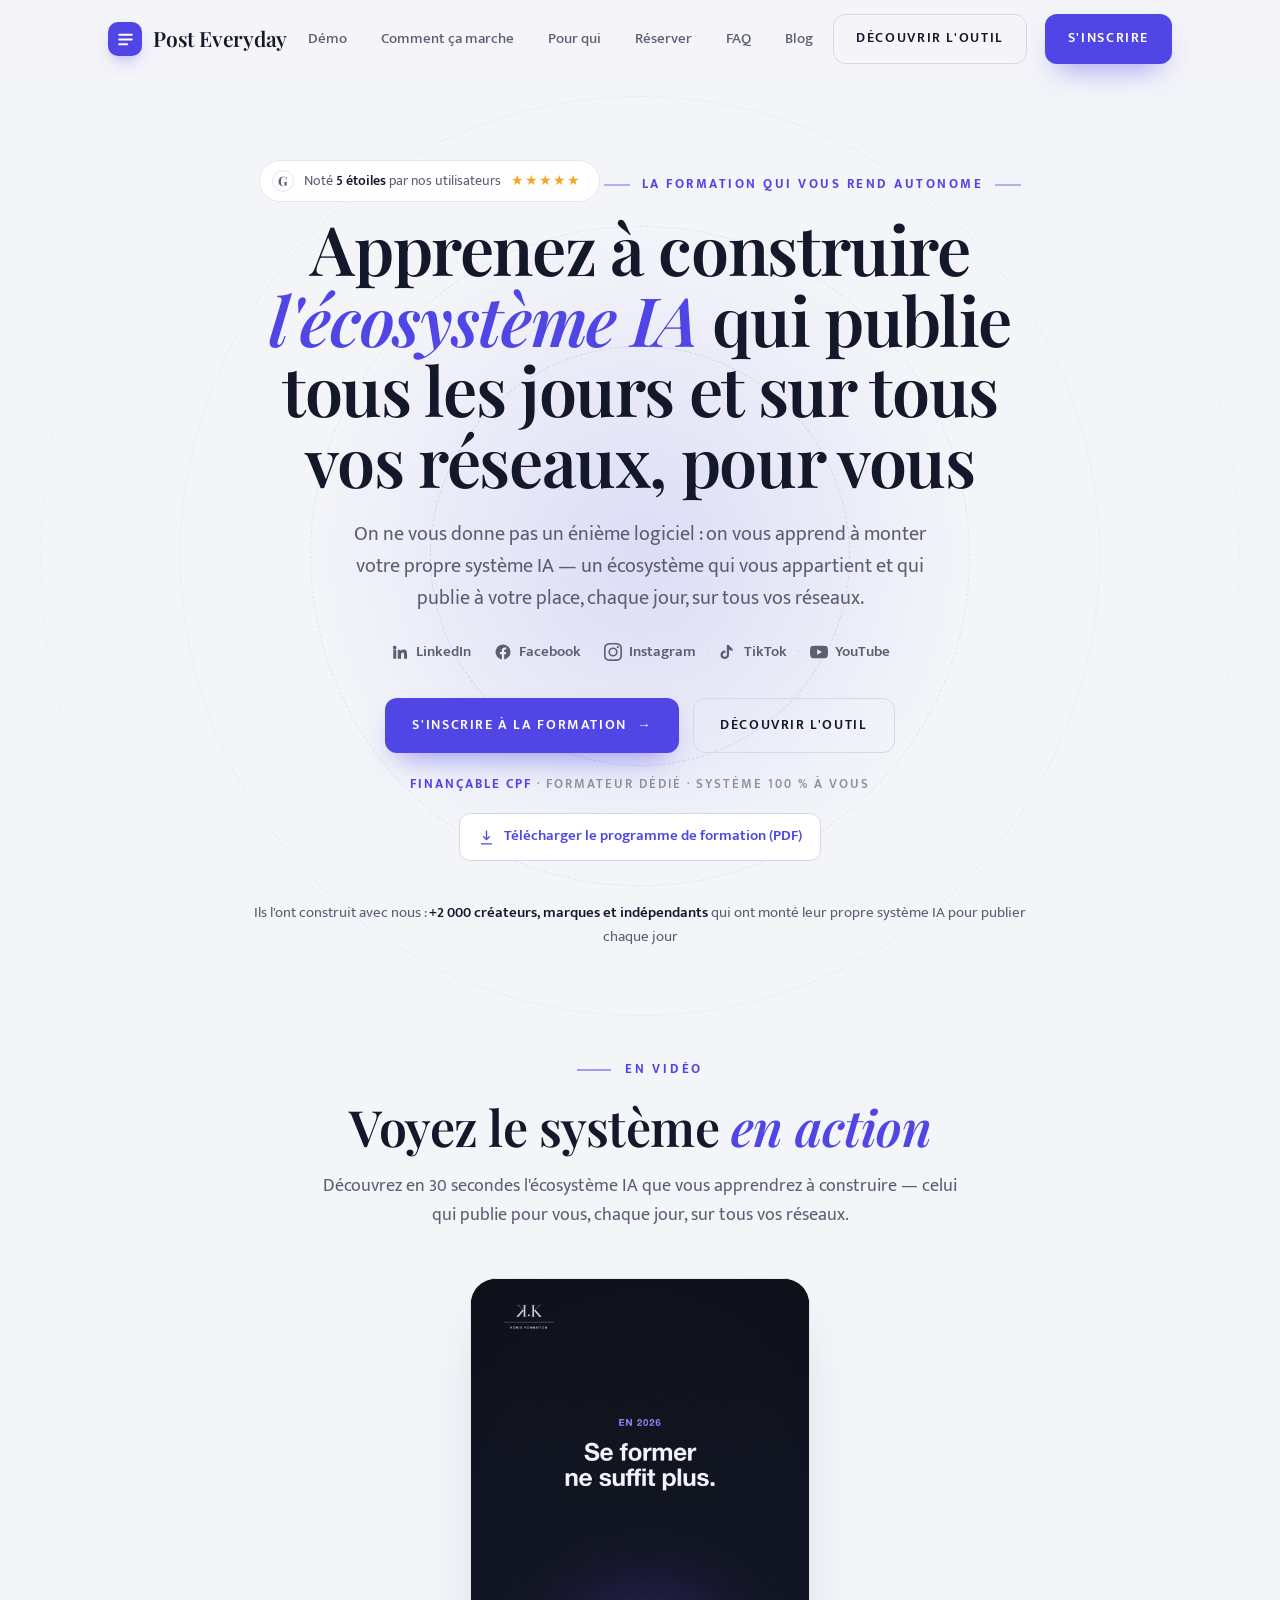
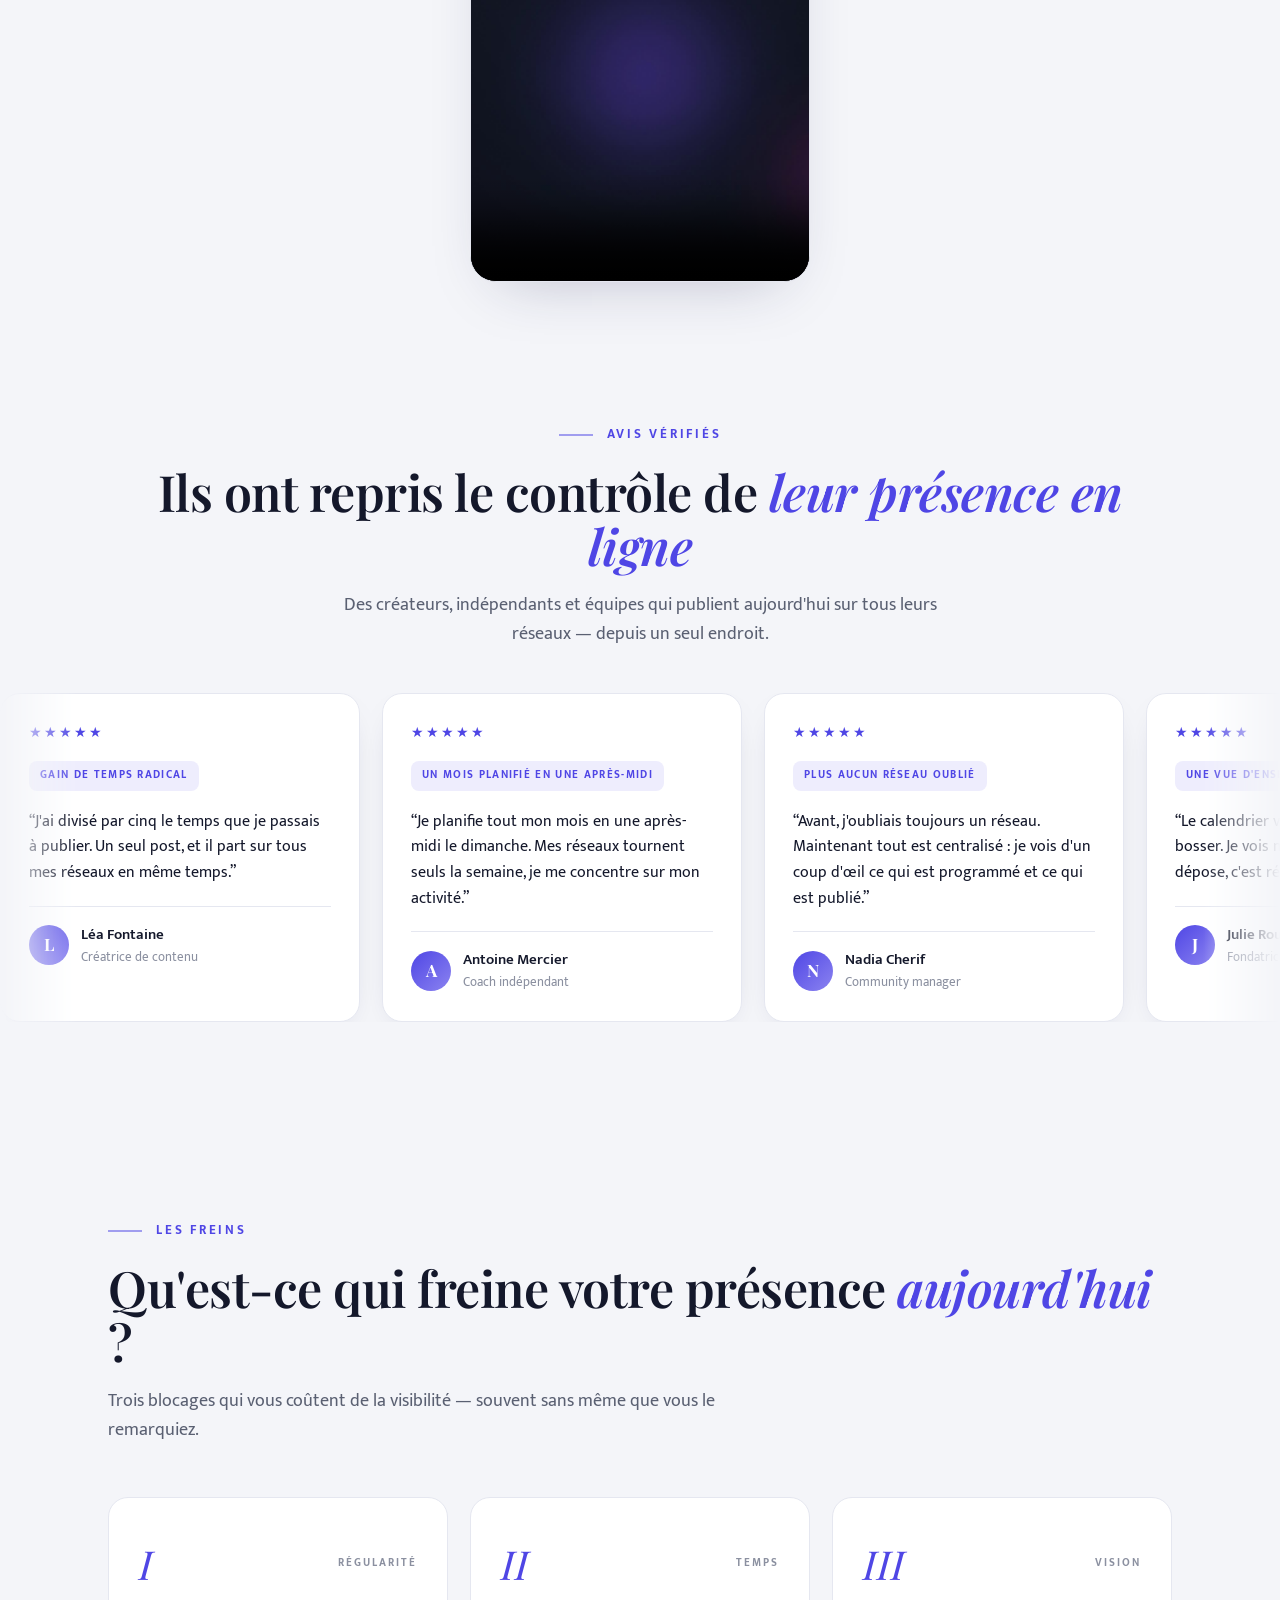
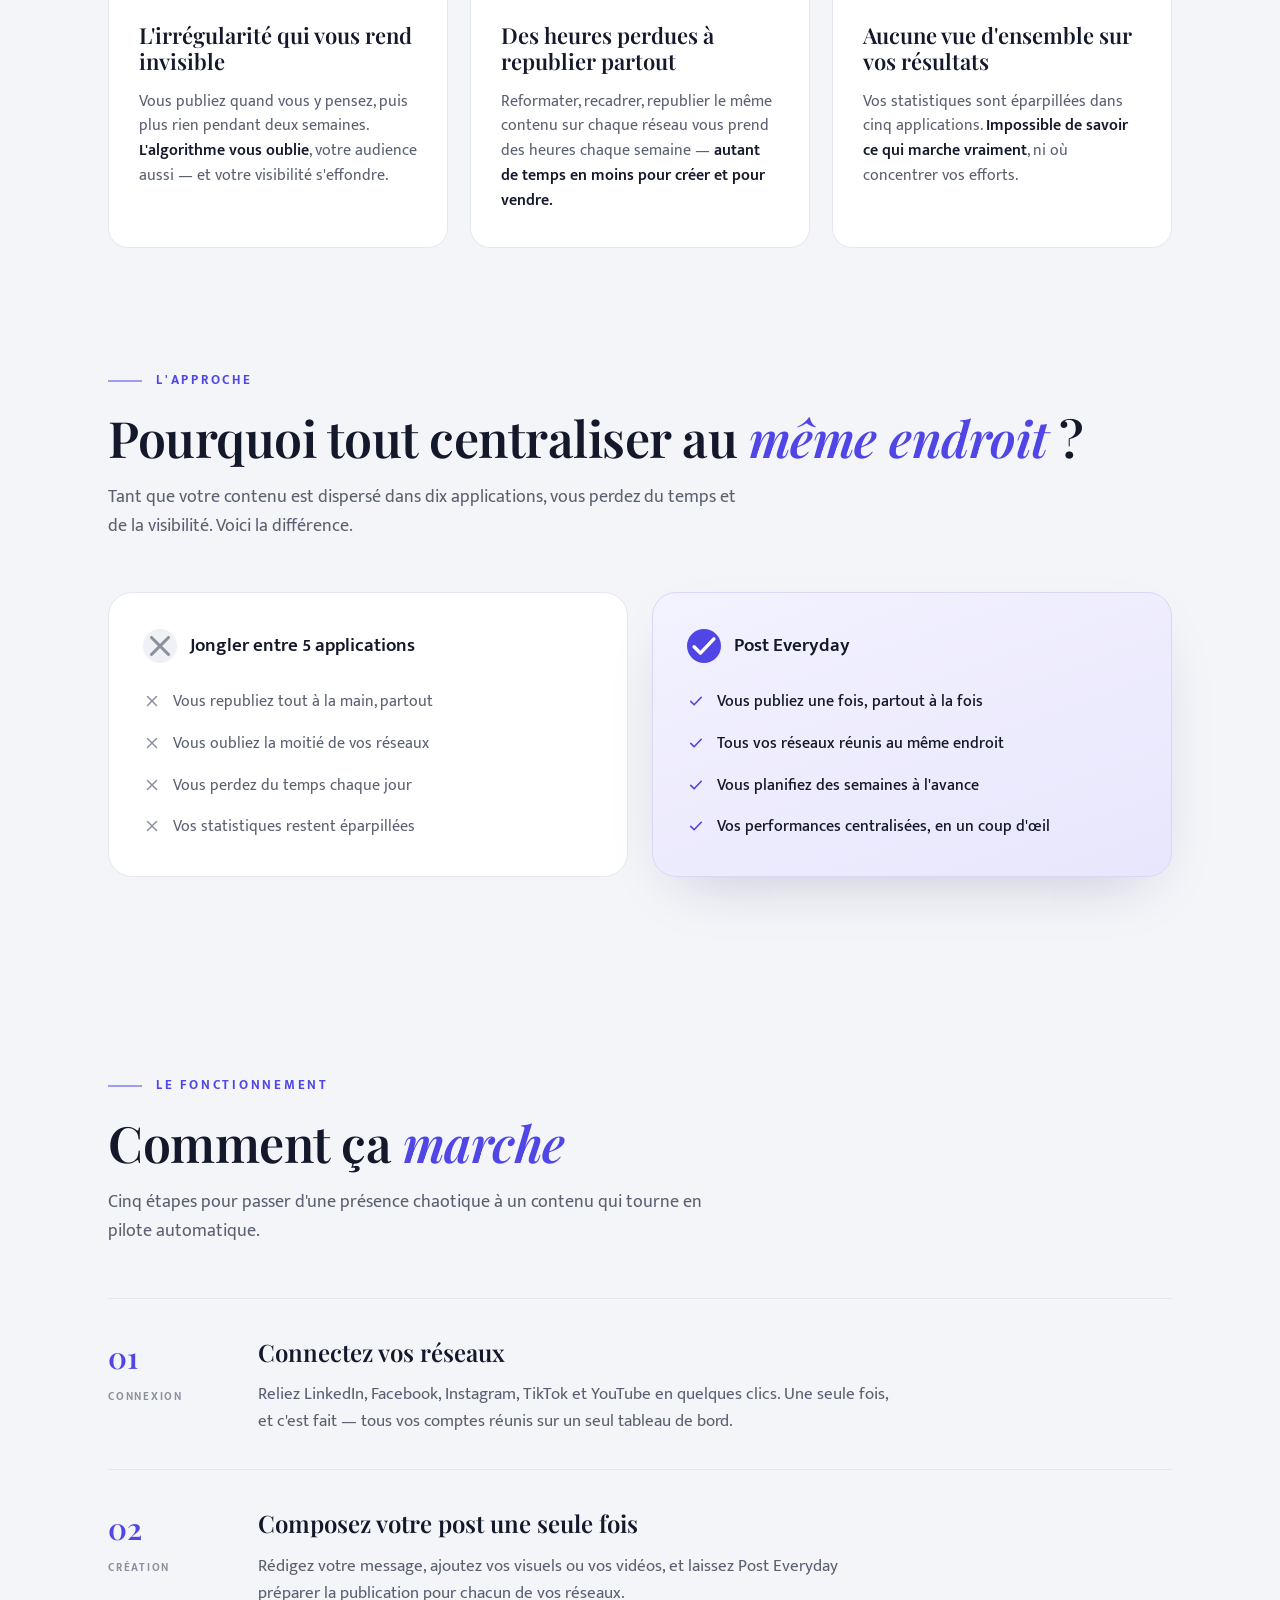
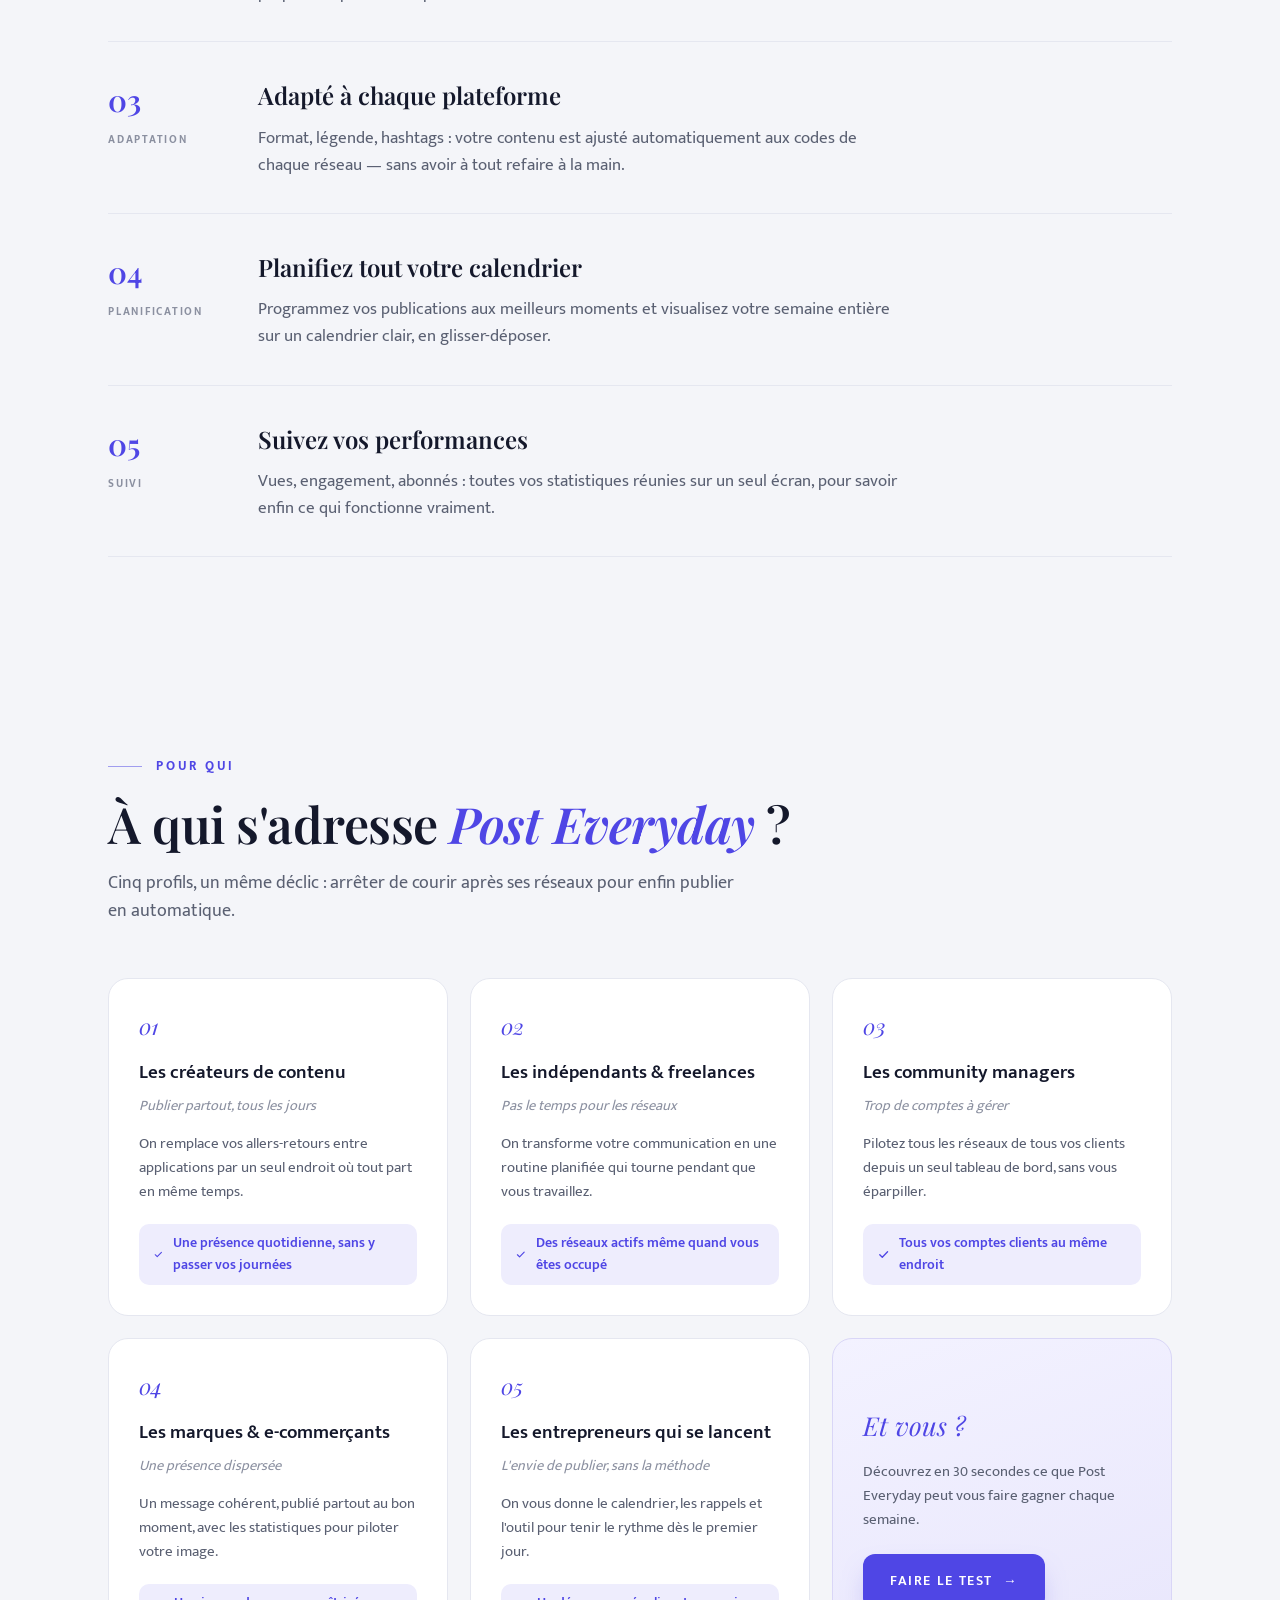
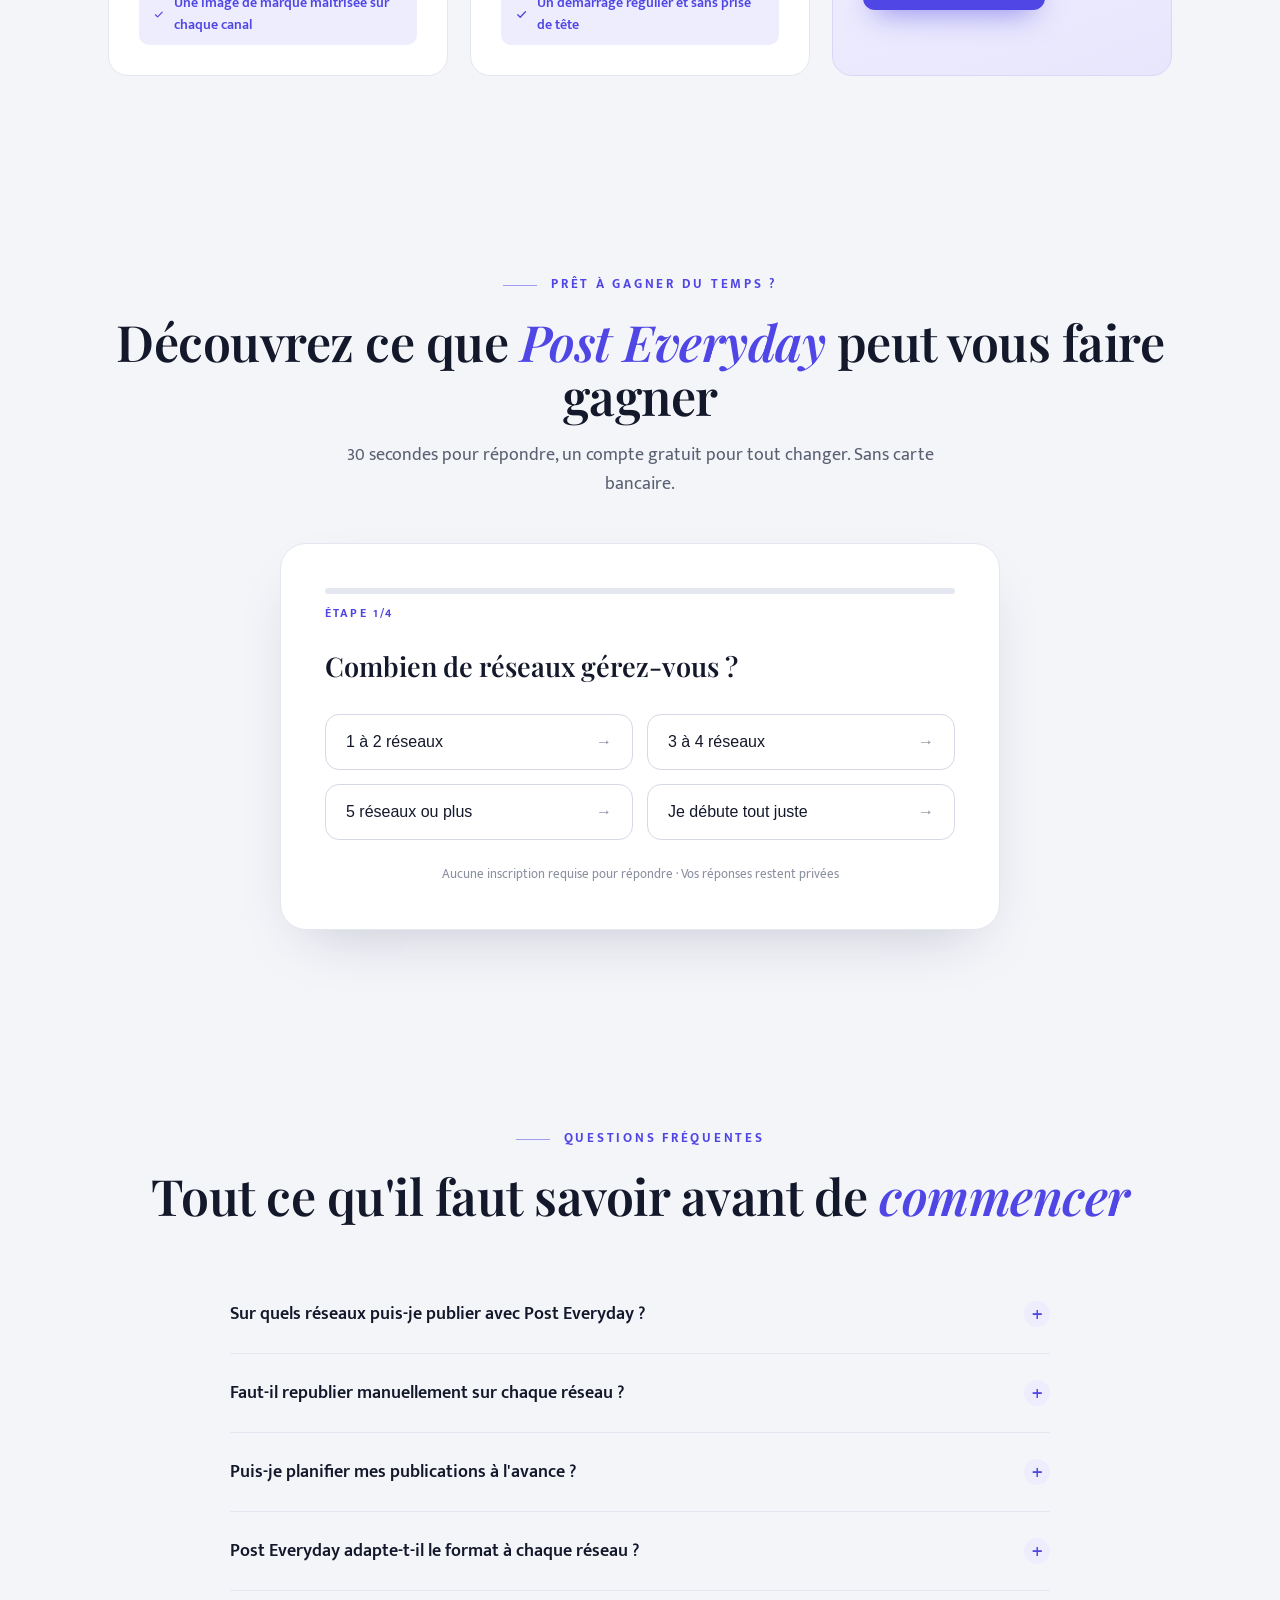
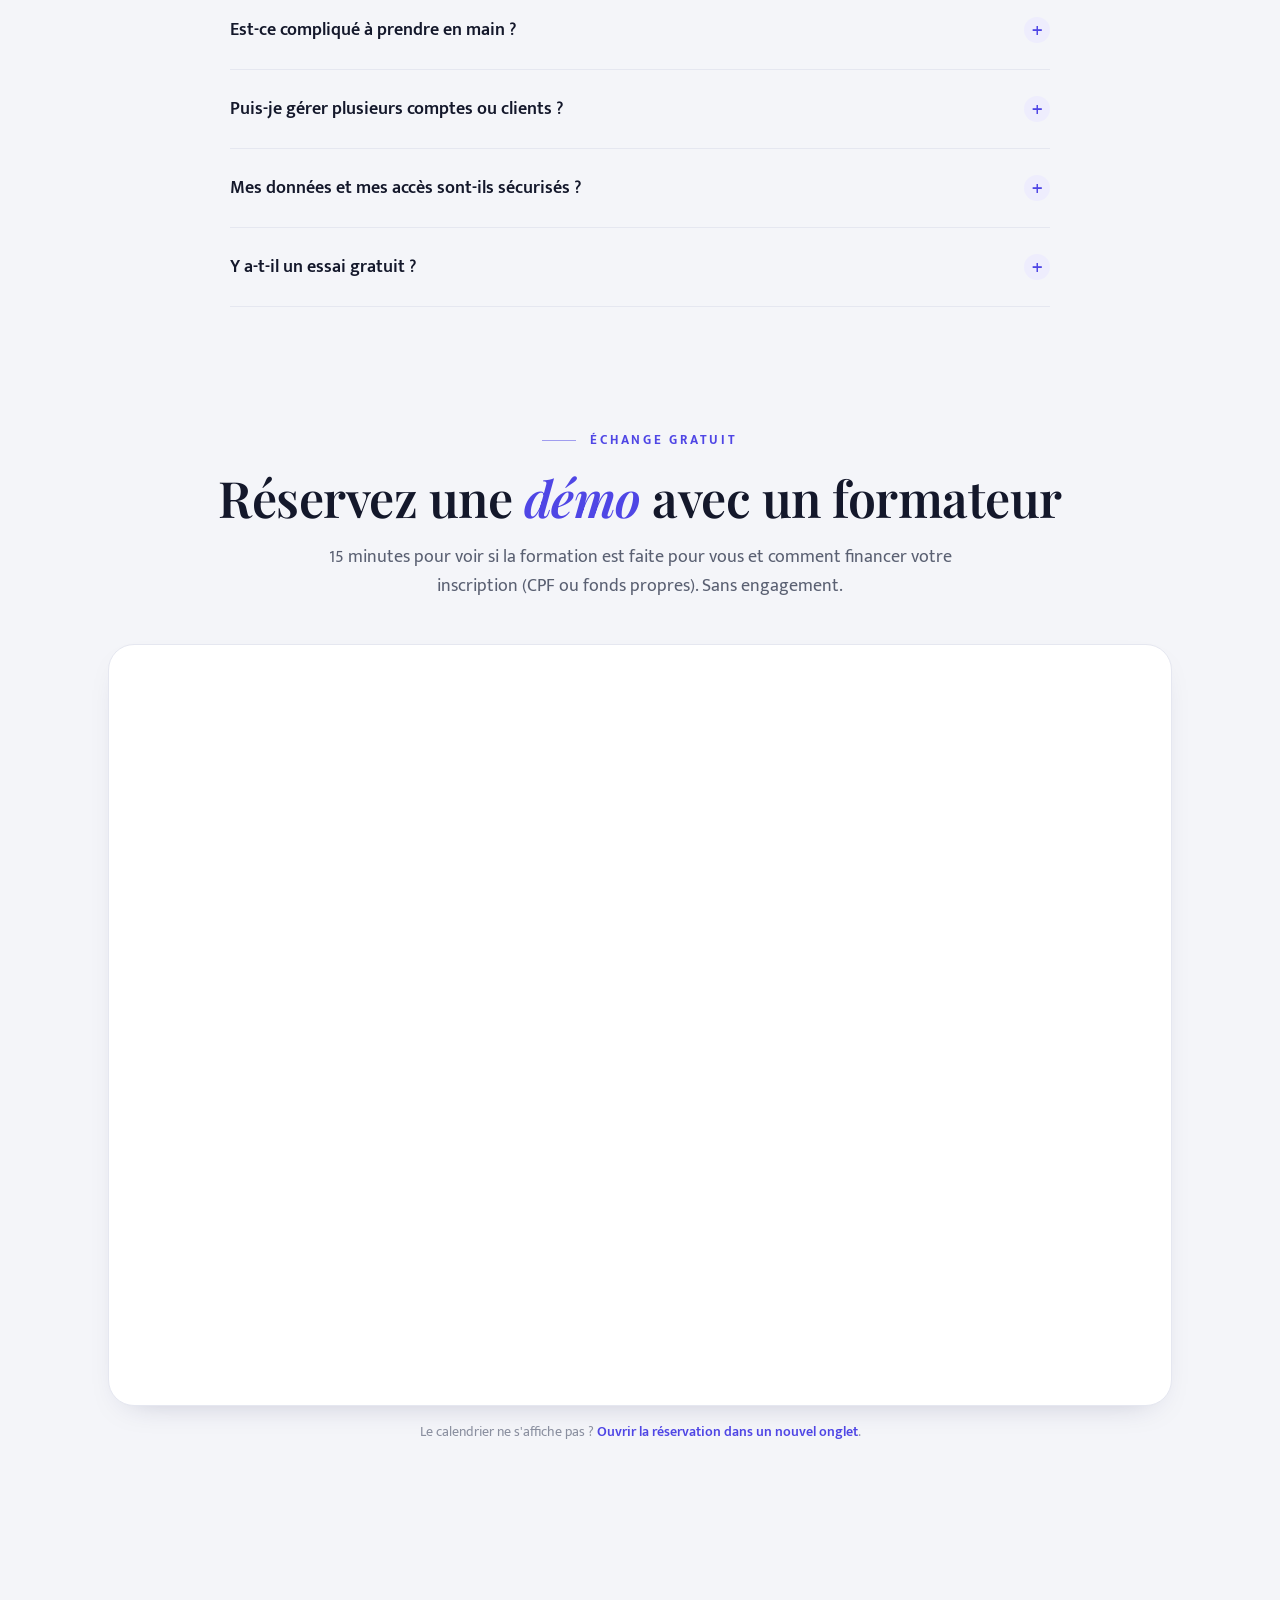
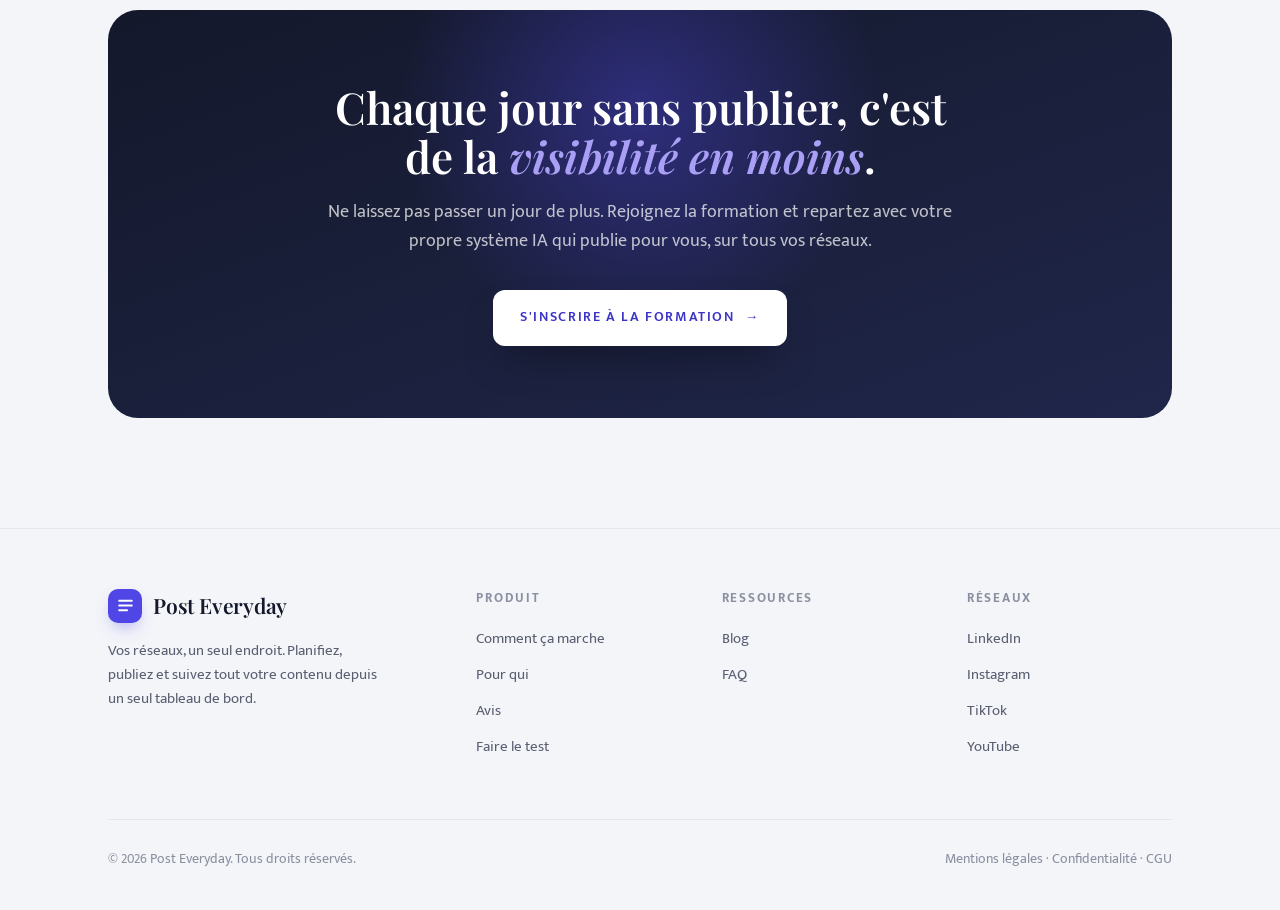
==== commit bc772127: "Cache-busting CSS (v=3) + video object-fit contain (visible entierement)" ====
--- a/index.html
+++ b/index.html
@@ -8,7 +8,7 @@
 <link rel="preconnect" href="https://fonts.googleapis.com">
 <link rel="preconnect" href="https://fonts.gstatic.com" crossorigin>
 <link href="https://fonts.googleapis.com/css2?family=Playfair+Display:ital,wght@0,400;0,500;0,600;0,700;1,400;1,500;1,600&family=Mukta+Mahee:wght@300;400;500;600;700&display=swap" rel="stylesheet">
-<link rel="stylesheet" href="styles.css" />
+<link rel="stylesheet" href="styles.css?v=3" />
 </head>
 <body>
 
--- a/styles.css
+++ b/styles.css
@@ -255,7 +255,7 @@
 
 /* ============ video demo ============ */
 .video-frame{margin:48px auto 0;max-width:340px;border-radius:26px;overflow:hidden;border:1px solid var(--line);box-shadow:var(--shadow);background:#000;position:relative;aspect-ratio:9/16}
-.video-frame video{display:block;width:100%;height:100%;object-fit:cover}
+.video-frame video{display:block;width:100%;height:100%;object-fit:contain}
 @media(max-width:400px){.video-frame{max-width:92vw}}
 
 /* ============ réserver une démo ============ */
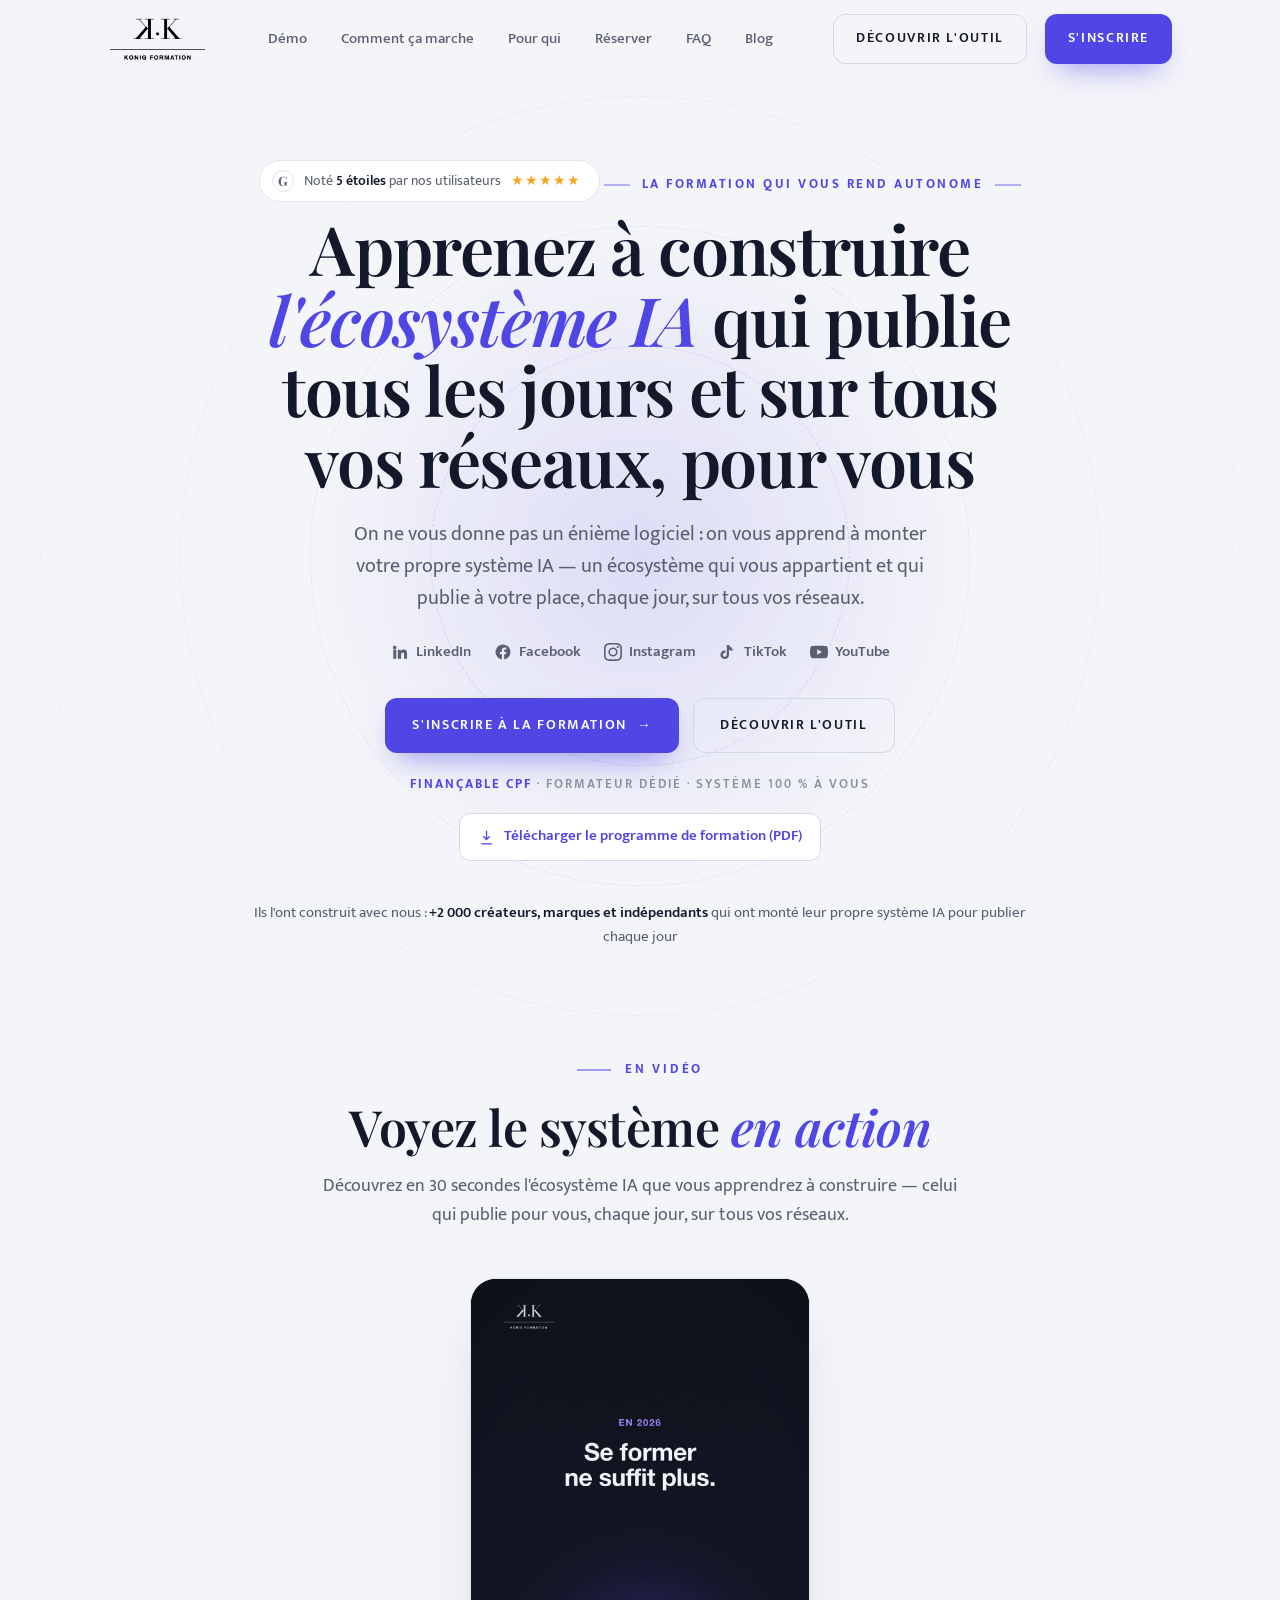
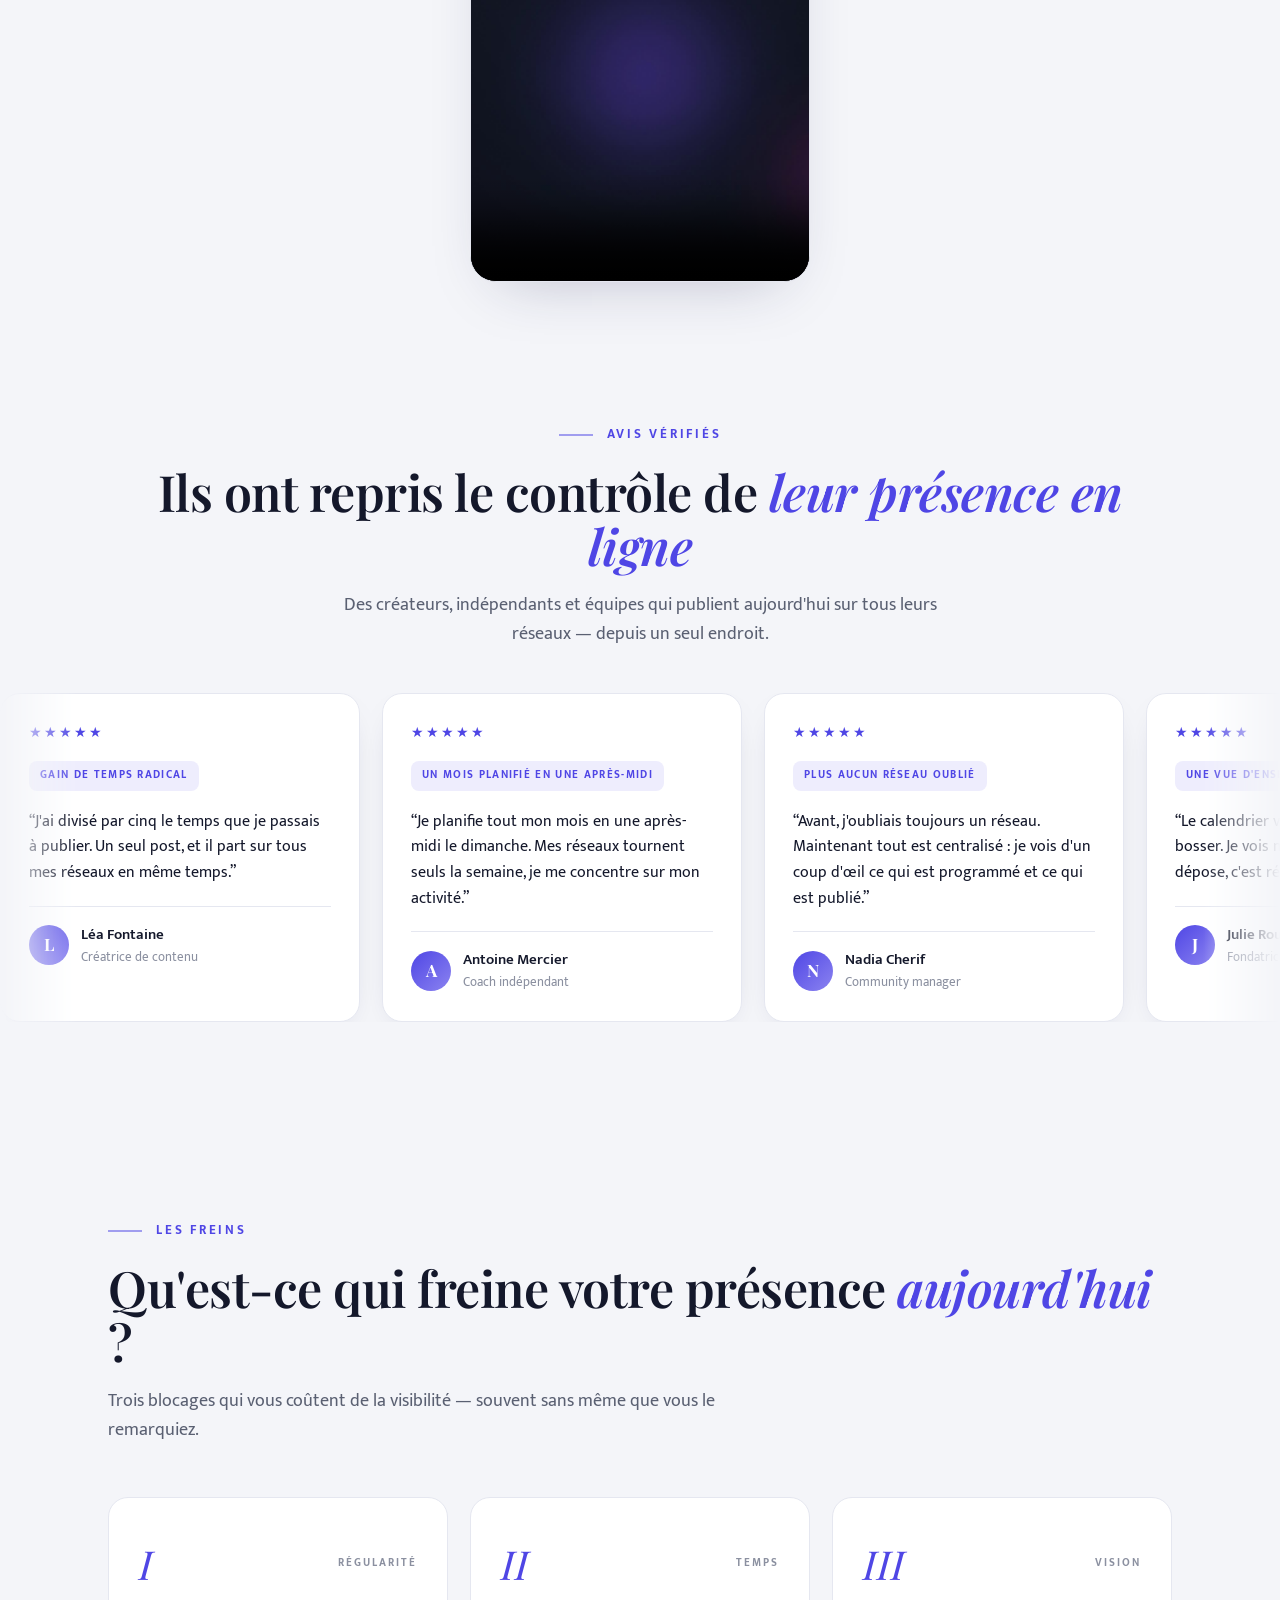
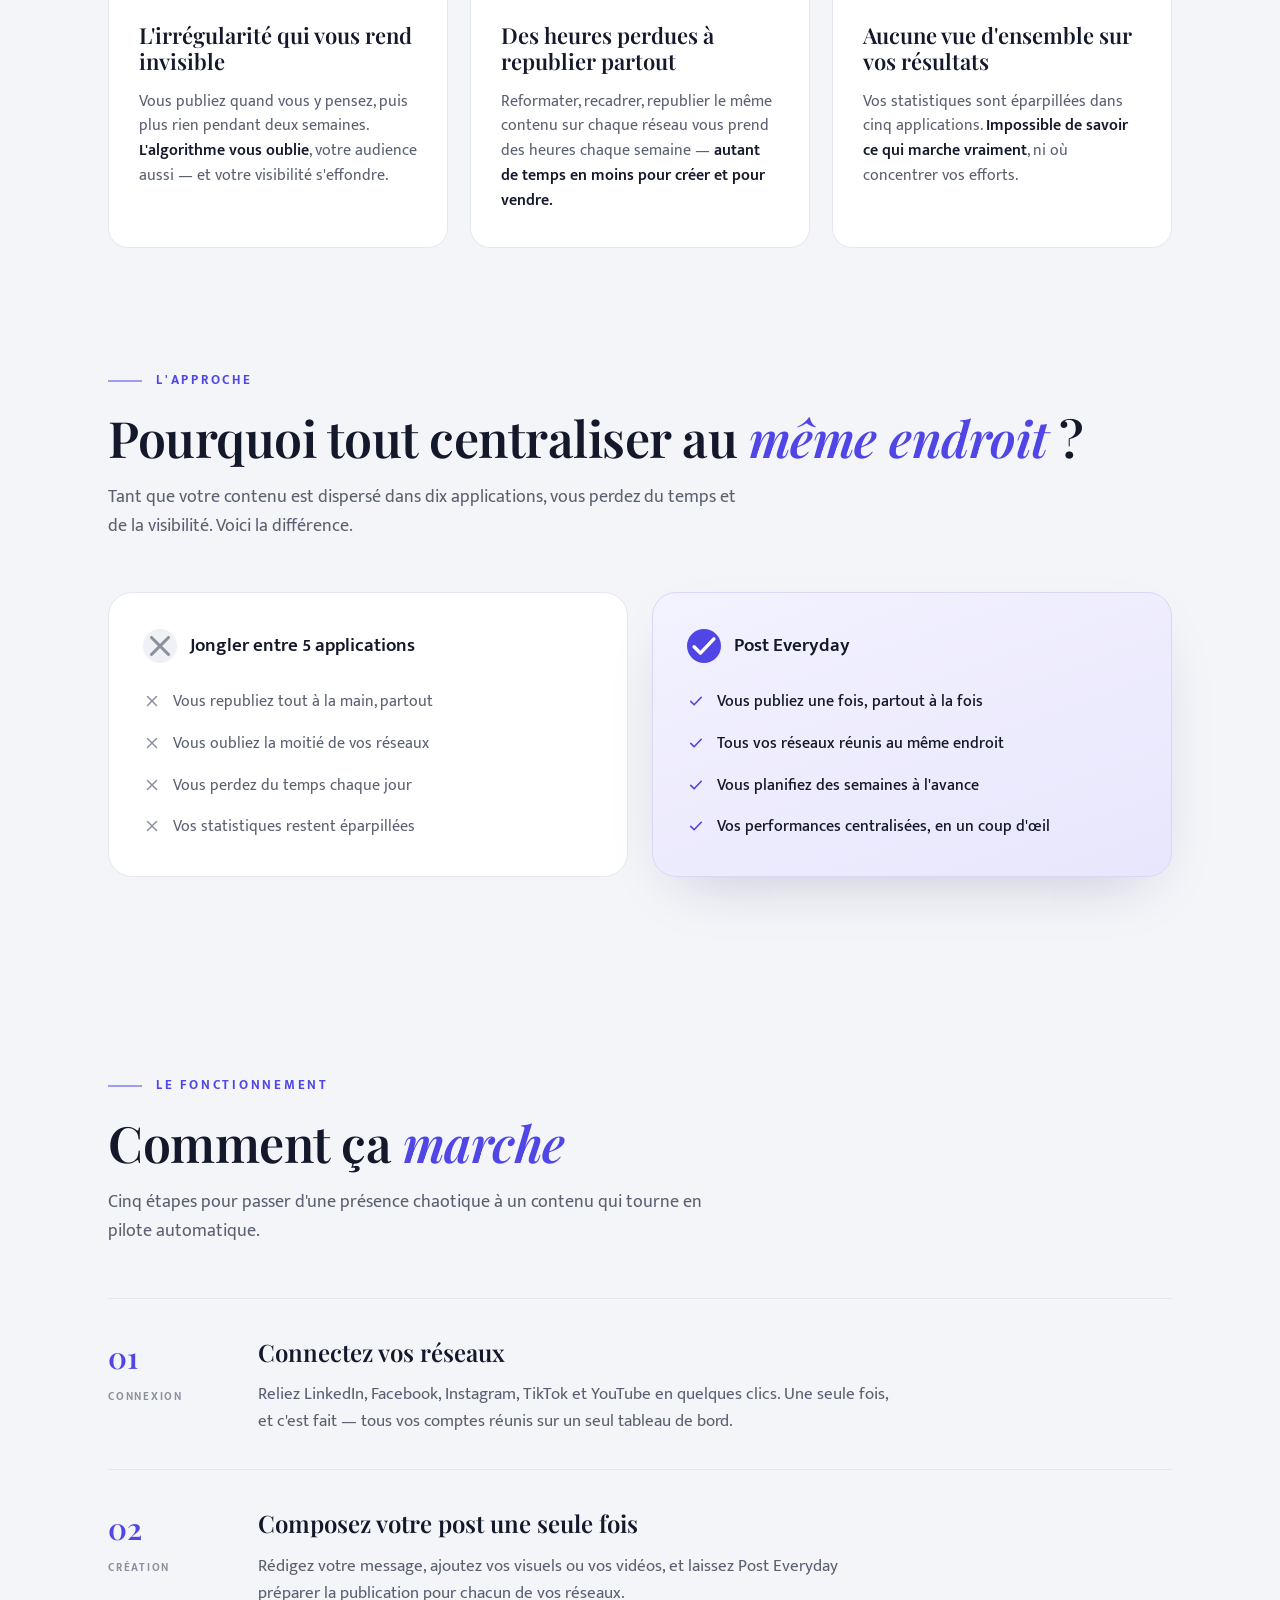
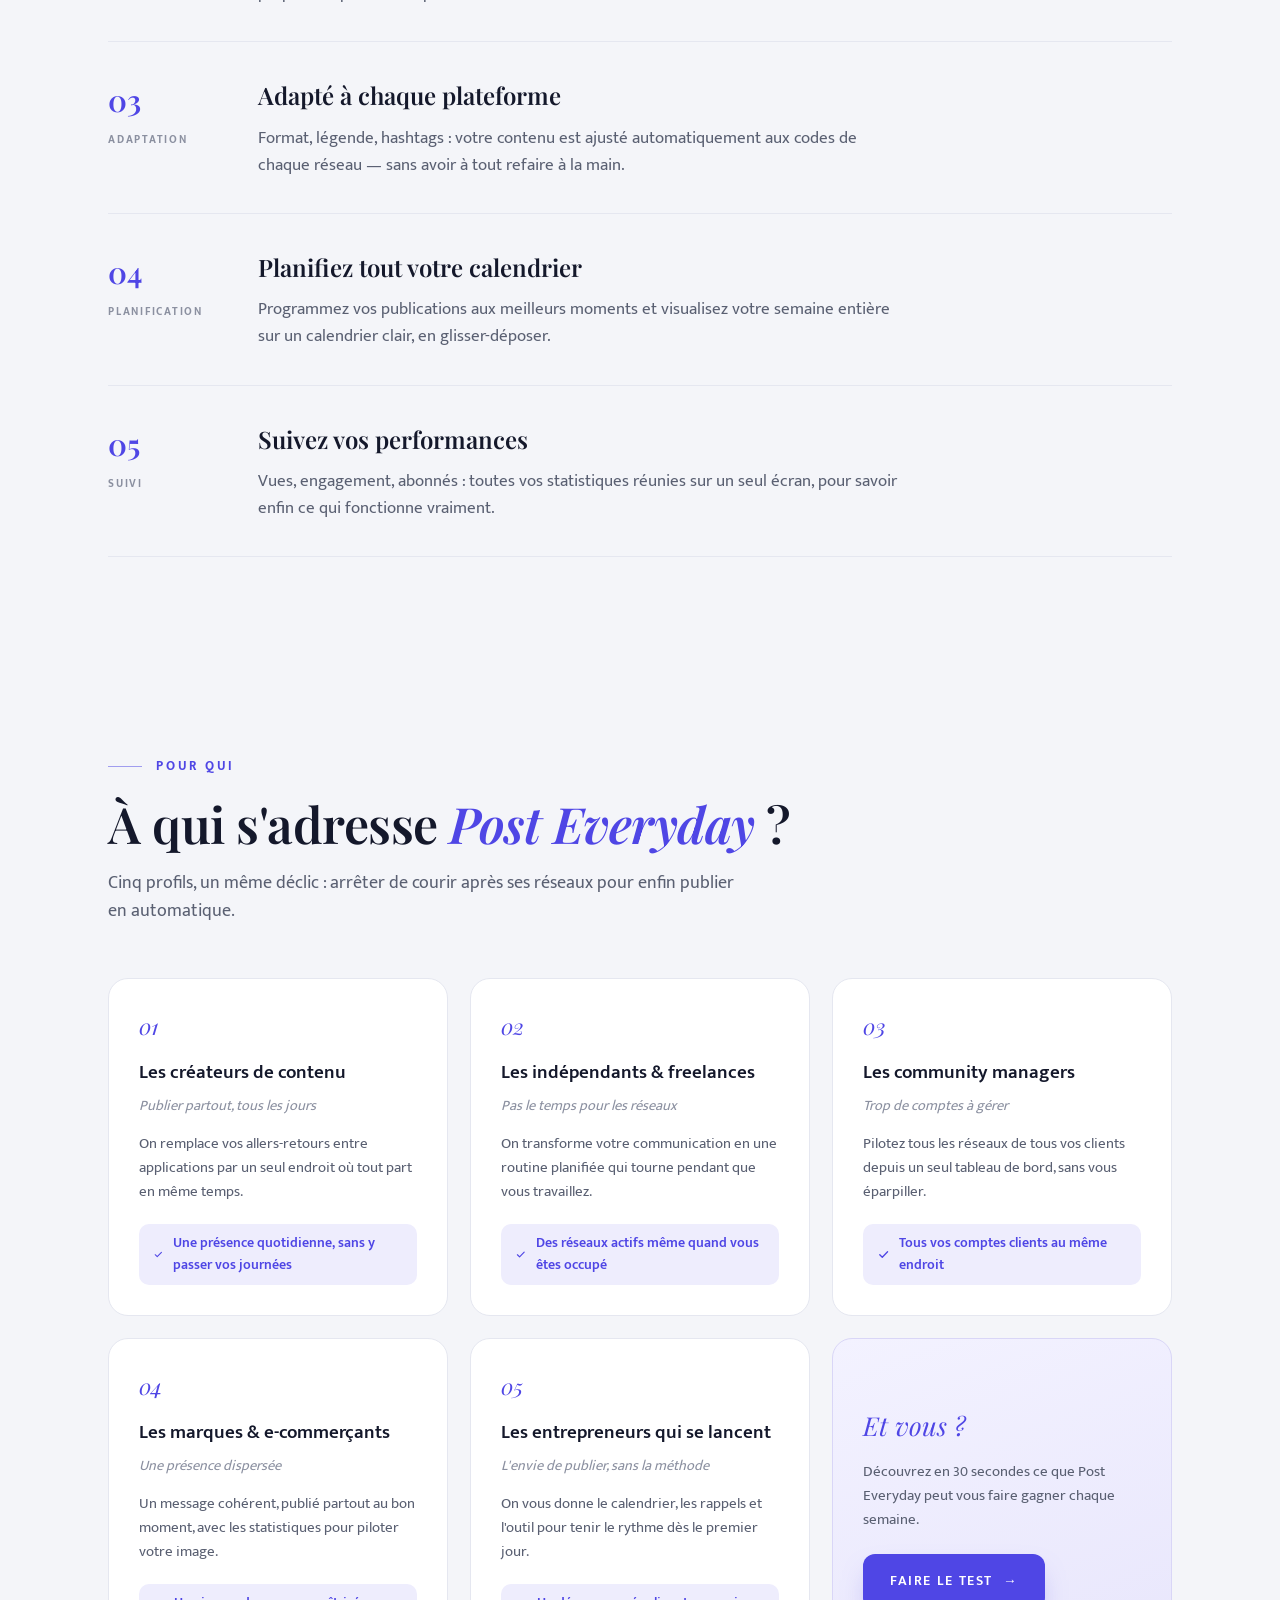
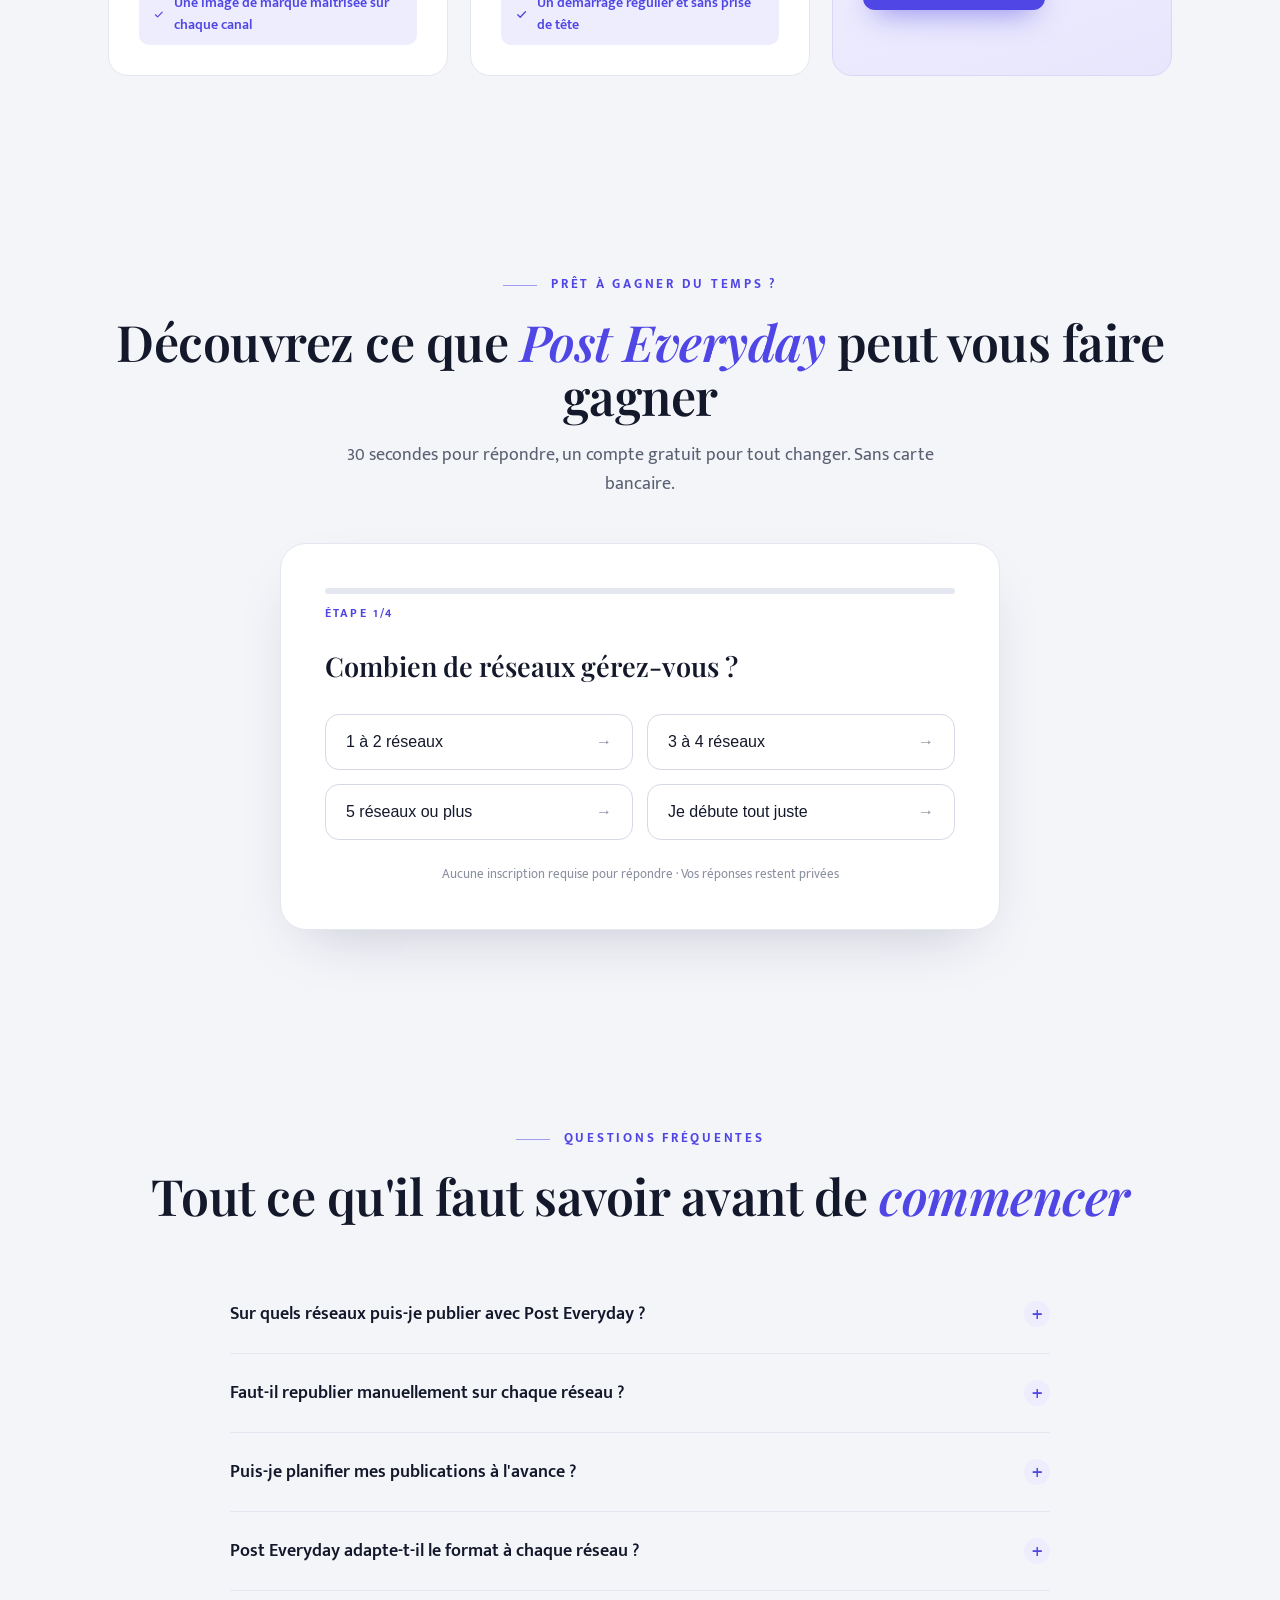
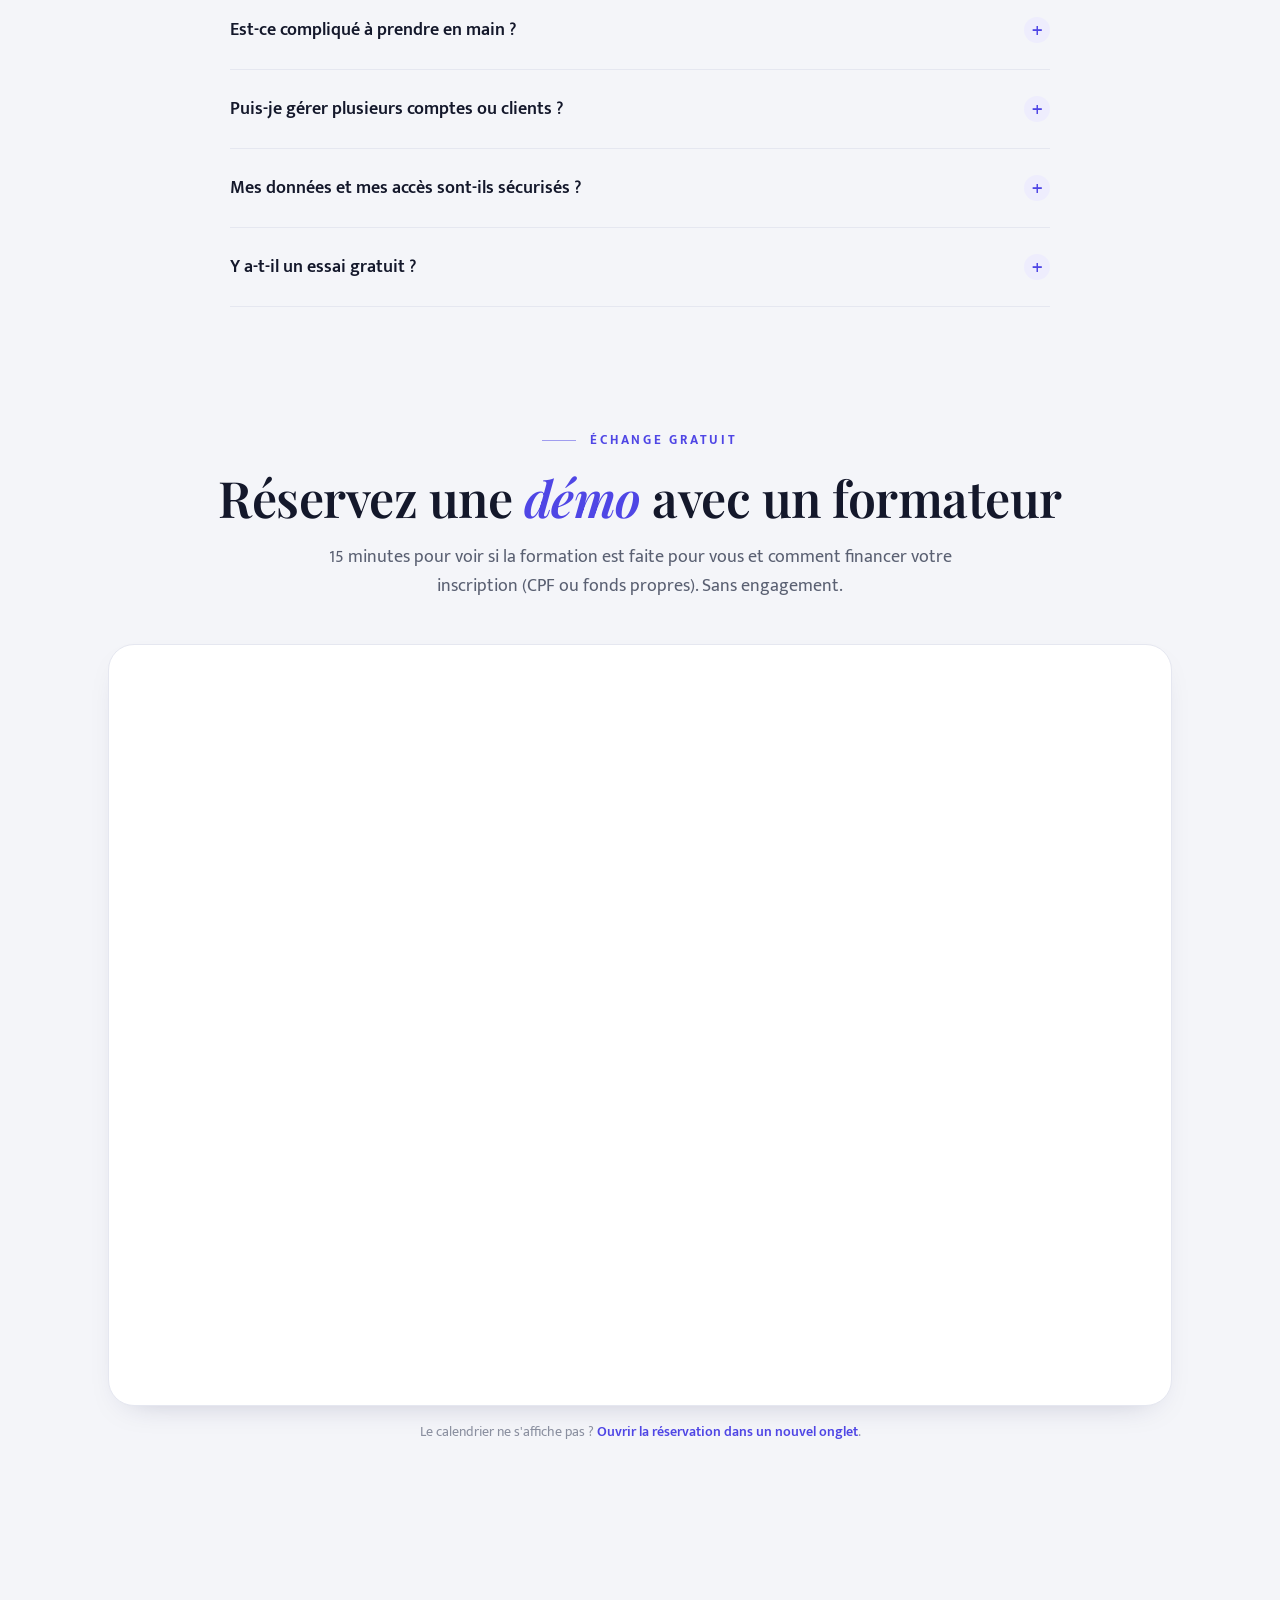
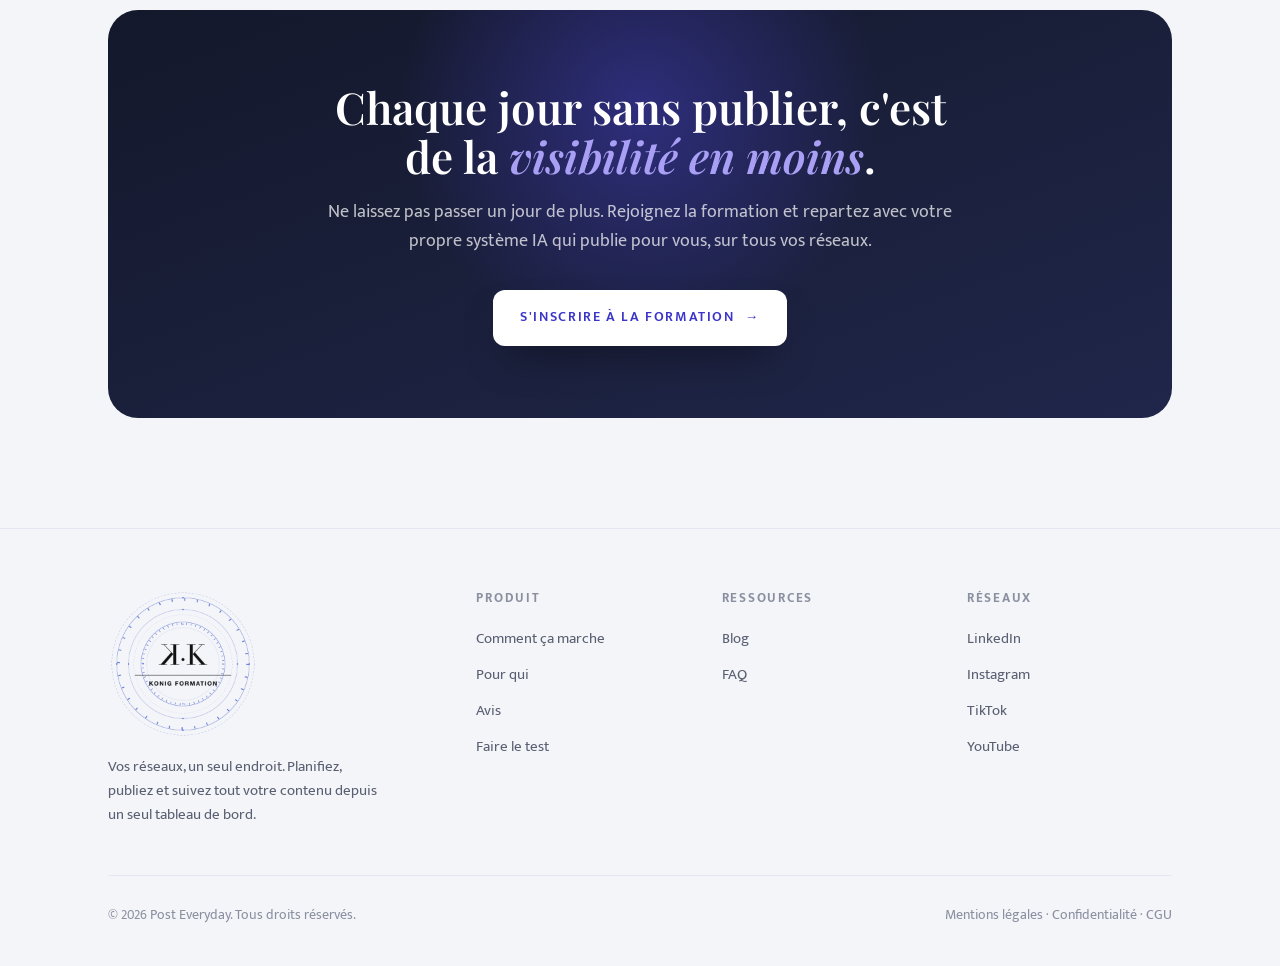
==== commit f7256673: "Logo Konig Formation à la place de Post Everyday (header, footer, favicon) sur toutes les pages Co-A" ====
--- a/index.html
+++ b/index.html
@@ -4,21 +4,19 @@
 <meta charset="UTF-8" />
 <meta name="viewport" content="width=device-width, initial-scale=1.0" />
 <title>Construisez votre écosystème IA qui publie pour vous | Post Everyday</title>
+<link rel="icon" type="image/png" href="assets/favicon.png" />
 <meta name="description" content="La formation Post Everyday vous apprend à construire votre propre système IA qui publie tous les jours et sur tous vos réseaux — LinkedIn, Facebook, Instagram, TikTok, YouTube. Un écosystème autonome qui vous appartient. Finançable CPF." />
 <link rel="preconnect" href="https://fonts.googleapis.com">
 <link rel="preconnect" href="https://fonts.gstatic.com" crossorigin>
 <link href="https://fonts.googleapis.com/css2?family=Playfair+Display:ital,wght@0,400;0,500;0,600;0,700;1,400;1,500;1,600&family=Mukta+Mahee:wght@300;400;500;600;700&display=swap" rel="stylesheet">
-<link rel="stylesheet" href="styles.css?v=3" />
+<link rel="stylesheet" href="styles.css?v=4" />
 </head>
 <body>
 
 <!-- NAVBAR -->
 <header class="nav" id="nav">
   <div class="wrap nav-inner">
-    <a href="#" class="logo">
-      <span class="mark"><svg viewBox="0 0 24 24" fill="none"><path d="M4 12h16M4 6h16M4 18h10" stroke="currentColor" stroke-width="2.4" stroke-linecap="round"/></svg></span>
-      Post Everyday
-    </a>
+    <a href="#" class="logo"><img src="assets/logo-konig.png" alt="Konig Formation" width="1340" height="620"></a>
     <nav class="links">
       <a href="#demo">Démo</a>
       <a href="#comment">Comment ça marche</a>
@@ -306,10 +304,7 @@
   <div class="wrap">
     <div class="foot-top">
       <div class="foot-brand">
-        <a href="#" class="logo">
-          <span class="mark"><svg viewBox="0 0 24 24" fill="none"><path d="M4 12h16M4 6h16M4 18h10" stroke="currentColor" stroke-width="2.4" stroke-linecap="round"/></svg></span>
-          Post Everyday
-        </a>
+        <a href="#" class="logo"><img src="assets/logo-konig-full.png" alt="Konig Formation" width="900" height="900"></a>
         <p>Vos réseaux, un seul endroit. Planifiez, publiez et suivez tout votre contenu depuis un seul tableau de bord.</p>
       </div>
       <div class="fcol">
--- a/styles.css
+++ b/styles.css
@@ -72,6 +72,8 @@
   .logo{display:flex;align-items:center;gap:11px;font-family:"Playfair Display",serif;font-weight:600;font-size:21px;letter-spacing:-.01em}
   .logo .mark{width:34px;height:34px;border-radius:10px;background:var(--accent);display:grid;place-items:center;color:#fff;box-shadow:0 8px 18px -8px rgba(79,70,229,.7)}
   .logo .mark svg{width:19px;height:19px}
+  .logo img{height:46px;width:auto;display:block}
+  .foot-brand .logo img{height:150px}
   nav.links{display:flex;gap:34px}
   nav.links a{font-size:15px;color:var(--muted);font-weight:500;transition:color .18s}
   nav.links a:hover{color:var(--ink)}
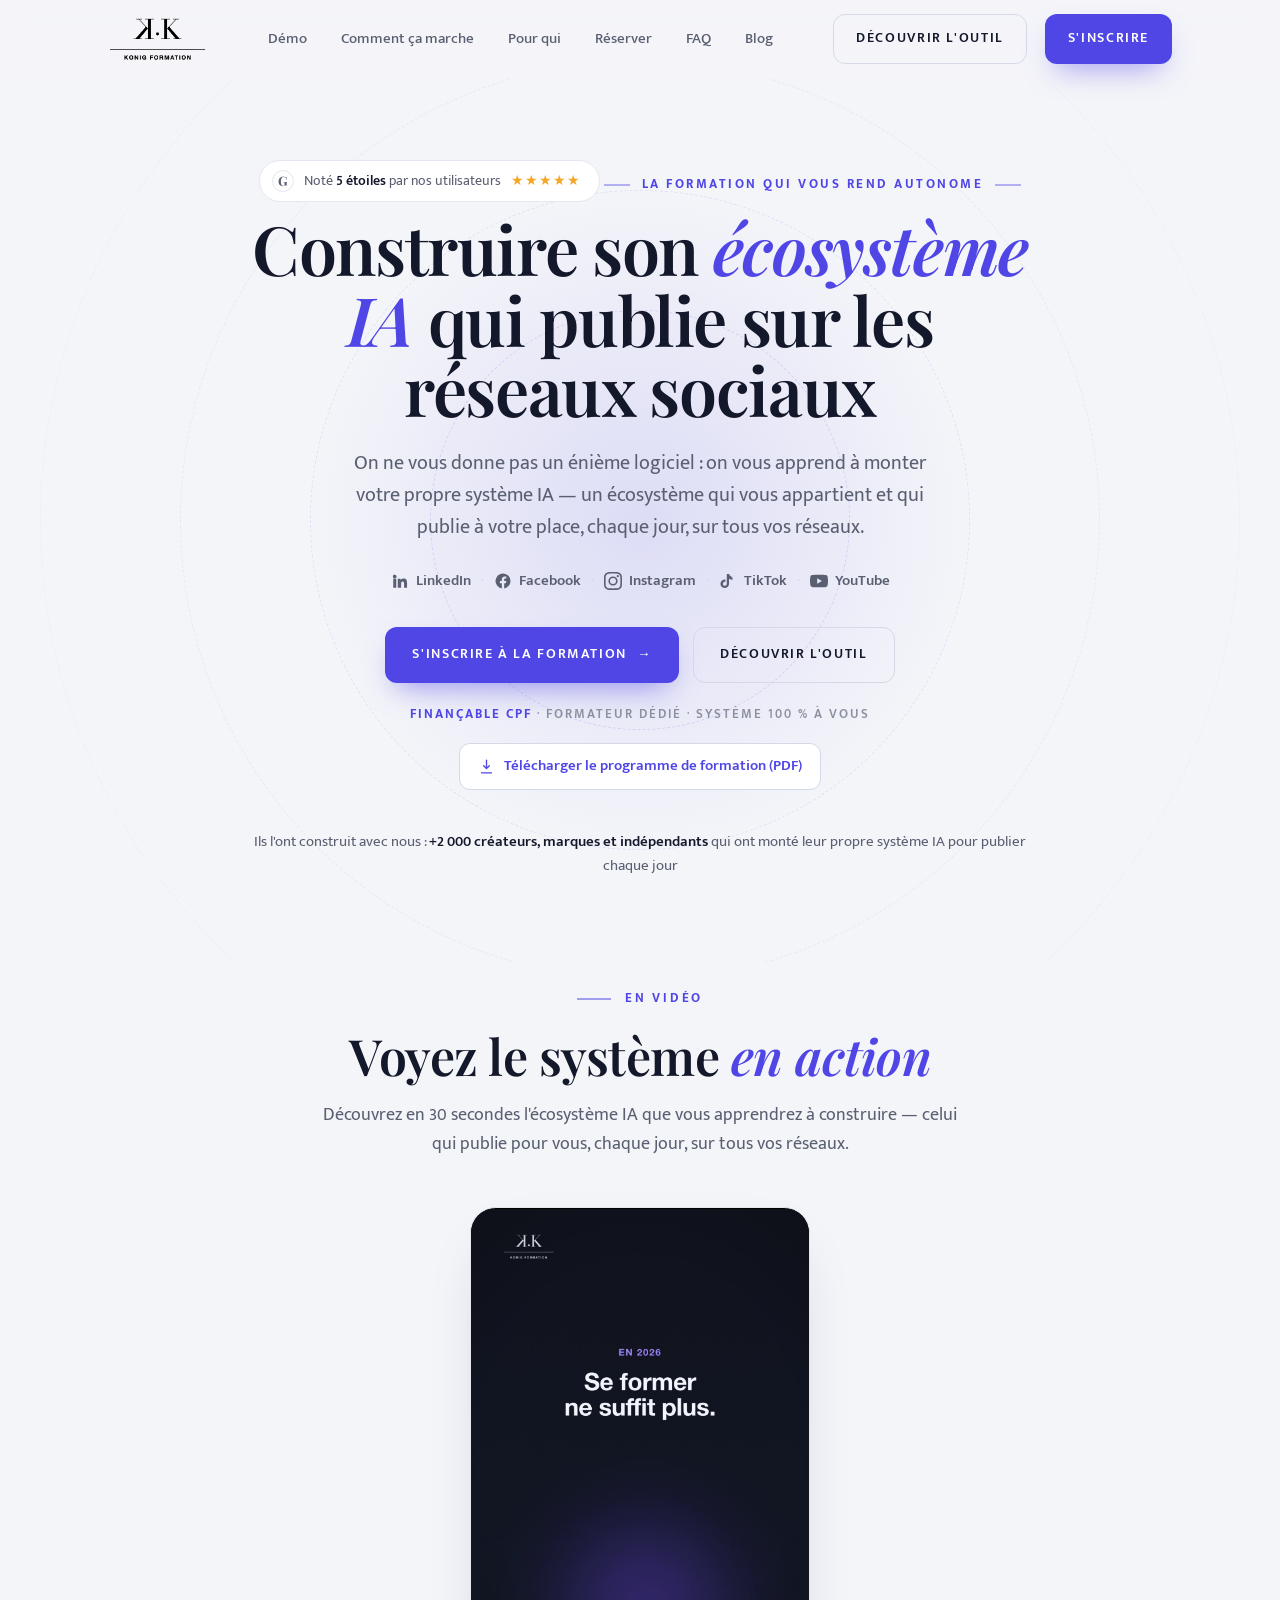
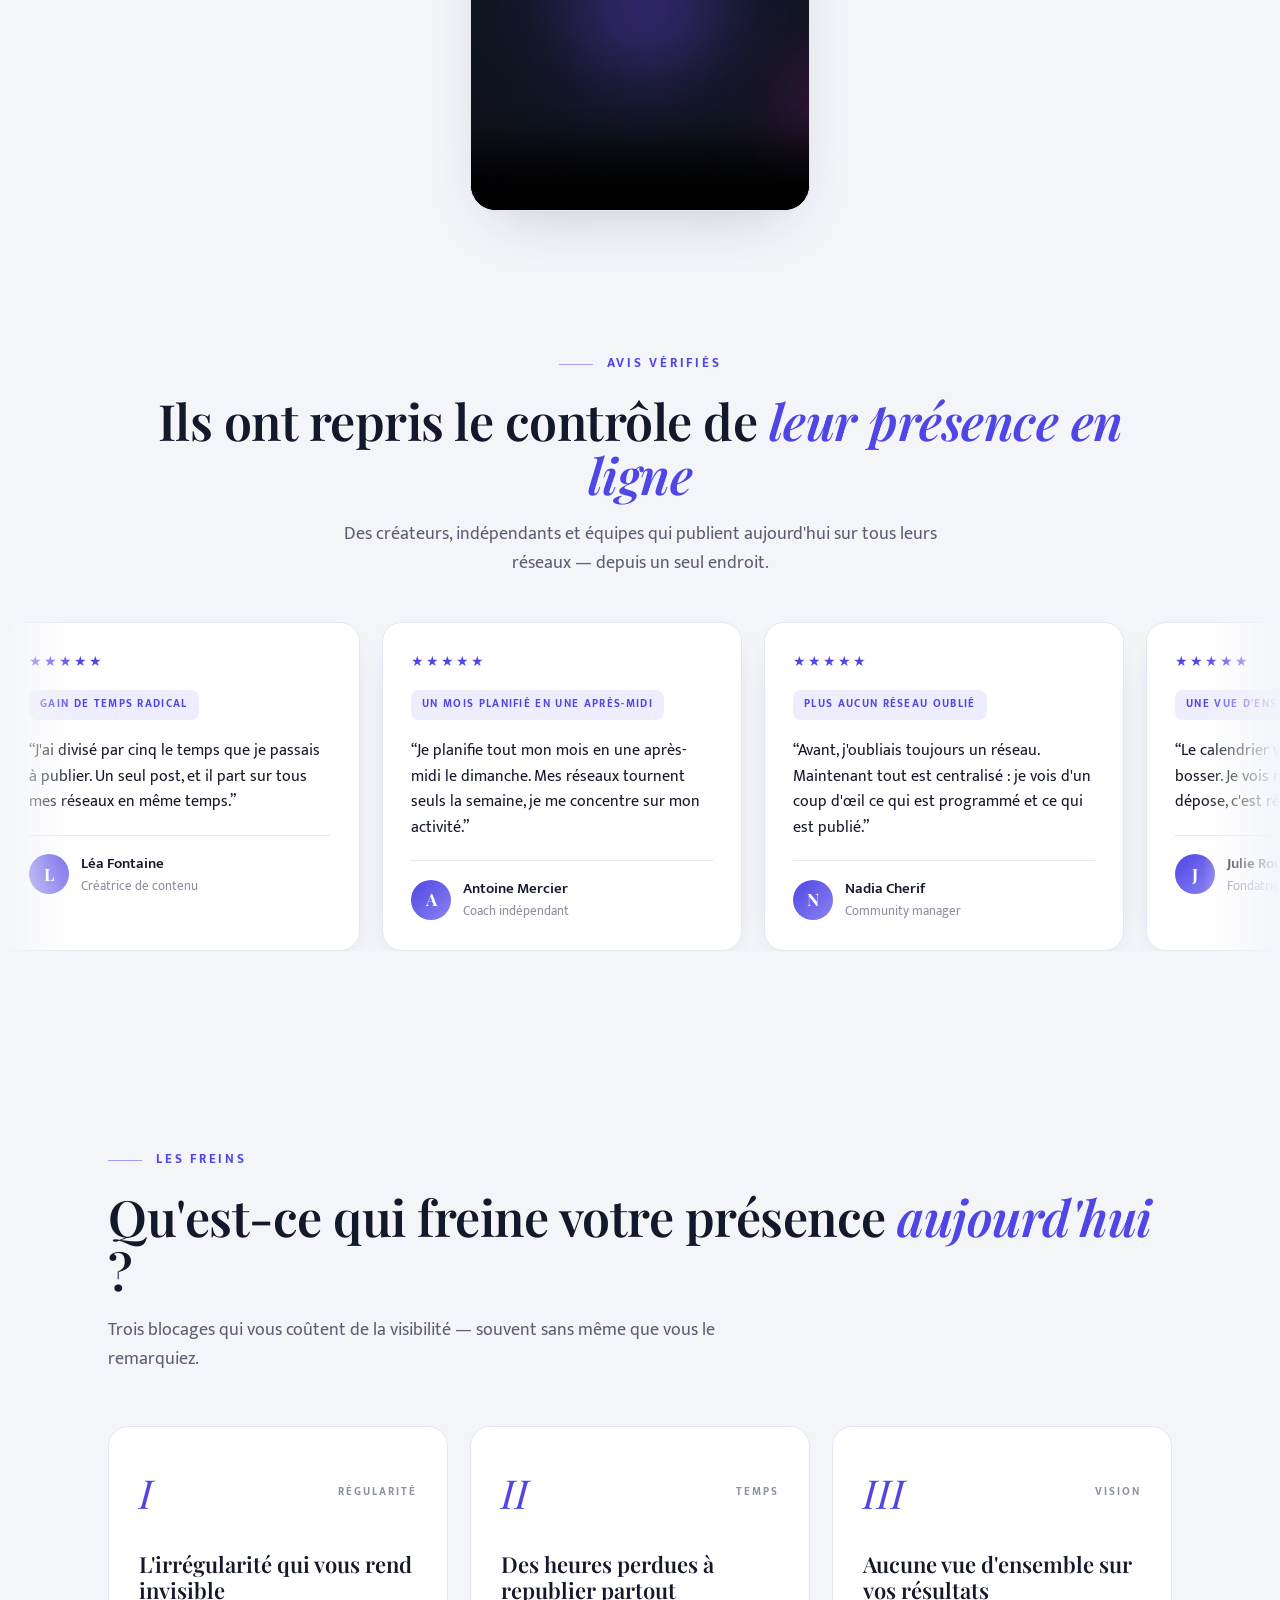
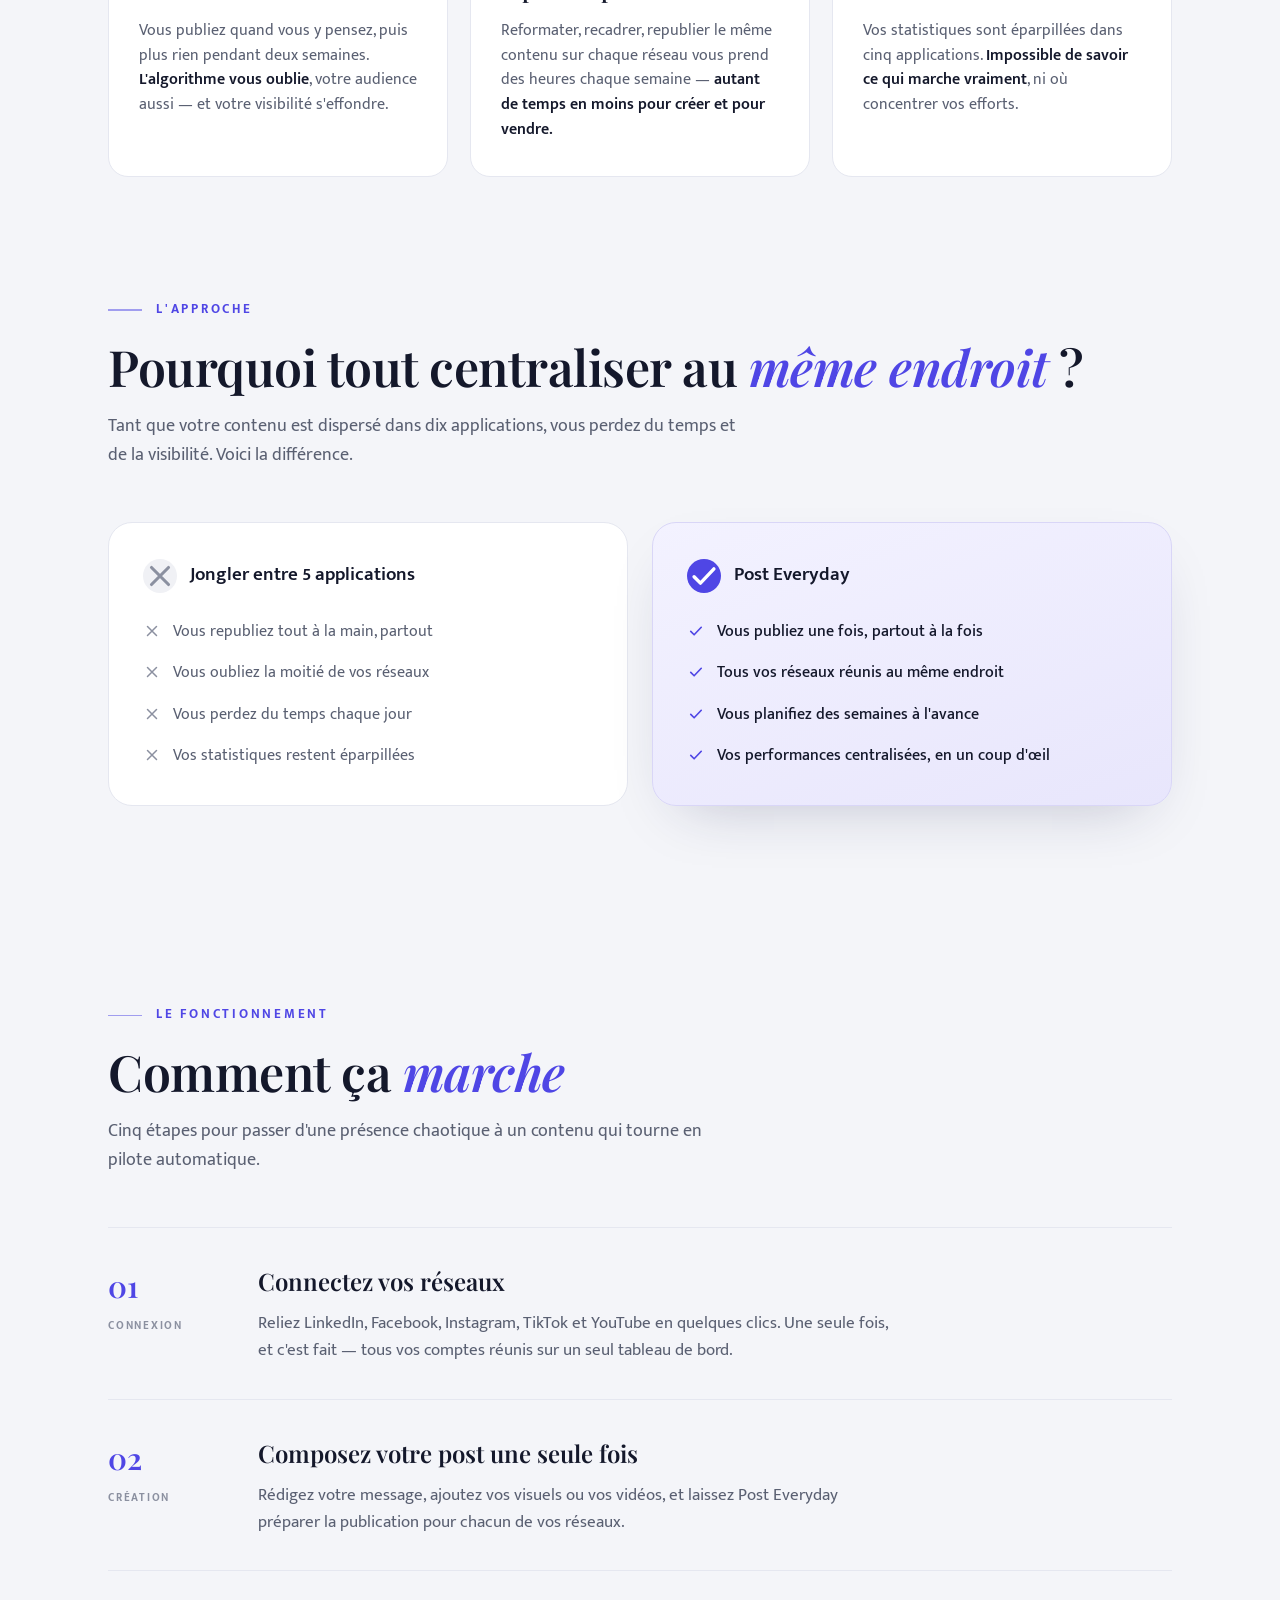
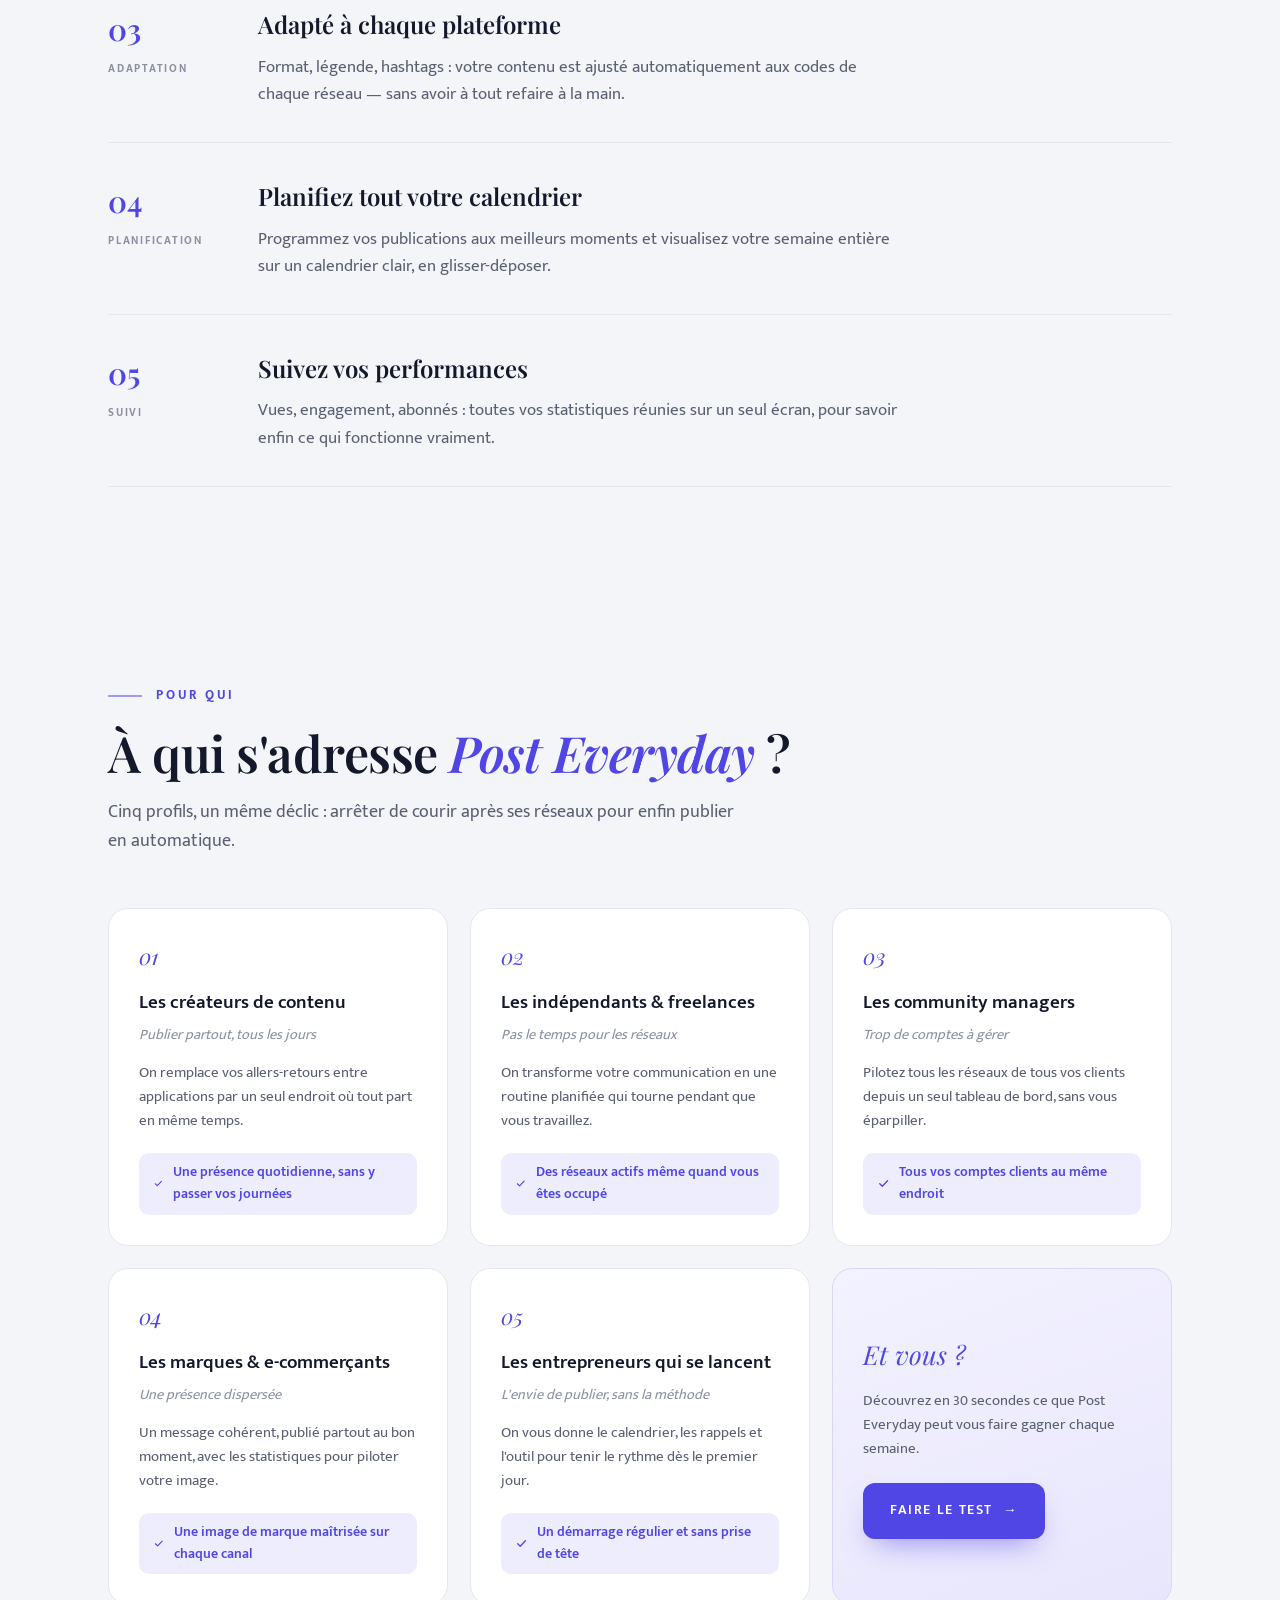
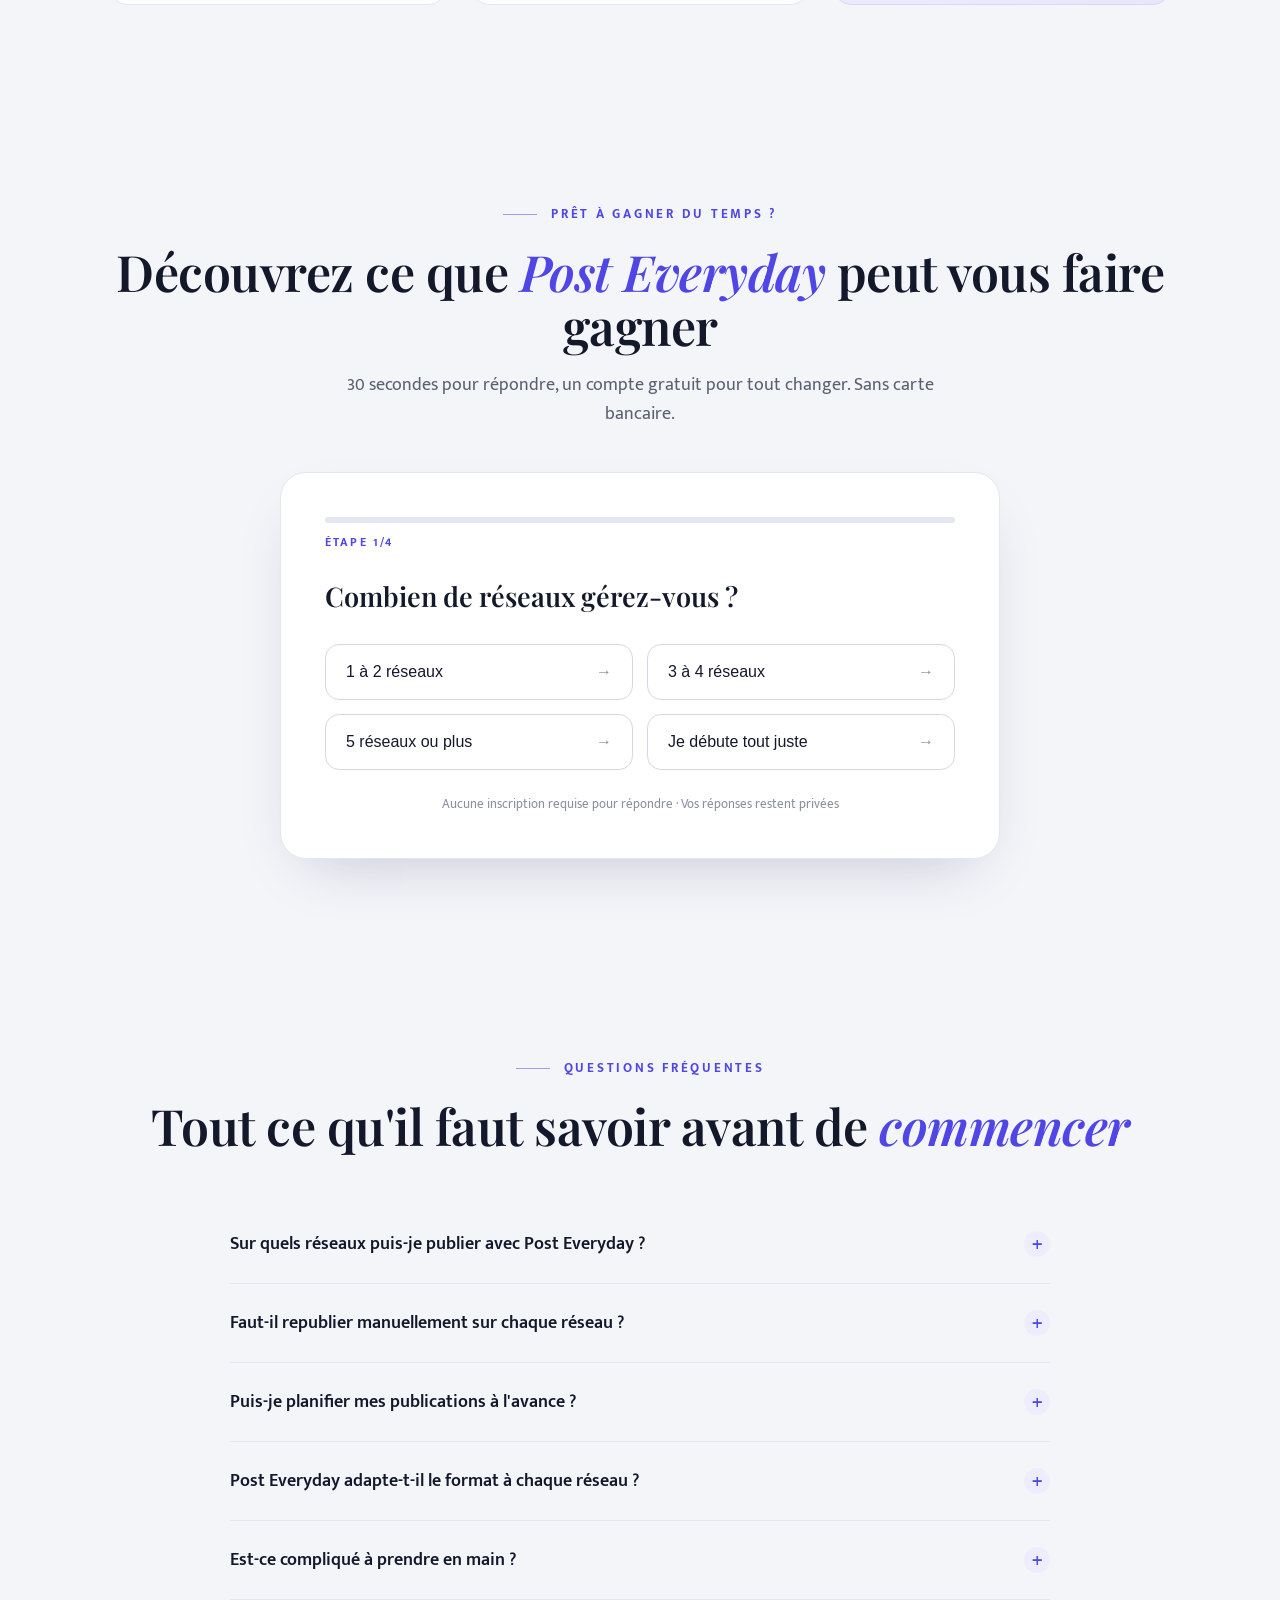
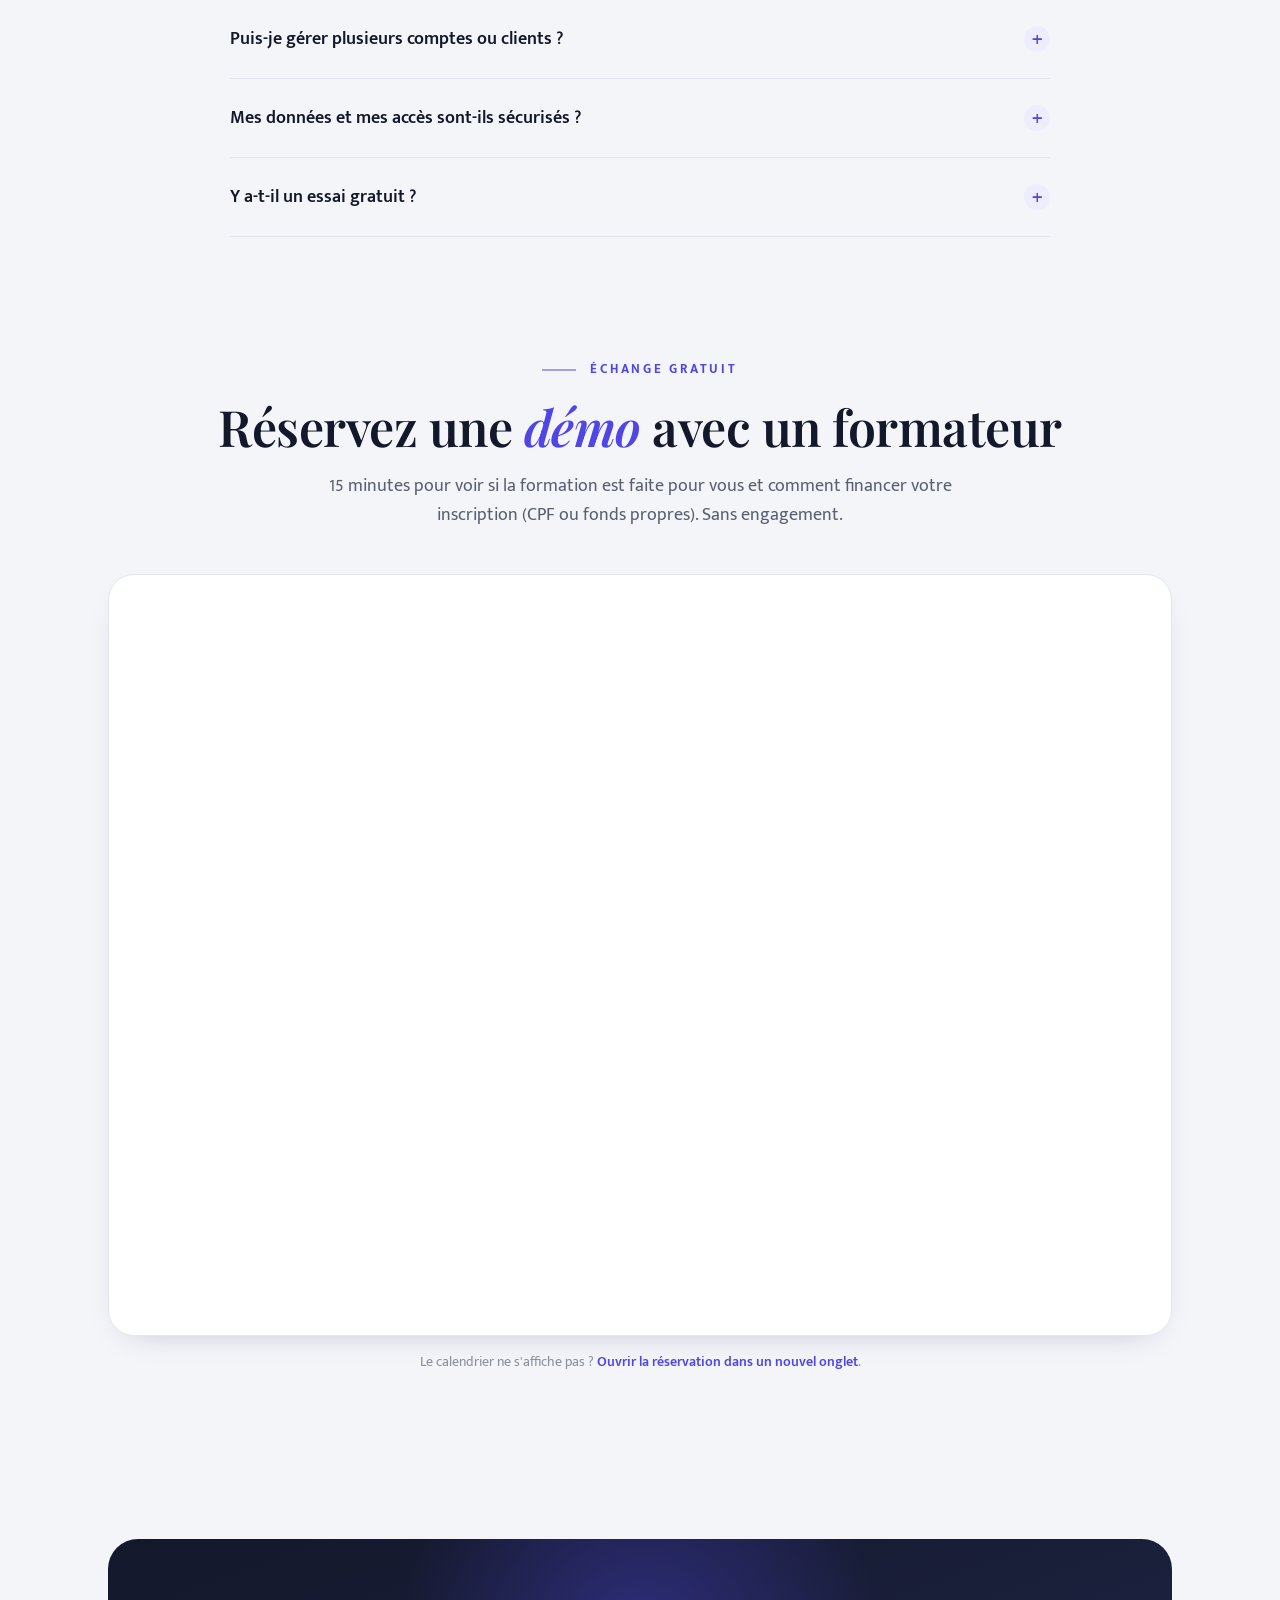
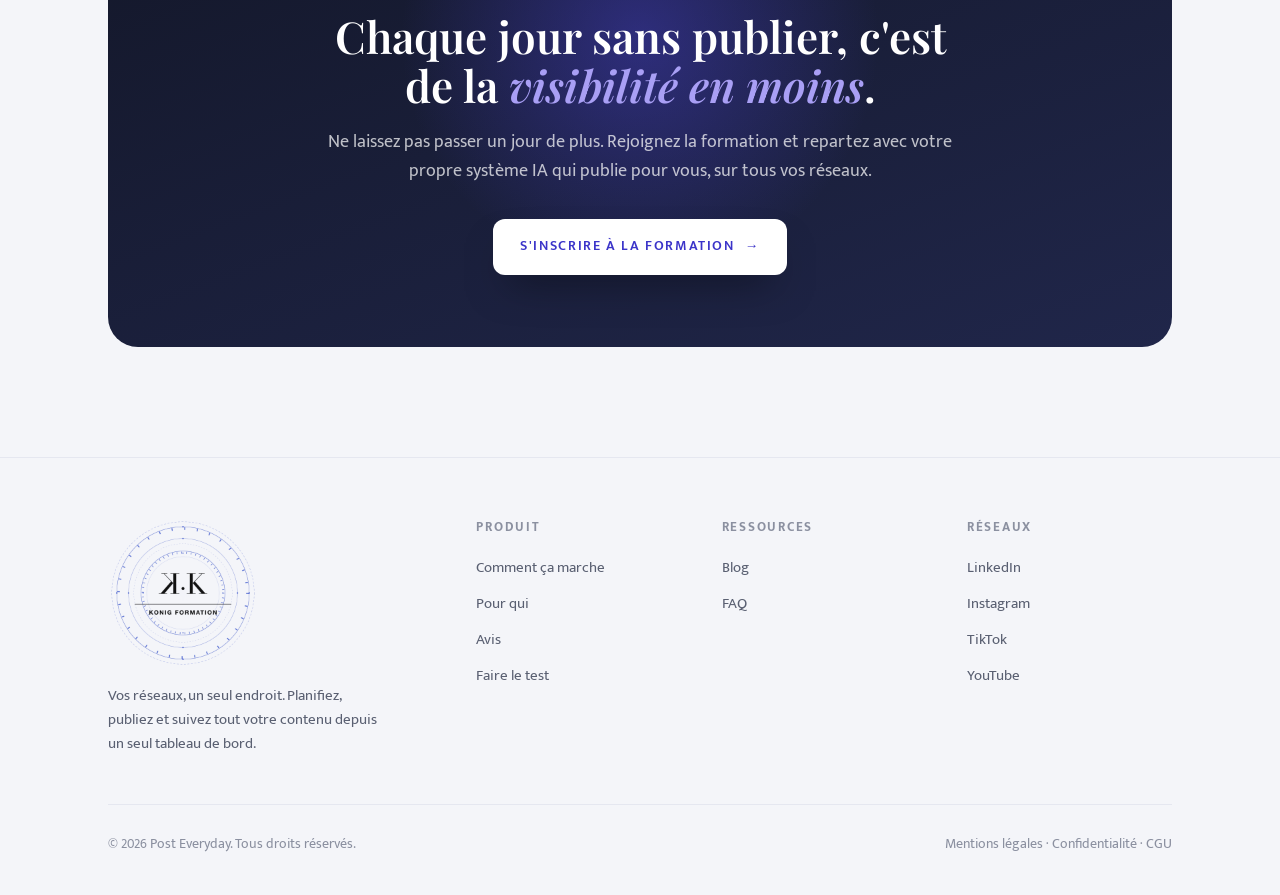
==== commit 7526d139: "Hero : « Construire son écosystème IA qui publie sur les réseaux sociaux » Co-Authored-By: Claude Op" ====
--- a/index.html
+++ b/index.html
@@ -48,7 +48,7 @@
       <span class="stars">★★★★★</span>
     </div>
     <div class="badge-line">La formation qui vous rend autonome</div>
-    <h1>Apprenez à construire <em>l'écosystème IA</em> qui publie tous les jours et sur tous vos réseaux, pour vous</h1>
+    <h1>Construire son <em>écosystème IA</em> qui publie sur les réseaux sociaux</h1>
     <p class="sub">On ne vous donne pas un énième logiciel : on vous apprend à monter votre propre système IA — un écosystème qui vous appartient et qui publie à votre place, chaque jour, sur tous vos réseaux.</p>
     <div class="networks">
       <span class="net"><svg viewBox="0 0 24 24" fill="currentColor"><path d="M4.98 3.5a2.5 2.5 0 11-.02 5 2.5 2.5 0 01.02-5zM3 9h4v12H3zM9 9h3.8v1.64h.05c.53-1 1.83-2.05 3.77-2.05 4.03 0 4.78 2.65 4.78 6.1V21h-4v-5.4c0-1.29-.02-2.95-1.8-2.95-1.8 0-2.08 1.4-2.08 2.85V21H9z"/></svg>LinkedIn</span>
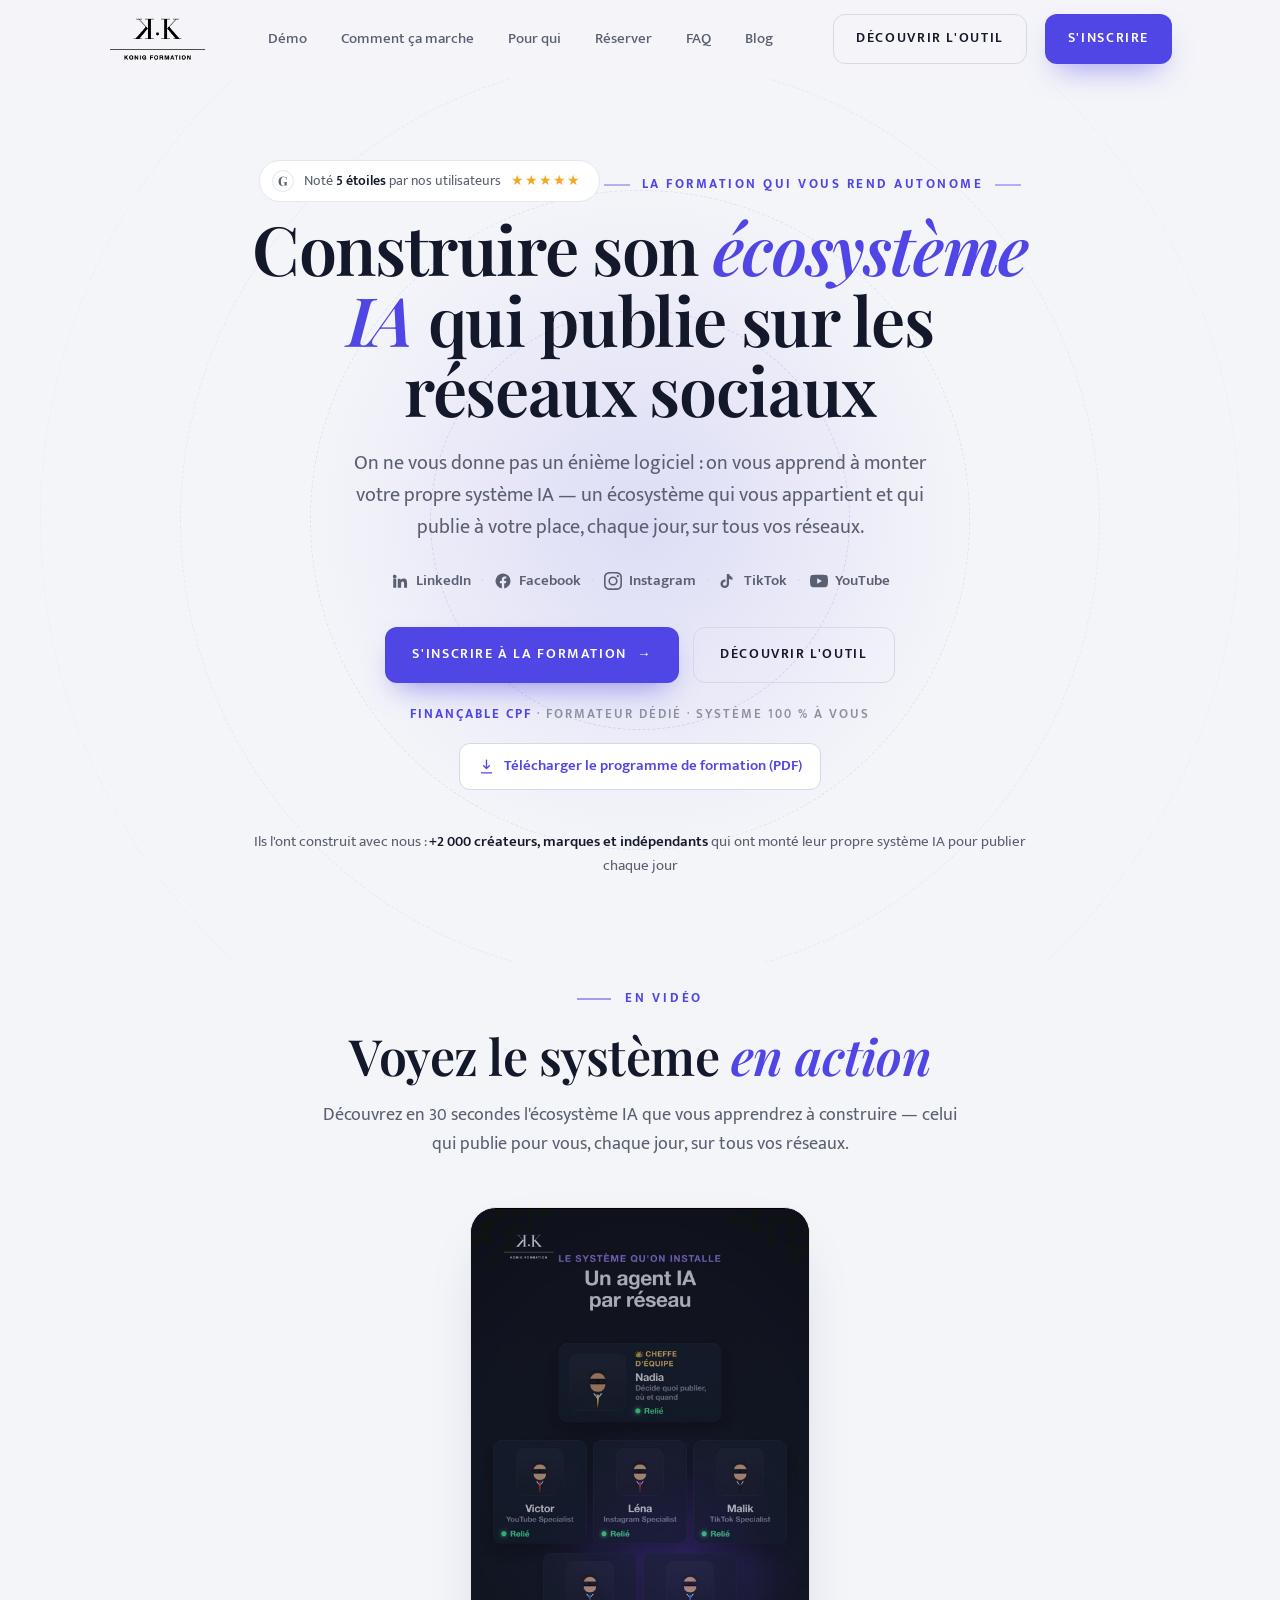
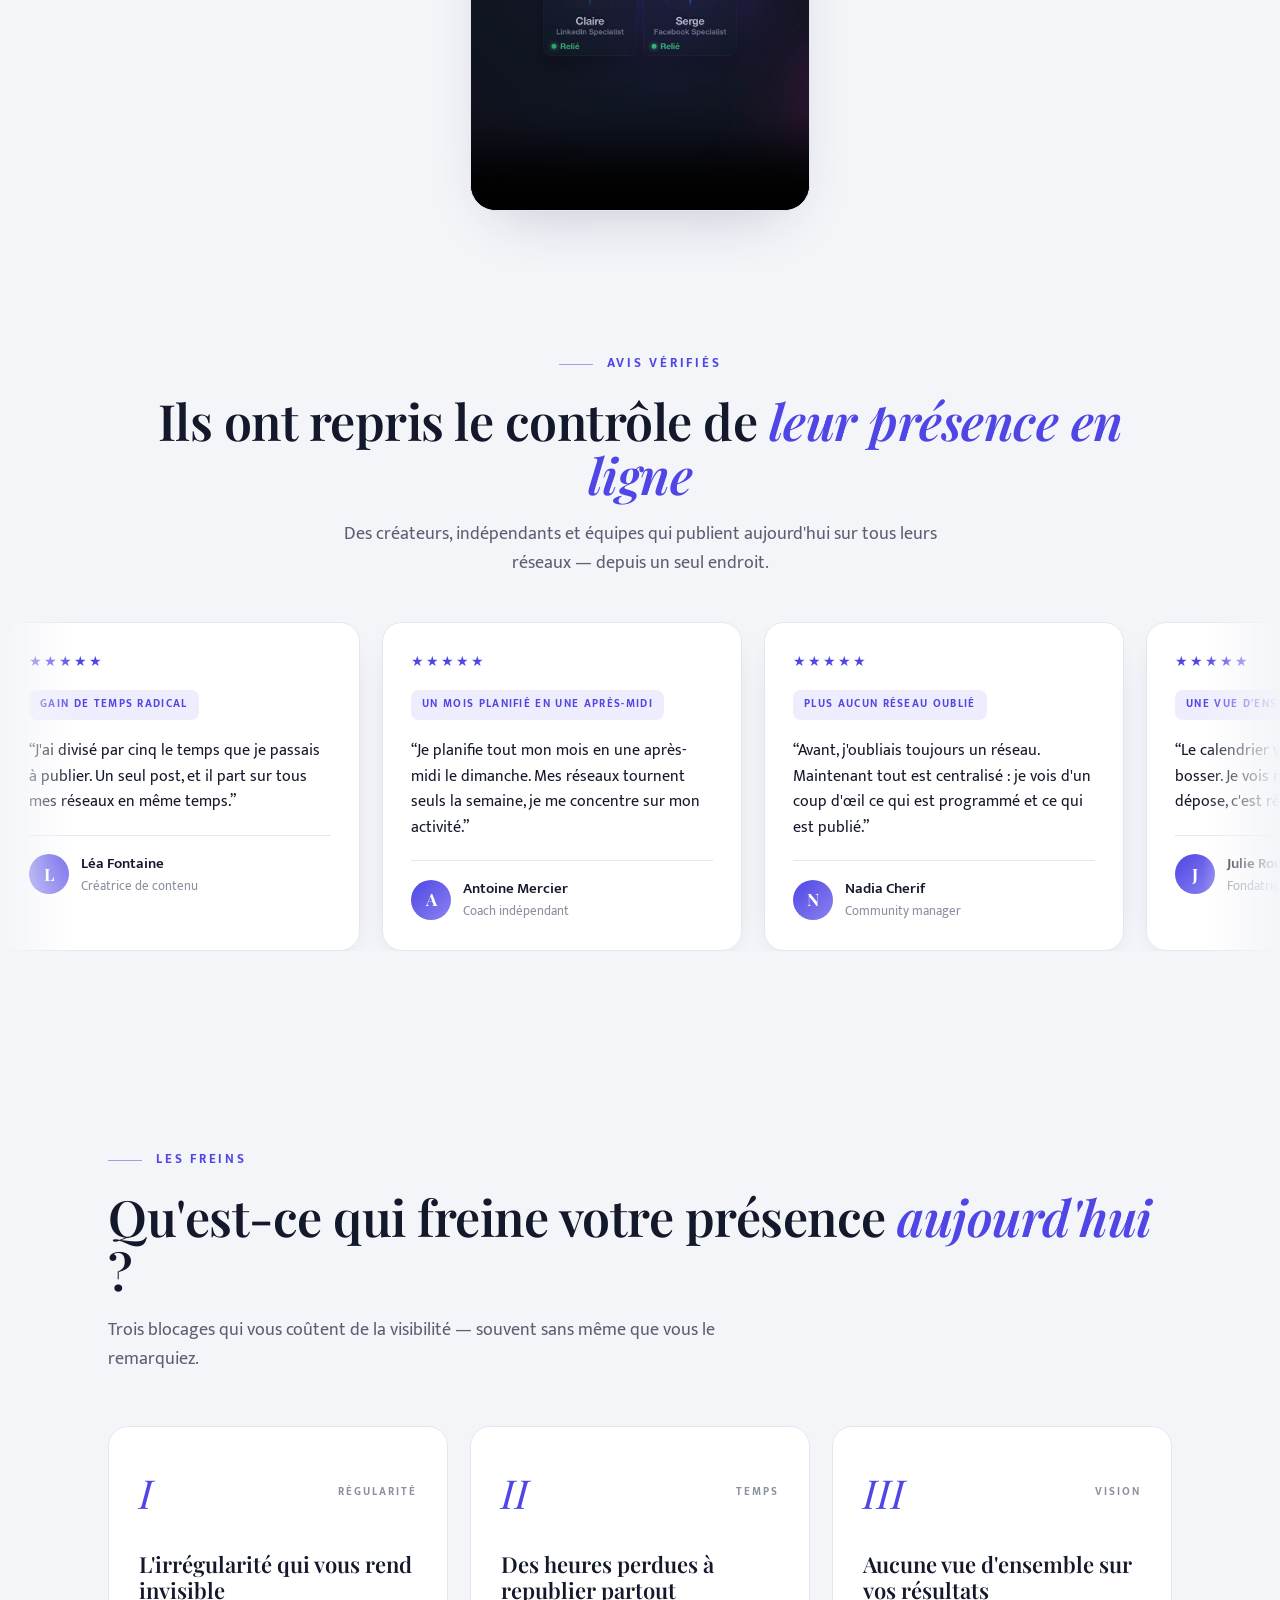
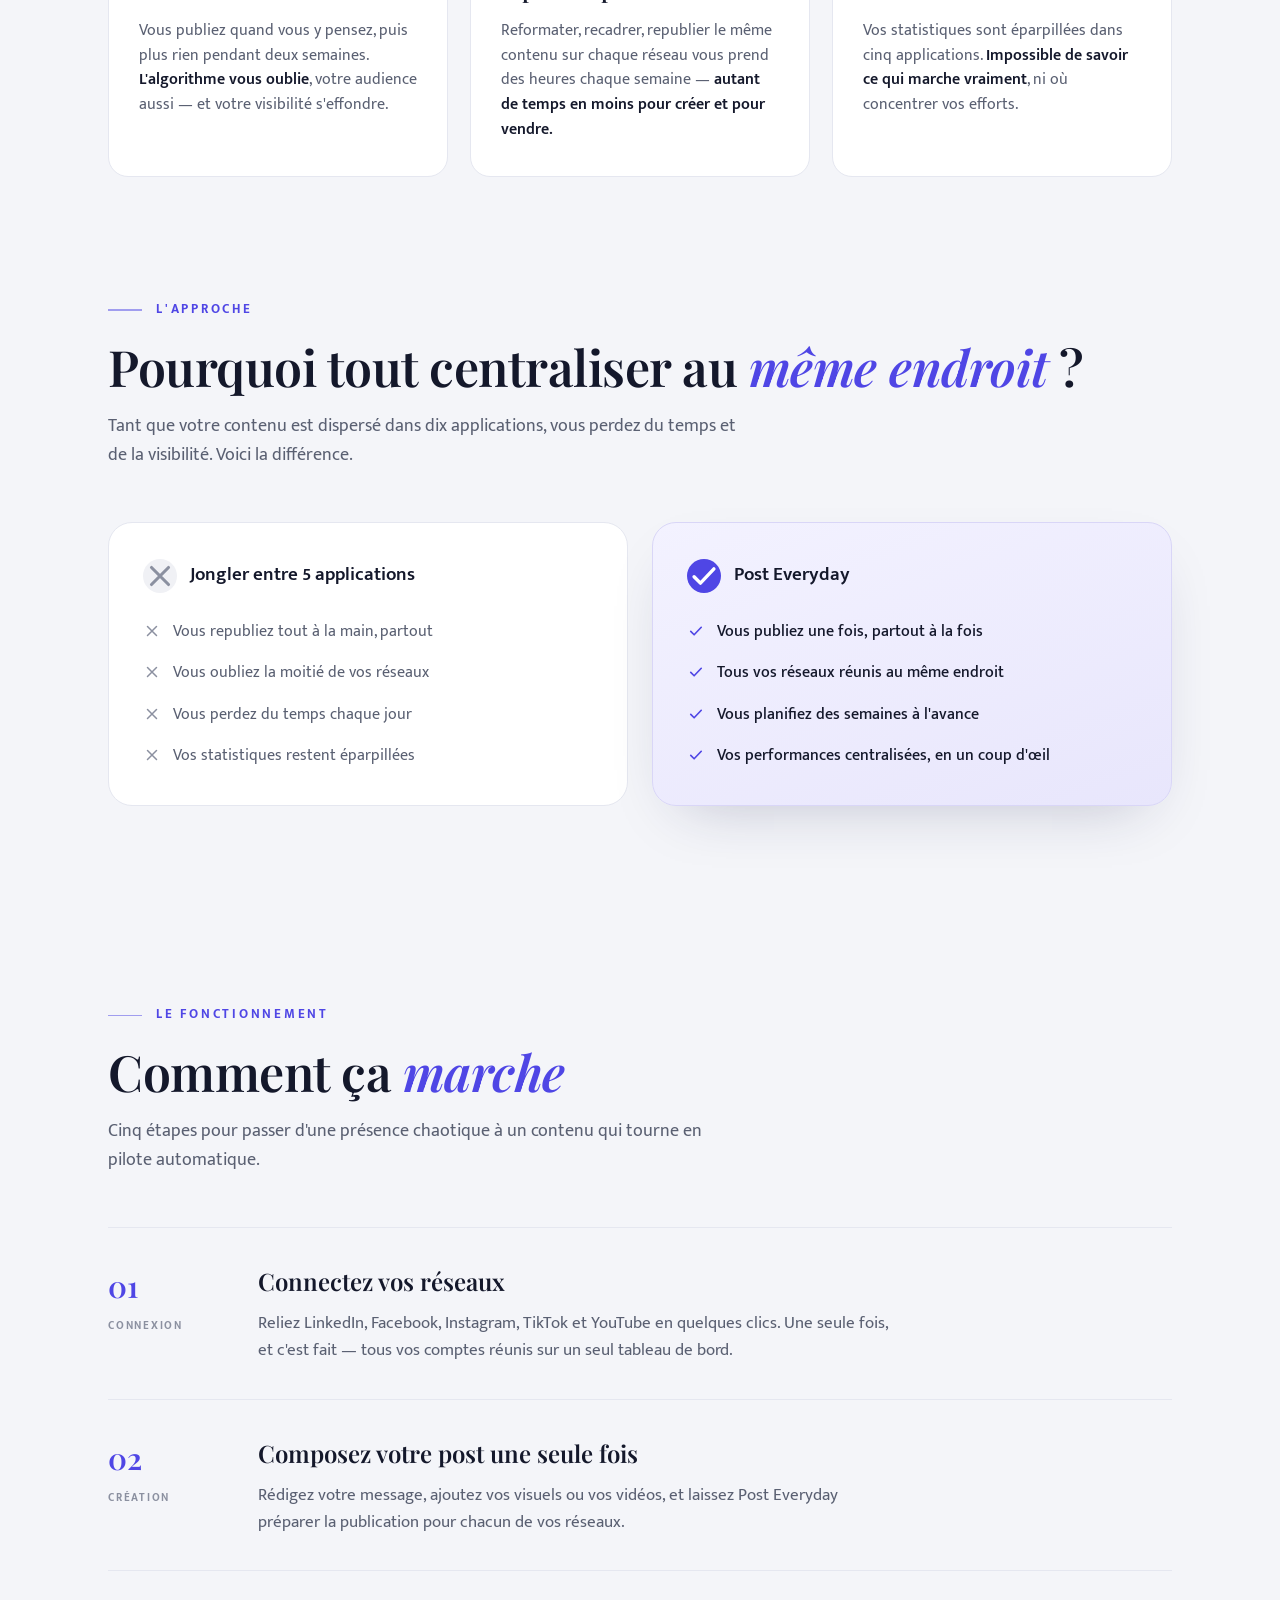
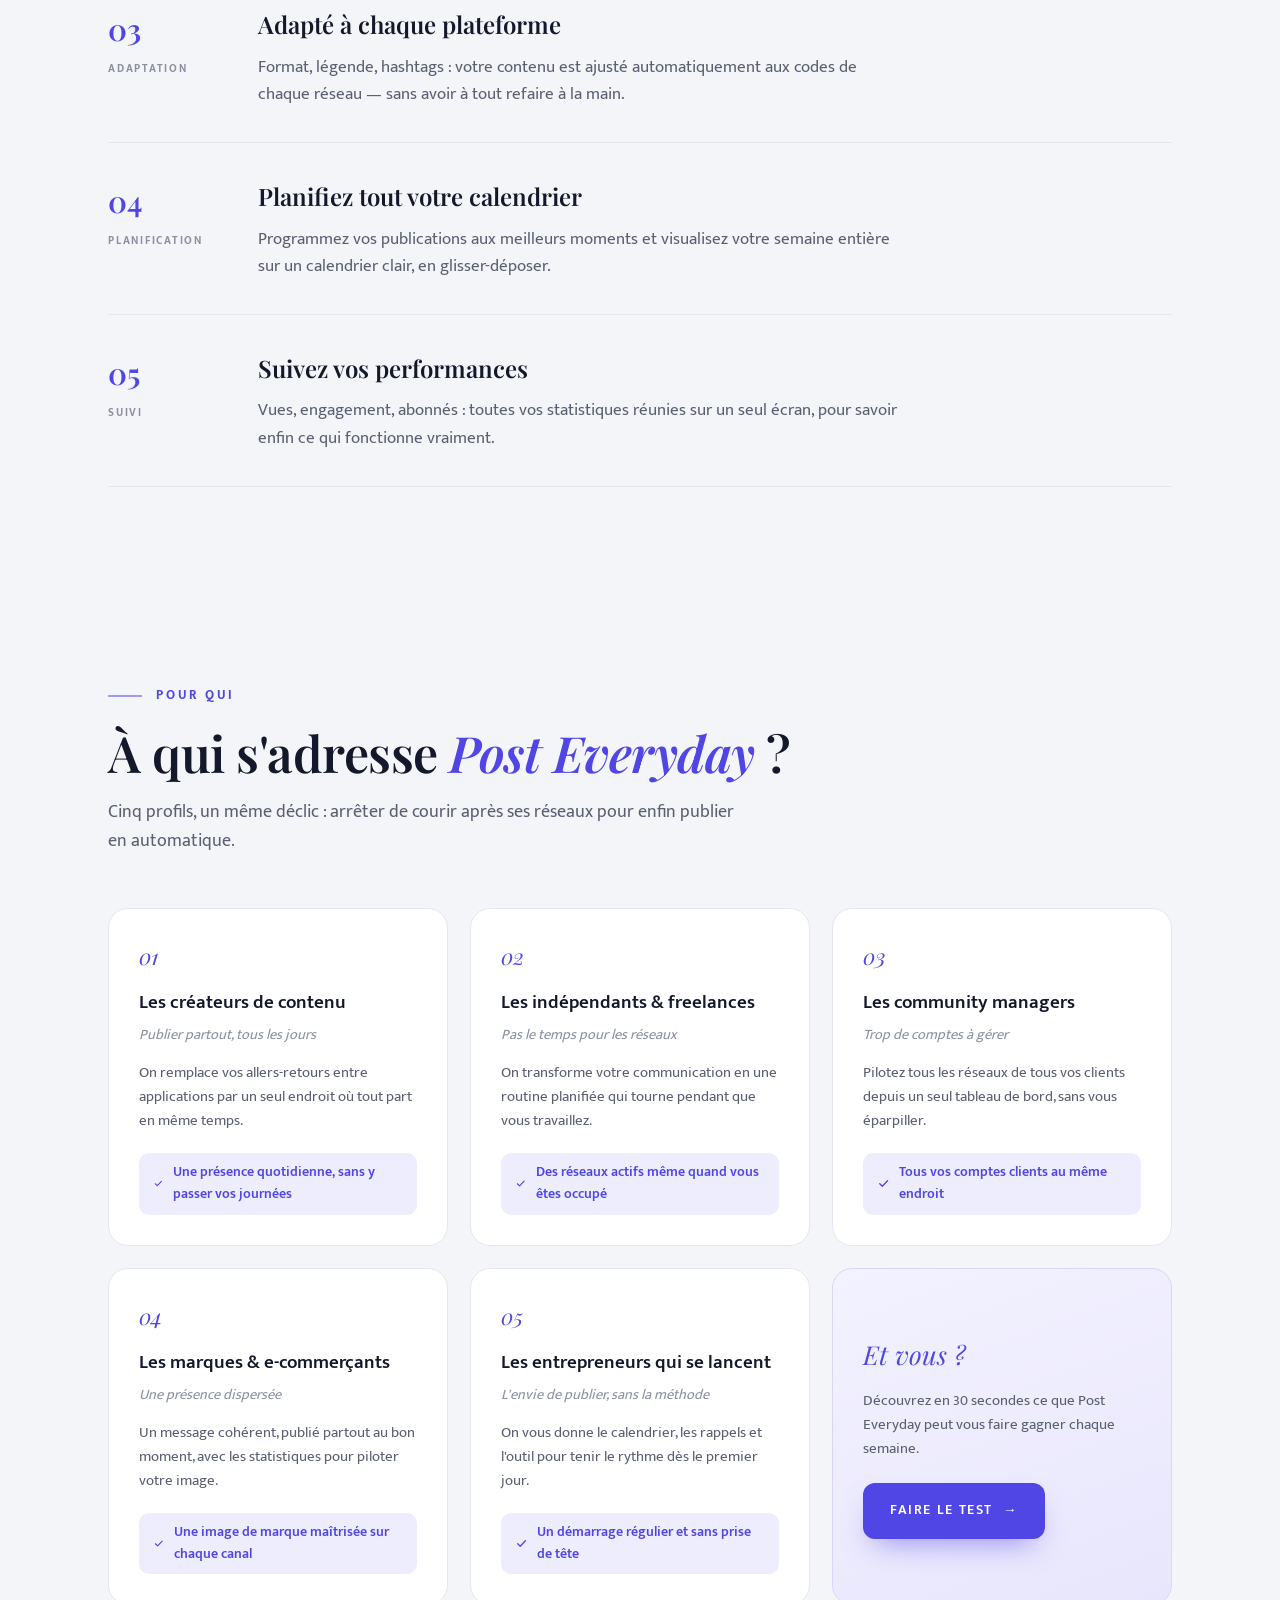
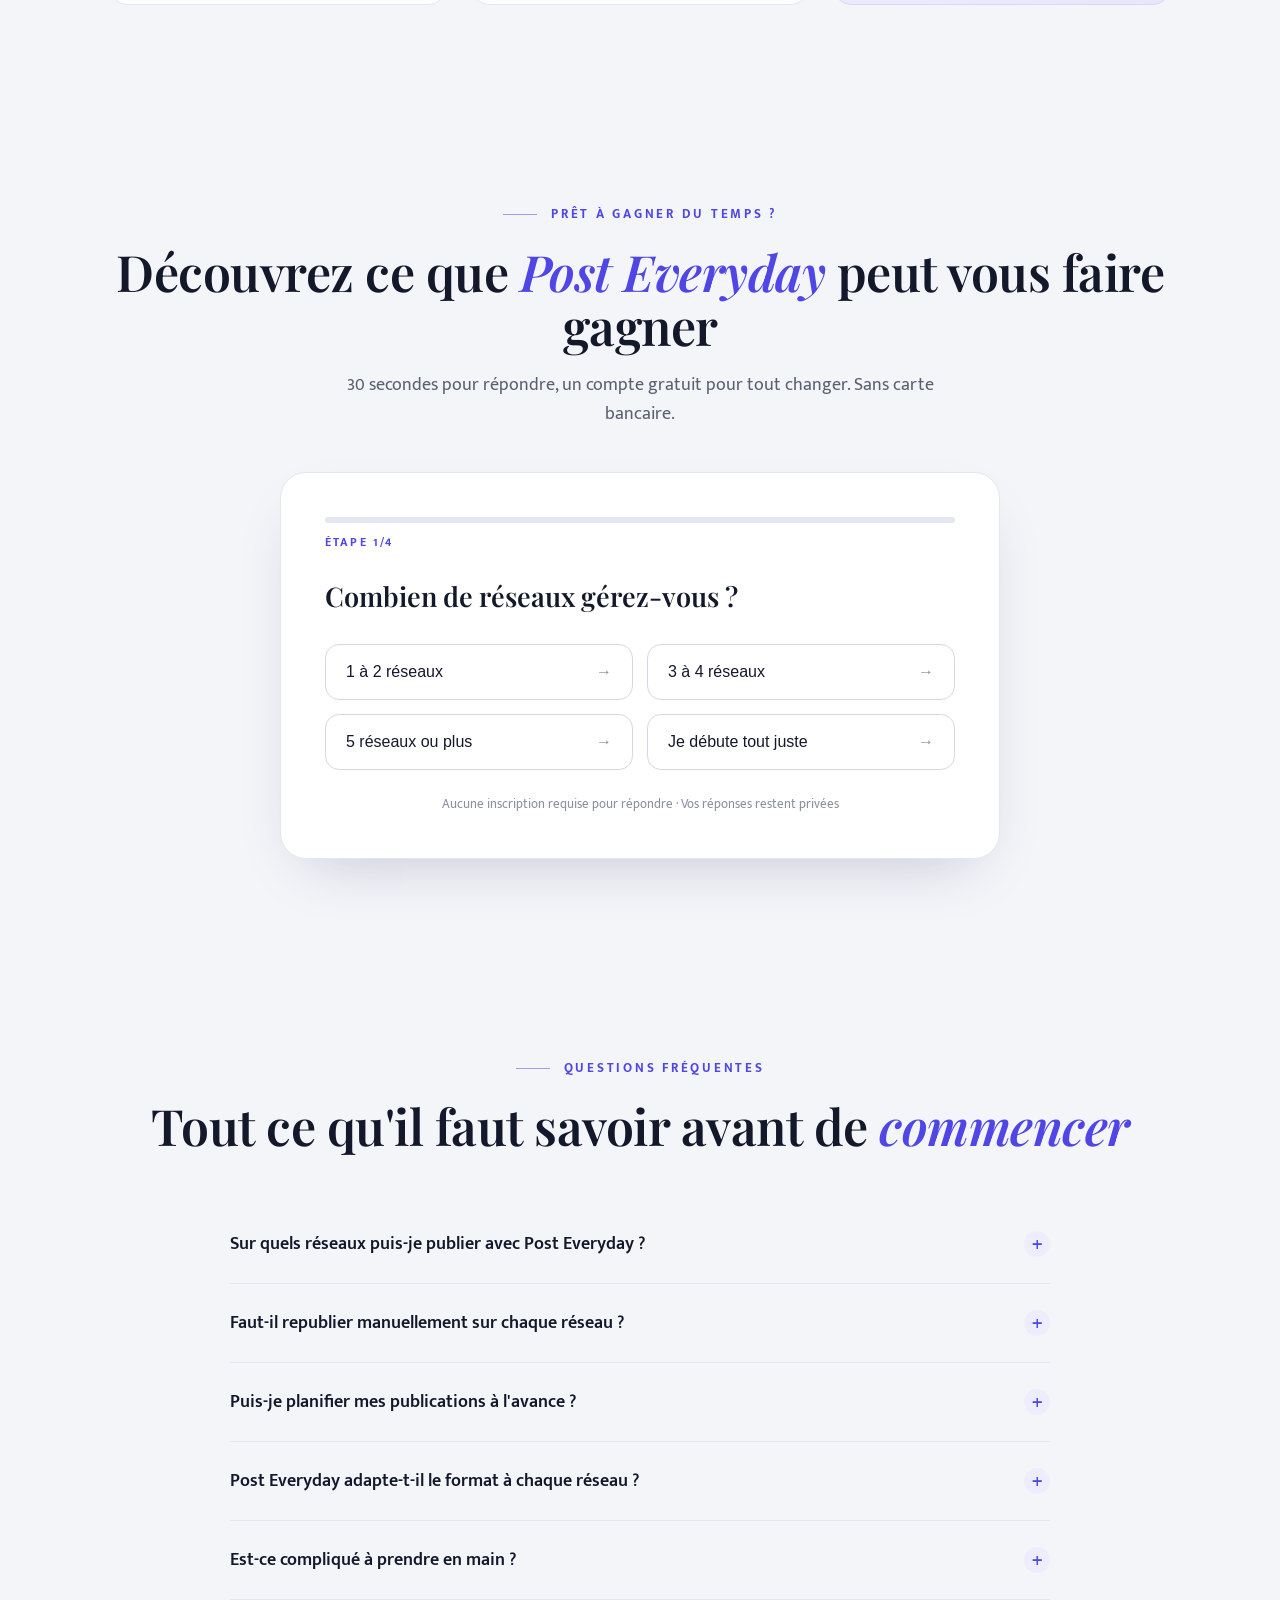
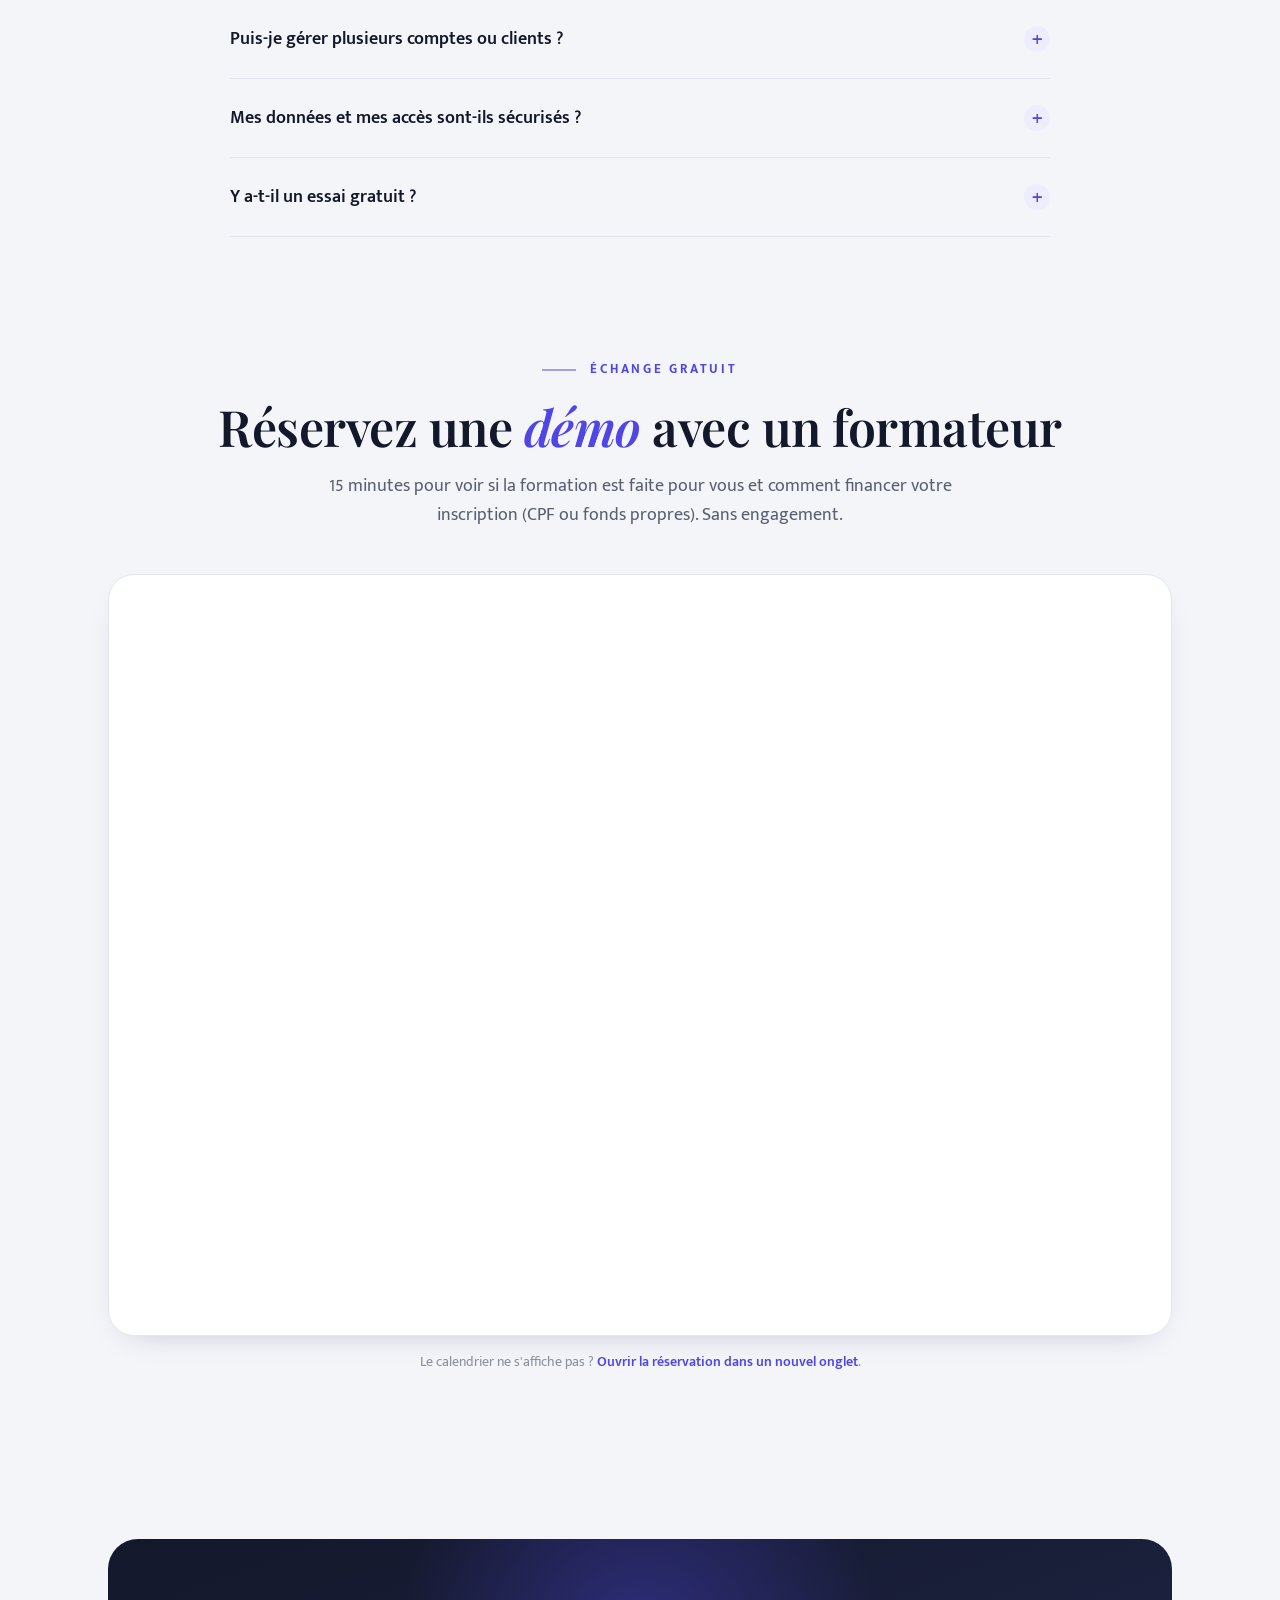
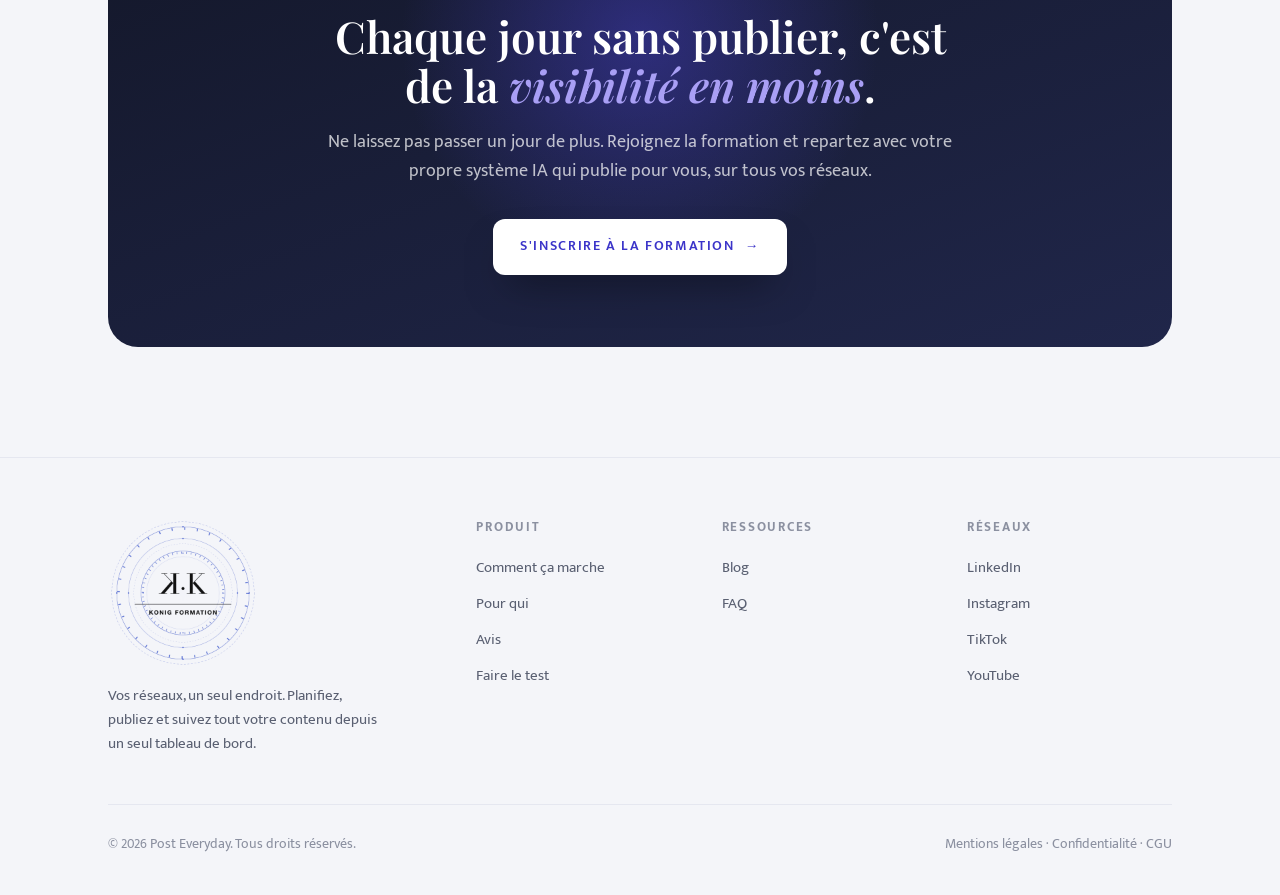
==== commit a91ff95d: "Vidéo démo : nouvelle version finale (voix off) recompressée 1080p + poster équipe Co-Authored-By: C" ====
--- a/index.html
+++ b/index.html
@@ -83,8 +83,8 @@
   </div>
   <div class="wrap">
     <div class="video-frame">
-      <video controls playsinline preload="metadata" poster="assets/demo-poster.jpg?v=2">
-        <source src="assets/demo-post-everyday.mp4?v=2" type="video/mp4" />
+      <video controls playsinline preload="metadata" poster="assets/demo-poster.jpg?v=3">
+        <source src="assets/demo-post-everyday.mp4?v=3" type="video/mp4" />
         Votre navigateur ne prend pas en charge la lecture vidéo.
       </video>
     </div>
